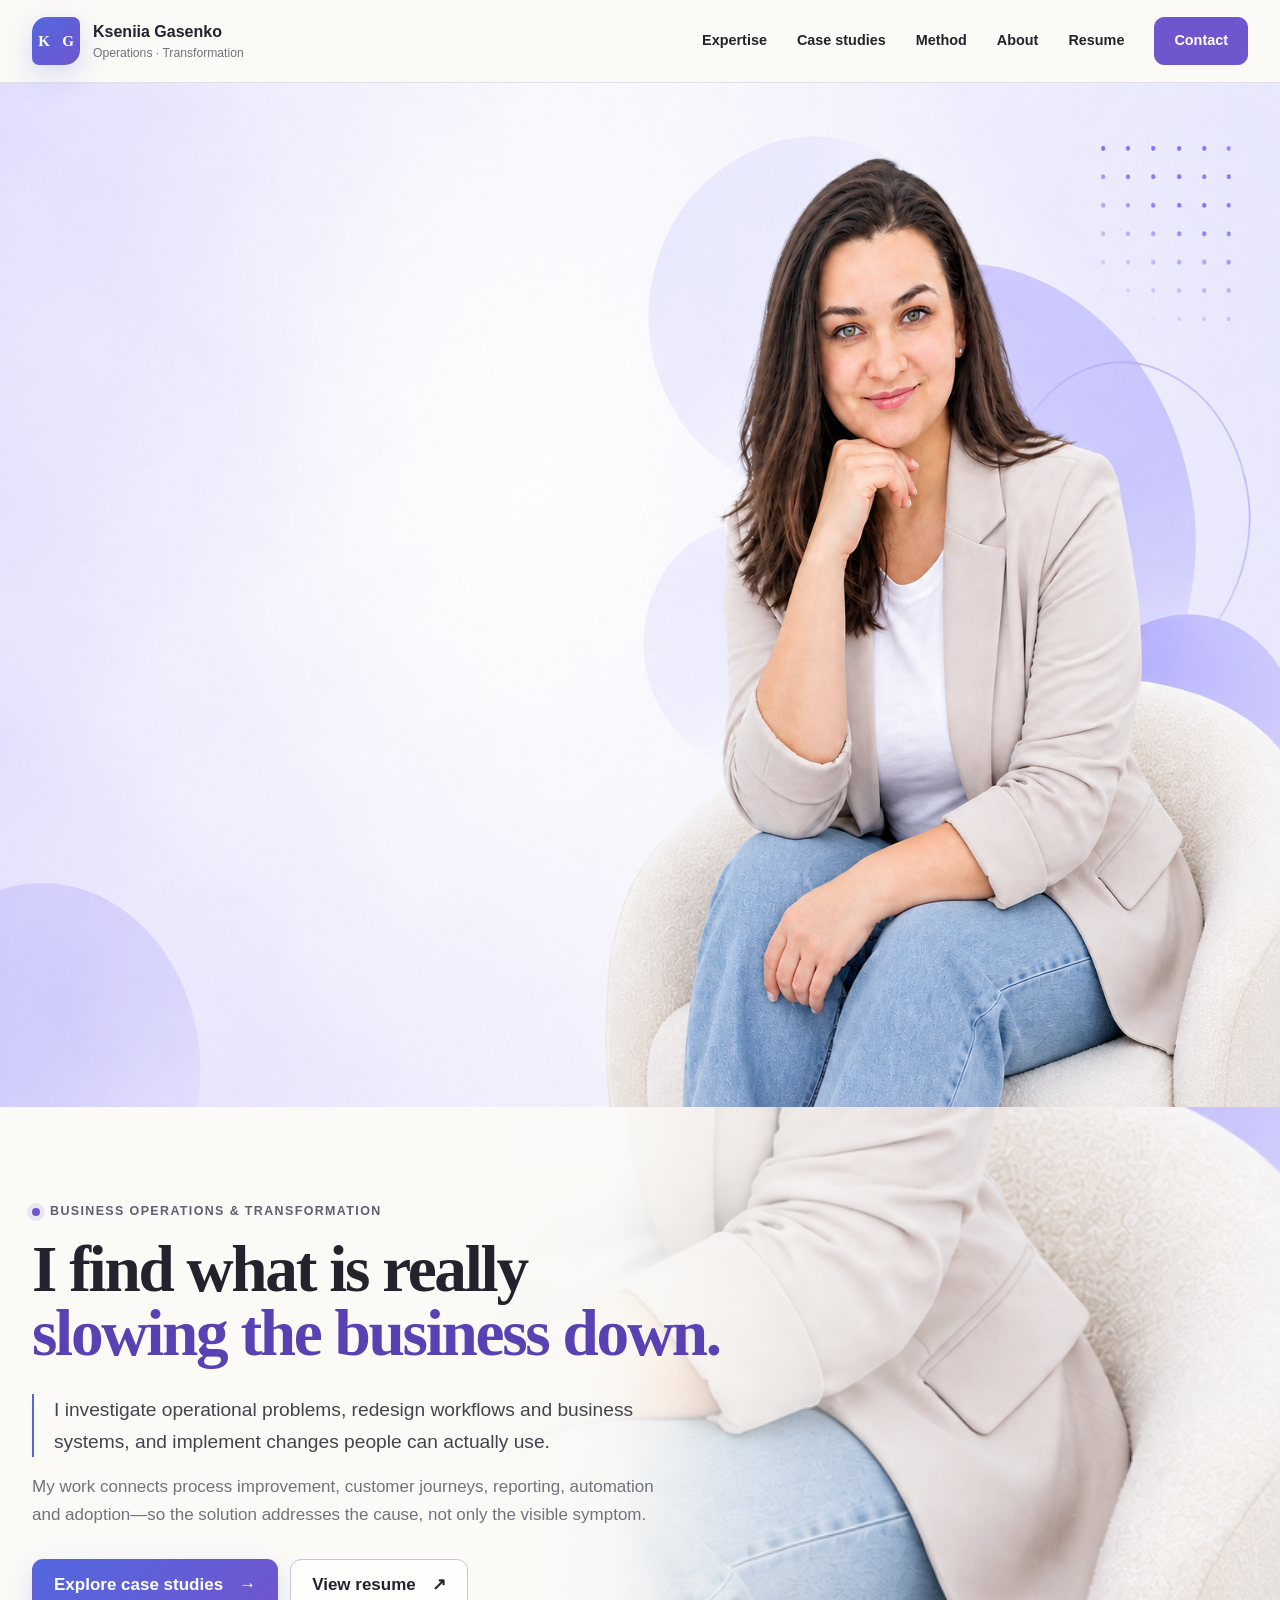
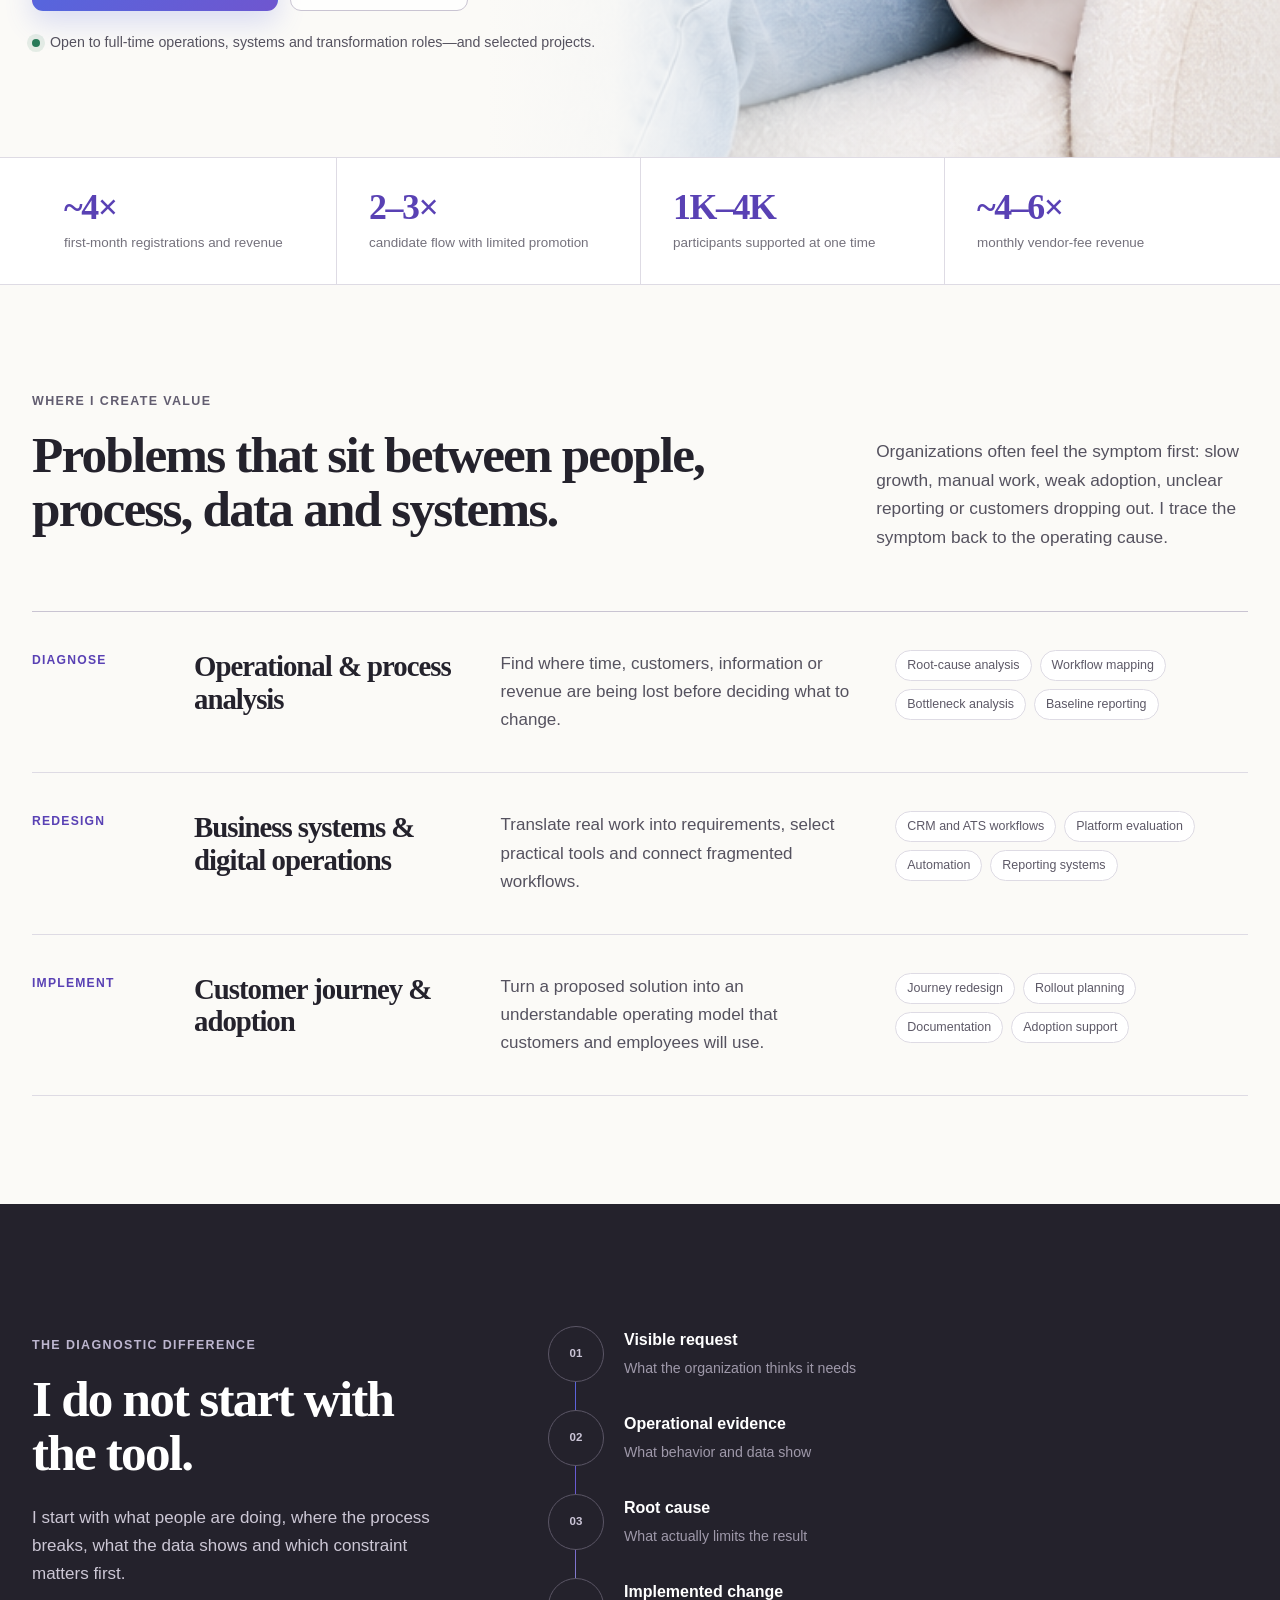
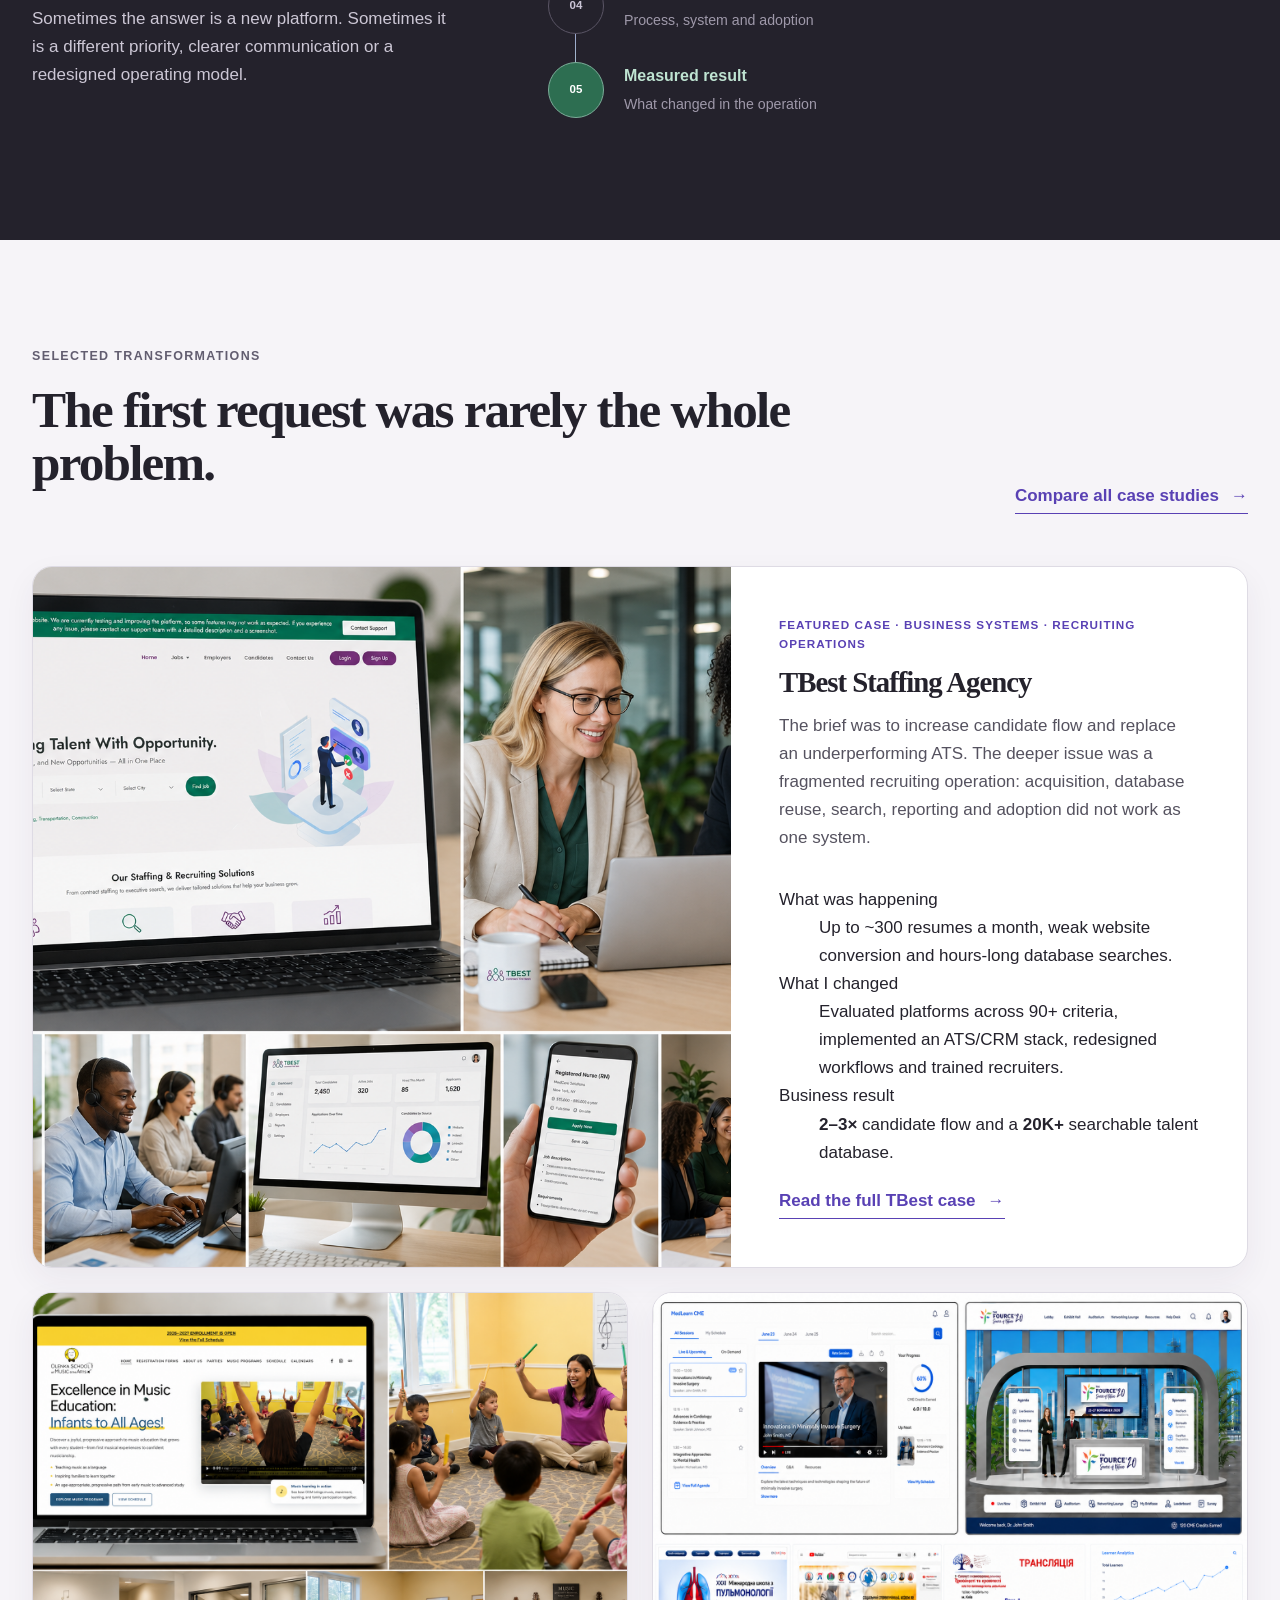
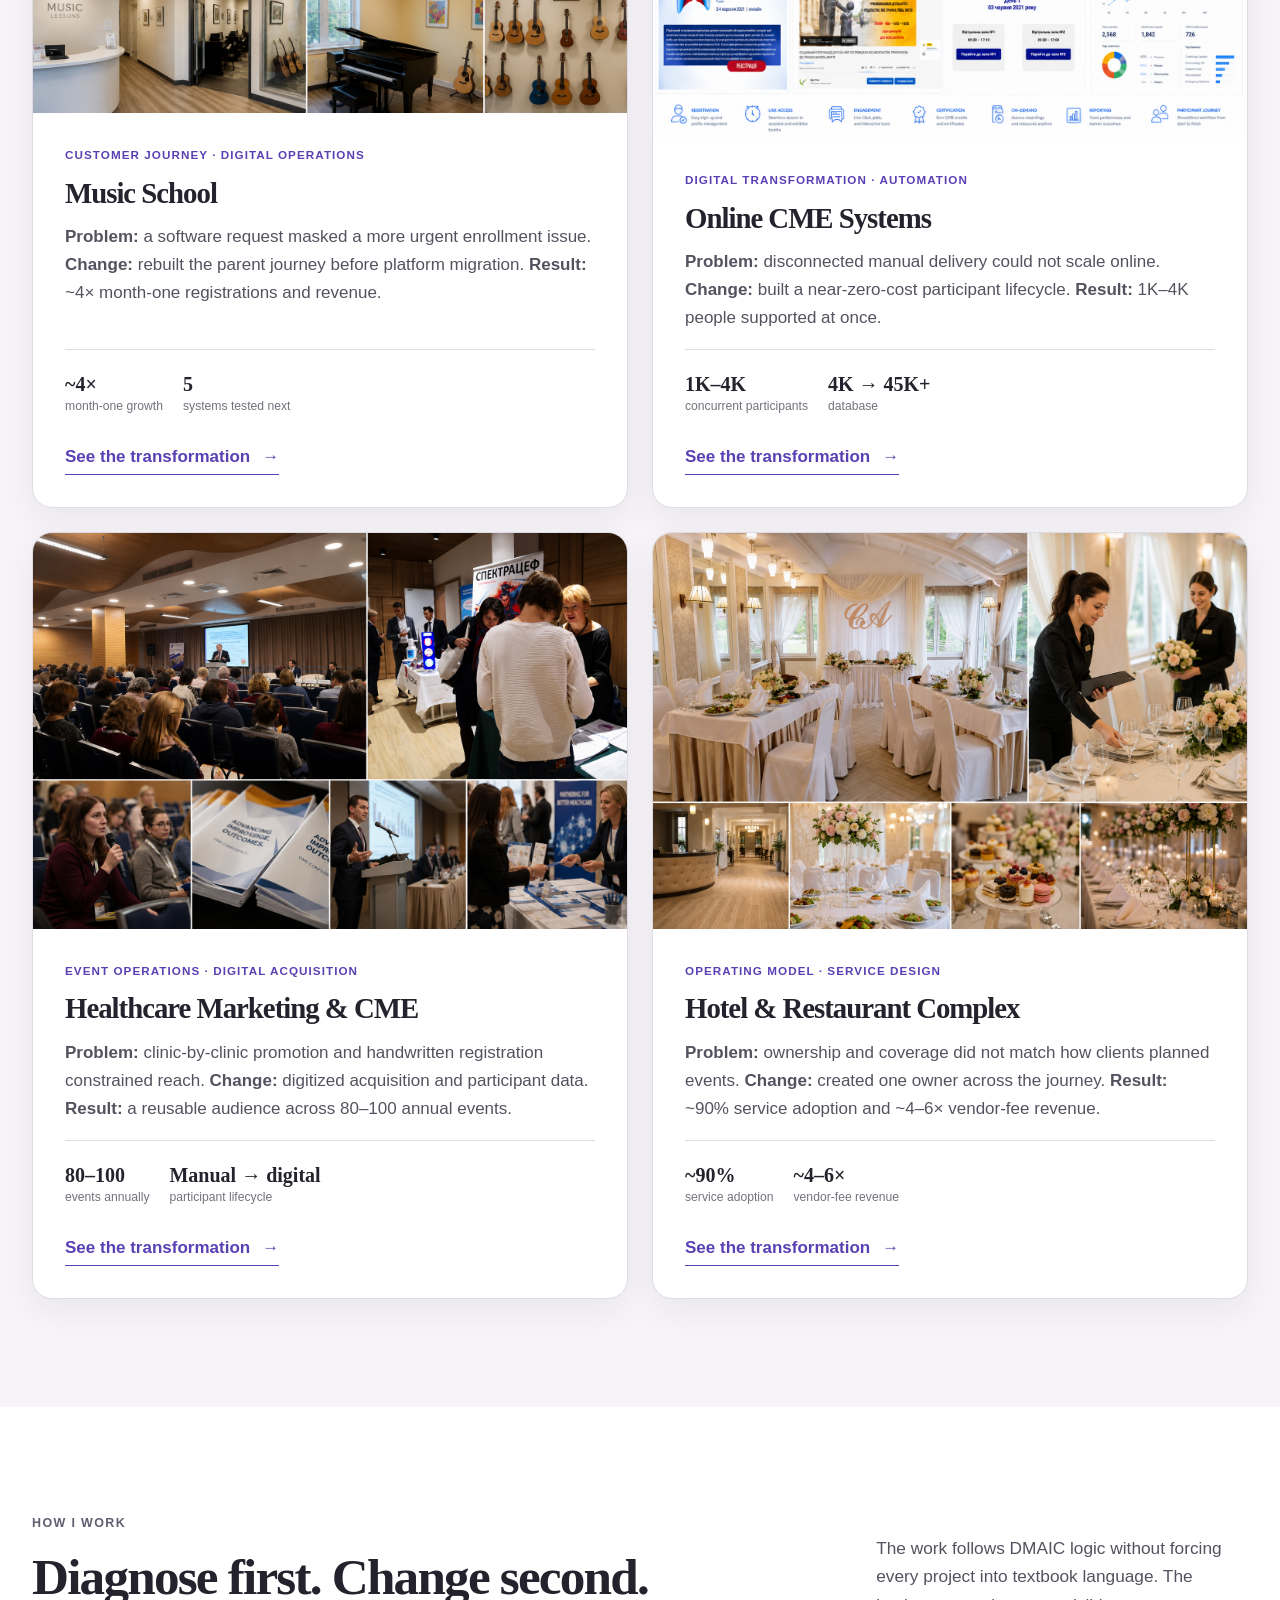
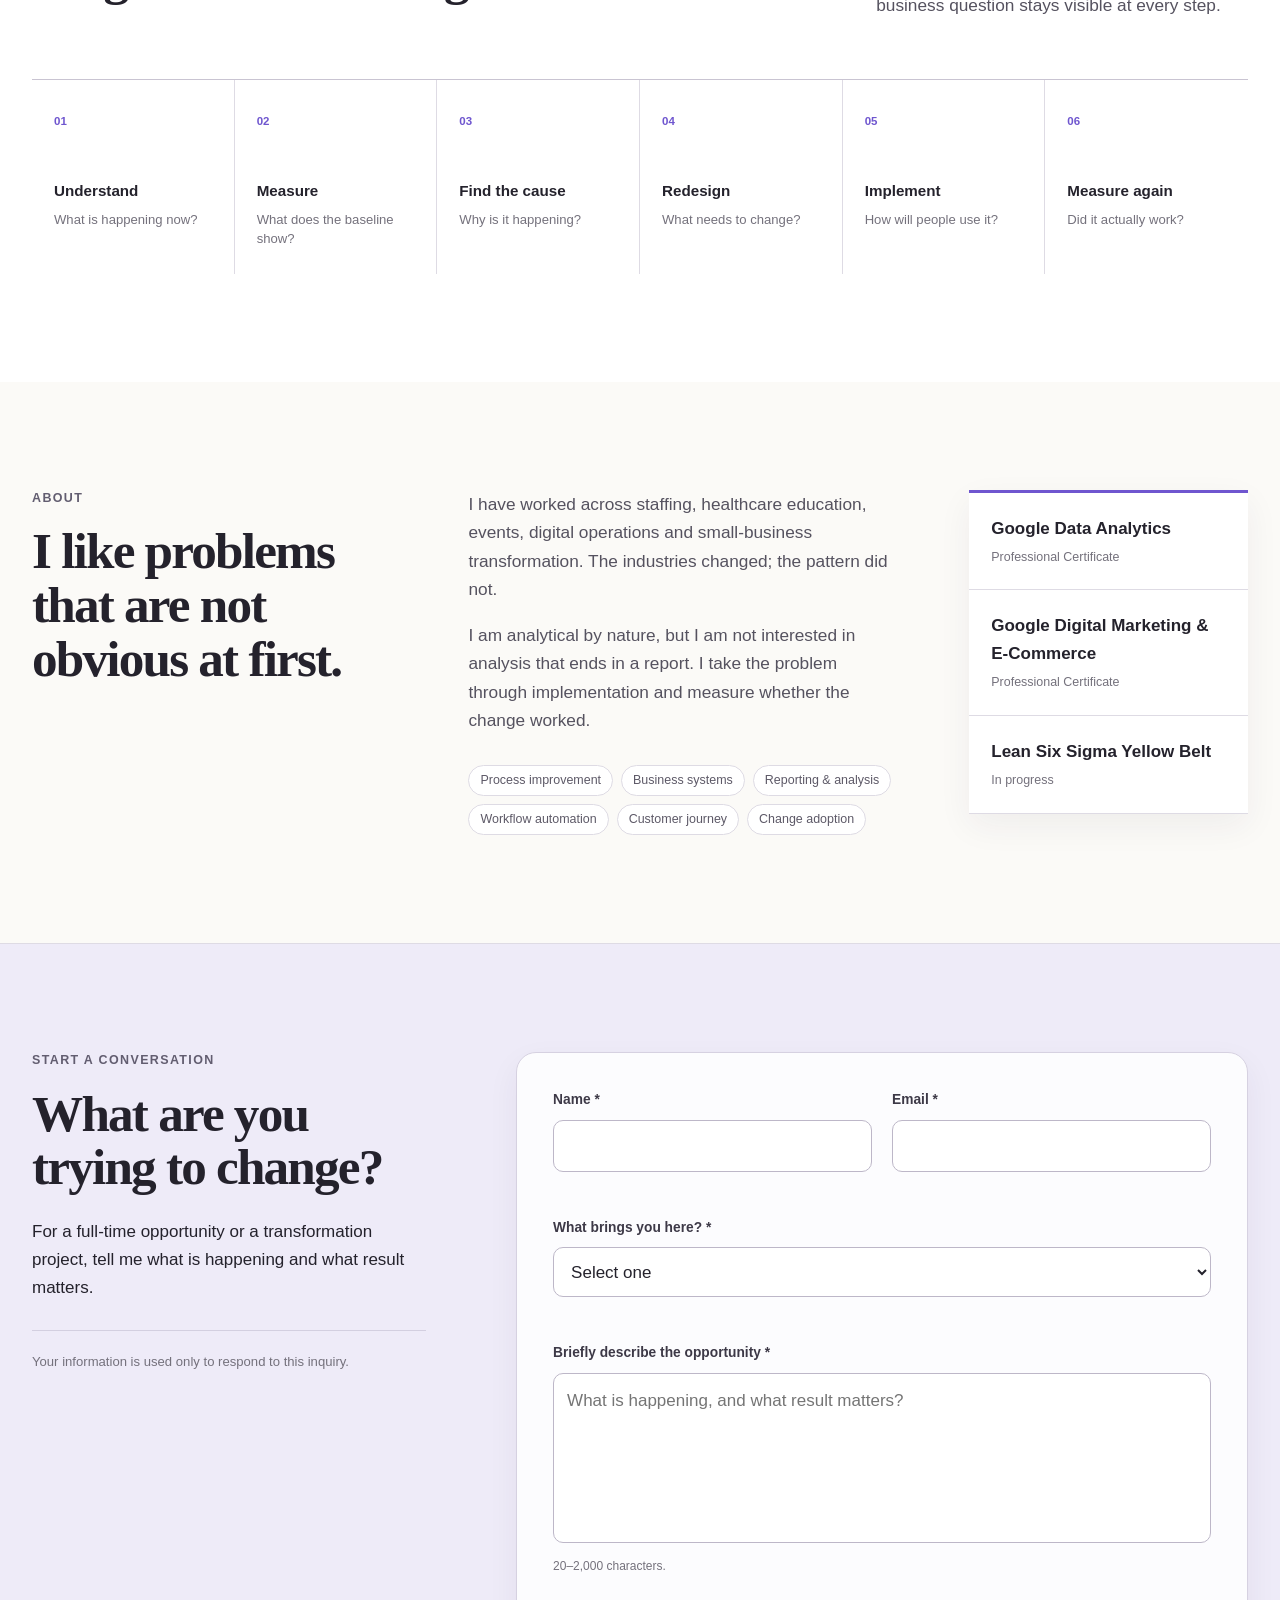
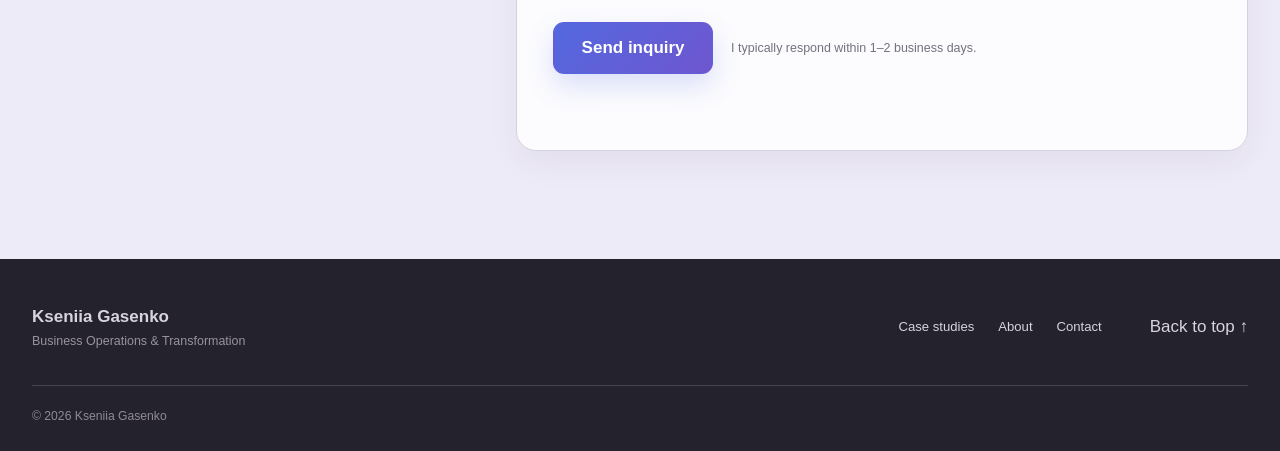
==== index.html @ 831df248 "Update index.html" ====
<!doctype html>
<html lang="en">
<head>
  <meta charset="utf-8">
  <meta name="viewport" content="width=device-width, initial-scale=1">
  <meta name="description" content="Kseniia Gasenko investigates operational problems, redesigns business systems and workflows, and implements measurable transformation across operations, customer journeys and digital delivery.">
  <meta name="theme-color" content="#fbfaf7">
  <meta property="og:title" content="Kseniia Gasenko | Business Operations & Transformation">
  <meta property="og:description" content="Operations, systems and customer-journey transformations built around the real problem—not the first requested tool.">
  <meta property="og:type" content="website">
  <meta property="og:image" content="assets/images/hero/kseniia-photo.png">
  <link rel="canonical" href="https://kgasenko-lab.github.io/kgasenko-portfolio/">
  <title>Kseniia Gasenko | Business Operations & Transformation</title>
  <link rel="stylesheet" href="css/style.css?v=20260823-2">
</head>
<body>
  <a class="skip-link" href="#main-content">Skip to main content</a>
  <header class="site-header" data-header>
    <div class="container nav-shell">
      <a class="brand" href="#top" aria-label="Kseniia Gasenko, home">
        <span class="brand-mark" aria-hidden="true"><span class="brand-k">K</span><span class="brand-g">G</span></span>
        <span class="brand-copy"><strong>Kseniia Gasenko</strong><small>Operations · Transformation</small></span>
      </a>
      <nav class="desktop-nav" aria-label="Primary navigation">
        <a href="#expertise">Expertise</a><a href="#case-studies">Case studies</a><a href="#method">Method</a><a href="#about">About</a>
        <a href="assets/documents/Kseniia_Gasenko_Change_Transformation_Resume.pdf" target="_blank" rel="noopener noreferrer">Resume <span class="sr-only">(opens PDF in a new tab)</span></a>
        <a class="nav-cta" href="#contact">Contact</a>
      </nav>
      <button class="menu-toggle" type="button" aria-expanded="false" aria-controls="mobile-menu" aria-label="Open navigation"><span></span><span></span><span></span></button>
    </div>
    <nav class="mobile-menu" id="mobile-menu" aria-label="Mobile navigation" hidden>
      <div class="container mobile-menu-inner"><a href="#expertise">Expertise</a><a href="#case-studies">Case studies</a><a href="#method">Method</a><a href="#about">About</a><a href="assets/documents/Kseniia_Gasenko_Change_Transformation_Resume.pdf" target="_blank" rel="noopener noreferrer">Resume <span class="sr-only">(opens PDF in a new tab)</span></a><a href="#contact">Contact</a></div>
    </nav>
  </header>

  <main id="main-content">
    <section class="hero" id="top">
      <div class="hero-portrait" aria-hidden="true"><img src="assets/images/hero/kseniia-photo.png" alt="" width="1536" height="1024" fetchpriority="high"></div>
      <div class="container hero-grid"><div class="hero-copy">
        <p class="eyebrow"><span aria-hidden="true"></span> Business operations & transformation</p>
        <h1>I find what is really <em>slowing the business down.</em></h1>
        <p class="hero-lead">I investigate operational problems, redesign workflows and business systems, and implement changes people can actually use.</p>
        <p class="hero-support">My work connects process improvement, customer journeys, reporting, automation and adoption—so the solution addresses the cause, not only the visible symptom.</p>
        <div class="hero-actions"><a class="button button-primary" href="#case-studies">Explore case studies <span aria-hidden="true">→</span></a><a class="button button-secondary" href="assets/documents/Kseniia_Gasenko_Change_Transformation_Resume.pdf" target="_blank" rel="noopener noreferrer">View resume <span aria-hidden="true">↗</span><span class="sr-only"> Opens PDF in a new tab</span></a></div>
        <p class="availability"><span aria-hidden="true"></span> Open to full-time operations, systems and transformation roles—and selected projects.</p>
      </div></div>
    </section>

    <section class="impact-band" aria-label="Selected business results"><div class="container impact-grid">
      <div><strong>~4×</strong><span>first-month registrations and revenue</span></div><div><strong>2–3×</strong><span>candidate flow with limited promotion</span></div><div><strong>1K–4K</strong><span>participants supported at one time</span></div><div><strong>~4–6×</strong><span>monthly vendor-fee revenue</span></div>
    </div></section>

    <section class="section expertise" id="expertise"><div class="container">
      <div class="section-heading split-heading"><div><p class="eyebrow">Where I create value</p><h2>Problems that sit between people, process, data and systems.</h2></div><p>Organizations often feel the symptom first: slow growth, manual work, weak adoption, unclear reporting or customers dropping out. I trace the symptom back to the operating cause.</p></div>
      <div class="capability-list">
        <article class="capability"><p class="capability-label">Diagnose</p><h3>Operational & process analysis</h3><p>Find where time, customers, information or revenue are being lost before deciding what to change.</p><ul><li>Root-cause analysis</li><li>Workflow mapping</li><li>Bottleneck analysis</li><li>Baseline reporting</li></ul></article>
        <article class="capability"><p class="capability-label">Redesign</p><h3>Business systems & digital operations</h3><p>Translate real work into requirements, select practical tools and connect fragmented workflows.</p><ul><li>CRM and ATS workflows</li><li>Platform evaluation</li><li>Automation</li><li>Reporting systems</li></ul></article>
        <article class="capability"><p class="capability-label">Implement</p><h3>Customer journey & adoption</h3><p>Turn a proposed solution into an understandable operating model that customers and employees will use.</p><ul><li>Journey redesign</li><li>Rollout planning</li><li>Documentation</li><li>Adoption support</li></ul></article>
      </div>
    </div></section>

    <section class="section diagnostic-section" aria-labelledby="diagnostic-title"><div class="container diagnostic-grid">
      <div class="diagnostic-copy"><p class="eyebrow">The diagnostic difference</p><h2 id="diagnostic-title">I do not start with the tool.</h2><p>I start with what people are doing, where the process breaks, what the data shows and which constraint matters first.</p><p>Sometimes the answer is a new platform. Sometimes it is a different priority, clearer communication or a redesigned operating model.</p></div>
      <ol class="diagnostic-path" aria-label="Transformation diagnostic sequence"><li><span>01</span><div><strong>Visible request</strong><small>What the organization thinks it needs</small></div></li><li><span>02</span><div><strong>Operational evidence</strong><small>What behavior and data show</small></div></li><li><span>03</span><div><strong>Root cause</strong><small>What actually limits the result</small></div></li><li><span>04</span><div><strong>Implemented change</strong><small>Process, system and adoption</small></div></li><li class="diagnostic-result"><span>05</span><div><strong>Measured result</strong><small>What changed in the operation</small></div></li></ol>
    </div></section>

    <section class="section cases-section" id="case-studies"><div class="container">
      <div class="section-heading case-heading"><div><p class="eyebrow">Selected transformations</p><h2>The first request was rarely the whole problem.</h2></div><a class="text-link" href="case-studies.html">Compare all case studies <span aria-hidden="true">→</span></a></div>
      <div class="case-grid">
        <article class="case-card case-card-featured"><a class="case-image" href="case-studies.html#staffing-agency"><img src="assets/images/projects/staffing-agency.png" alt="TBest staffing systems, recruiting workflow and reporting transformation" width="1536" height="1024"></a><div class="case-content"><p class="case-type">Featured case · Business systems · Recruiting operations</p><h3><a href="case-studies.html#staffing-agency">TBest Staffing Agency</a></h3><p class="case-intro">The brief was to increase candidate flow and replace an underperforming ATS. The deeper issue was a fragmented recruiting operation: acquisition, database reuse, search, reporting and adoption did not work as one system.</p><dl class="case-snapshot"><div><dt>What was happening</dt><dd>Up to ~300 resumes a month, weak website conversion and hours-long database searches.</dd></div><div><dt>What I changed</dt><dd>Evaluated platforms across 90+ criteria, implemented an ATS/CRM stack, redesigned workflows and trained recruiters.</dd></div><div><dt>Business result</dt><dd><strong>2–3×</strong> candidate flow and a <strong>20K+</strong> searchable talent database.</dd></div></dl><a class="text-link" href="case-studies.html#staffing-agency">Read the full TBest case <span aria-hidden="true">→</span></a></div></article>
        <article class="case-card"><a class="case-image" href="case-studies.html#music-school"><img src="assets/images/projects/music-school.png" alt="Music school website, scheduling and enrollment work" width="1536" height="1024" loading="lazy"></a><div class="case-content"><p class="case-type">Customer journey · Digital operations</p><h3><a href="case-studies.html#music-school">Music School</a></h3><p><strong>Problem:</strong> a software request masked a more urgent enrollment issue. <strong>Change:</strong> rebuilt the parent journey before platform migration. <strong>Result:</strong> ~4× month-one registrations and revenue.</p><div class="case-metrics"><span><strong>~4×</strong> month-one growth</span><span><strong>5</strong> systems tested next</span></div><a class="text-link" href="case-studies.html#music-school">See the transformation <span aria-hidden="true">→</span></a></div></article>
        <article class="case-card"><a class="case-image" href="case-studies.html#online-cme"><img src="assets/images/projects/online-cme.png" alt="Online healthcare education system" width="1536" height="1024" loading="lazy"></a><div class="case-content"><p class="case-type">Digital transformation · Automation</p><h3><a href="case-studies.html#online-cme">Online CME Systems</a></h3><p><strong>Problem:</strong> disconnected manual delivery could not scale online. <strong>Change:</strong> built a near-zero-cost participant lifecycle. <strong>Result:</strong> 1K–4K people supported at once.</p><div class="case-metrics"><span><strong>1K–4K</strong> concurrent participants</span><span><strong>4K → 45K+</strong> database</span></div><a class="text-link" href="case-studies.html#online-cme">See the transformation <span aria-hidden="true">→</span></a></div></article>
        <article class="case-card"><a class="case-image" href="case-studies.html#healthcare-cme"><img src="assets/images/projects/healthcare-cme.png" alt="Healthcare event registration and digital acquisition" width="1536" height="1024" loading="lazy"></a><div class="case-content"><p class="case-type">Event operations · Digital acquisition</p><h3><a href="case-studies.html#healthcare-cme">Healthcare Marketing & CME</a></h3><p><strong>Problem:</strong> clinic-by-clinic promotion and handwritten registration constrained reach. <strong>Change:</strong> digitized acquisition and participant data. <strong>Result:</strong> a reusable audience across 80–100 annual events.</p><div class="case-metrics"><span><strong>80–100</strong> events annually</span><span><strong>Manual → digital</strong> participant lifecycle</span></div><a class="text-link" href="case-studies.html#healthcare-cme">See the transformation <span aria-hidden="true">→</span></a></div></article>
        <article class="case-card"><a class="case-image" href="case-studies.html#hotel-complex"><img src="assets/images/projects/hotel-complex.png" alt="Hotel and restaurant event service operation" width="1536" height="1024" loading="lazy"></a><div class="case-content"><p class="case-type">Operating model · Service design</p><h3><a href="case-studies.html#hotel-complex">Hotel & Restaurant Complex</a></h3><p><strong>Problem:</strong> ownership and coverage did not match how clients planned events. <strong>Change:</strong> created one owner across the journey. <strong>Result:</strong> ~90% service adoption and ~4–6× vendor-fee revenue.</p><div class="case-metrics"><span><strong>~90%</strong> service adoption</span><span><strong>~4–6×</strong> vendor-fee revenue</span></div><a class="text-link" href="case-studies.html#hotel-complex">See the transformation <span aria-hidden="true">→</span></a></div></article>
      </div>
    </div></section>

    <section class="section method-section" id="method"><div class="container"><div class="section-heading split-heading"><div><p class="eyebrow">How I work</p><h2>Diagnose first. Change second.</h2></div><p>The work follows DMAIC logic without forcing every project into textbook language. The business question stays visible at every step.</p></div><ol class="method-list"><li><span>01</span><strong>Understand</strong><p>What is happening now?</p></li><li><span>02</span><strong>Measure</strong><p>What does the baseline show?</p></li><li><span>03</span><strong>Find the cause</strong><p>Why is it happening?</p></li><li><span>04</span><strong>Redesign</strong><p>What needs to change?</p></li><li><span>05</span><strong>Implement</strong><p>How will people use it?</p></li><li><span>06</span><strong>Measure again</strong><p>Did it actually work?</p></li></ol></div></section>

    <section class="section about-section" id="about"><div class="container about-grid"><div><p class="eyebrow">About</p><h2>I like problems that are not obvious at first.</h2></div><div class="about-copy"><p>I have worked across staffing, healthcare education, events, digital operations and small-business transformation. The industries changed; the pattern did not.</p><p>I am analytical by nature, but I am not interested in analysis that ends in a report. I take the problem through implementation and measure whether the change worked.</p><div class="skill-tags"><span>Process improvement</span><span>Business systems</span><span>Reporting & analysis</span><span>Workflow automation</span><span>Customer journey</span><span>Change adoption</span></div></div><aside class="credential-panel" aria-label="Credentials"><div><strong>Google Data Analytics</strong><span>Professional Certificate</span></div><div><strong>Google Digital Marketing & E-Commerce</strong><span>Professional Certificate</span></div><div><strong>Lean Six Sigma Yellow Belt</strong><span>In progress</span></div></aside></div></section>

    <section class="section contact-section" id="contact"><div class="container contact-grid">
      <div class="contact-copy"><p class="eyebrow">Start a conversation</p><h2>What are you trying to change?</h2><p>For a full-time opportunity or a transformation project, tell me what is happening and what result matters.</p><p class="privacy-note">Your information is used only to respond to this inquiry.</p></div>
      <form class="contact-form" id="contact-form" action="https://formsubmit.co/kgasenko@gmail.com" method="post" novalidate data-form-endpoint="https://formsubmit.co/ajax/kgasenko@gmail.com">
        <input type="hidden" name="_subject" value="New inquiry from the Kseniia Gasenko portfolio">
        <input type="hidden" name="_template" value="table">
        <input type="hidden" name="_captcha" value="true">
        <div class="form-summary" id="form-summary" role="alert" tabindex="-1" hidden></div>
        <div class="form-row"><div class="form-field"><label for="name">Name <span aria-hidden="true">*</span></label><input id="name" name="name" type="text" autocomplete="name" maxlength="80" required aria-describedby="name-error"><p class="field-error" id="name-error"></p></div><div class="form-field"><label for="email">Email <span aria-hidden="true">*</span></label><input id="email" name="email" type="email" autocomplete="email" inputmode="email" maxlength="120" required aria-describedby="email-error"><p class="field-error" id="email-error"></p></div></div>
        <div class="form-field"><label for="inquiry-type">What brings you here? <span aria-hidden="true">*</span></label><select id="inquiry-type" name="inquiry_type" required aria-describedby="inquiry-type-error"><option value="">Select one</option><option>Full-time opportunity</option><option>Business transformation project</option><option>Process or systems problem</option><option>Digital operations</option><option>Something else</option></select><p class="field-error" id="inquiry-type-error"></p></div>
        <div class="form-field"><label for="message">Briefly describe the opportunity <span aria-hidden="true">*</span></label><textarea class="resize-none" id="message" name="message" rows="4" minlength="20" maxlength="2000" required aria-describedby="message-hint message-error" placeholder="What is happening, and what result matters?"></textarea><p class="field-hint" id="message-hint">20–2,000 characters.</p><p class="field-error" id="message-error"></p></div>
        <input type="text" name="_honey" class="honeypot" tabindex="-1" autocomplete="off" aria-hidden="true">
        <div class="form-submit-row"><button class="button button-primary form-submit" type="submit"><span class="submit-label">Send inquiry</span><span class="submit-spinner" aria-hidden="true"></span></button><p>I typically respond within 1–2 business days.</p></div><p class="form-status" id="form-status" role="status" aria-live="polite"></p>
      </form>
    </div></section>
  </main>
  <footer class="site-footer"><div class="container footer-grid"><div><strong>Kseniia Gasenko</strong><span>Business Operations & Transformation</span></div><nav aria-label="Footer navigation"><a href="#case-studies">Case studies</a><a href="#about">About</a><a href="#contact">Contact</a></nav><a href="#top">Back to top ↑</a></div><div class="container footer-bottom">© <span id="year">2026</span> Kseniia Gasenko</div></footer>
  <script src="js/main.js"></script>
</body>
</html>
---- css/style.css ----
:root {
  --paper: #fbfaf7;
  --surface: #ffffff;
  --surface-soft: #f5f3f9;
  --surface-violet: #eeebf8;
  --ink: #24222c;
  --ink-soft: #55525f;
  --muted: #74717c;
  --line: #dedbe4;
  --line-strong: #c9c4d2;
  --violet: #6f56cf;
  --violet-dark: #5941b4;
  --blue: #5368df;
  --success: #287a58;
  --error: #a9363e;
  --shadow-sm: 0 12px 32px rgba(44, 38, 60, .06);
  --shadow-md: 0 24px 64px rgba(44, 38, 60, .1);
  --radius-sm: 12px;
  --radius-md: 20px;
  --radius-lg: 30px;
  --container: 1280px;
  --header-height: 82px;
  --focus: 0 0 0 4px rgba(83, 104, 223, .24);
}

* { box-sizing: border-box; }
html { scroll-behavior: smooth; scroll-padding-top: calc(var(--header-height) + 24px); scrollbar-color: #aaa2bd #f0eef4; scrollbar-width: thin; }
body { margin: 0; color: var(--ink); background: var(--paper); font: 17px/1.65 Inter, ui-sans-serif, -apple-system, BlinkMacSystemFont, "Segoe UI", sans-serif; text-rendering: optimizeLegibility; }
body.menu-open { overflow: hidden; }
::-webkit-scrollbar { width: 12px; height: 12px; }
::-webkit-scrollbar-track { background: #f0eef4; }
::-webkit-scrollbar-thumb { border: 3px solid #f0eef4; border-radius: 999px; background: #aaa2bd; }
::-webkit-scrollbar-thumb:hover { background: #817793; }
img { display: block; max-width: 100%; }
a { color: inherit; text-decoration: none; }
button, input, select, textarea { font: inherit; }
button, select { cursor: pointer; }
:focus-visible { outline: 2px solid var(--blue); outline-offset: 3px; box-shadow: var(--focus); }
::selection { color: var(--ink); background: #dcd6f5; }
.container { width: min(calc(100% - 64px), var(--container)); margin-inline: auto; }
.sr-only { position: absolute!important; width: 1px!important; height: 1px!important; padding: 0!important; margin: -1px!important; overflow: hidden!important; clip: rect(0,0,0,0)!important; white-space: nowrap!important; border: 0!important; }
.skip-link { position: fixed; z-index: 2000; top: 12px; left: 16px; padding: 10px 16px; transform: translateY(-160%); border-radius: 8px; color: #fff; background: var(--ink); }
.skip-link:focus { transform: none; }

h1, h2, h3, p { margin-top: 0; }
h1, h2, h3 { font-family: Georgia, "Times New Roman", serif; font-weight: 600; letter-spacing: -.035em; }
h1 { max-width: 760px; margin-bottom: 28px; font-size: clamp(3.4rem, 5.1vw, 5rem); line-height: .98; }
h1 em { display: block; color: var(--violet-dark); font-style: normal; }
h2 { max-width: 860px; margin-bottom: 24px; font-size: clamp(2.45rem, 4vw, 4rem); line-height: 1.05; }
h3 { margin-bottom: 14px; font-size: clamp(1.6rem, 2.25vw, 2.3rem); line-height: 1.12; }
.eyebrow { display: flex; align-items: center; gap: 10px; margin-bottom: 18px; color: #625d70; font-size: .78rem; font-weight: 800; letter-spacing: .11em; line-height: 1.35; text-transform: uppercase; }
.eyebrow > span { width: 8px; height: 8px; border-radius: 50%; background: var(--violet); box-shadow: 0 0 0 5px rgba(111, 86, 207, .12); }
.section { padding: 108px 0; }
.section-heading { margin-bottom: 52px; }
.split-heading { display: grid; grid-template-columns: minmax(0, 1.35fr) minmax(280px, .65fr); align-items: end; gap: 72px; }
.split-heading > p, .case-heading > p { margin-bottom: 8px; color: var(--ink-soft); font-size: 1.08rem; }

.site-header { position: sticky; z-index: 1000; top: 0; min-height: var(--header-height); border-bottom: 1px solid rgba(222, 219, 228, .9); background: rgba(251, 250, 247, .93); backdrop-filter: blur(18px); }
.nav-shell { min-height: var(--header-height); display: flex; align-items: center; justify-content: space-between; gap: 24px; }
.brand { display: inline-flex; align-items: center; gap: 13px; border-radius: 12px; }
.brand-mark { width: 48px; height: 48px; flex: 0 0 48px; display: grid; grid-template-columns: 1fr 1fr; place-items: center; position: relative; overflow: hidden; border-radius: 15px 7px; color: #fff; background: linear-gradient(135deg, var(--blue), var(--violet)); box-shadow: 0 10px 28px rgba(83, 104, 223, .22); font: 700 15px/1 Georgia, serif; }
.brand-mark i { position: absolute; top: 7px; right: 8px; width: 5px; height: 5px; border-radius: 50%; background: #f2d77a; }
.brand-copy { display: grid; line-height: 1.2; }
.brand-copy strong { font-size: 1rem; }
.brand-copy small { margin-top: 5px; color: var(--muted); font-size: .76rem; }
.desktop-nav { display: flex; align-items: center; gap: 30px; font-size: .9rem; font-weight: 650; }
.desktop-nav a:not(.nav-cta) { position: relative; padding: 12px 0; }
.desktop-nav a:not(.nav-cta)::after { content: ""; position: absolute; right: 0; bottom: 5px; left: 0; height: 2px; transform: scaleX(0); transform-origin: right; background: var(--violet); transition: transform .2s ease; }
.desktop-nav a:hover::after, .desktop-nav a[aria-current="page"]::after { transform: scaleX(1); transform-origin: left; }
.nav-cta { padding: 11px 19px; border: 1px solid var(--violet); border-radius: 10px; color: #fff; background: var(--violet); }
.nav-cta:hover { background: var(--violet-dark); }
.menu-toggle, .mobile-menu { display: none; }

.hero { min-height: 650px; display: grid; align-items: center; overflow: hidden; border-bottom: 1px solid var(--line); background-color: var(--paper); background-image: linear-gradient(90deg, var(--paper) 0%, var(--paper) 38%, rgba(251,250,247,.96) 48%, rgba(251,250,247,.42) 65%, rgba(251,250,247,0) 76%), url("../assets/images/hero/kseniia-photo.png"); background-repeat: no-repeat; background-position: center, right center; background-size: 100% 100%, auto 100%; }
.hero-grid { min-height: 650px; display: flex; align-items: center; }
.hero-copy { width: min(100%, 760px); padding: 64px 0 70px; }
.hero-lead { max-width: 650px; margin-bottom: 16px; padding-left: 20px; border-left: 2px solid var(--blue); color: #45424d; font-size: 1.2rem; line-height: 1.65; }
.hero-support { max-width: 650px; margin-bottom: 0; color: var(--muted); }
.hero-actions { display: flex; flex-wrap: wrap; gap: 12px; margin-top: 30px; }
.button { min-height: 52px; display: inline-flex; align-items: center; justify-content: center; gap: 16px; padding: 13px 21px; border: 1px solid transparent; border-radius: 11px; font-weight: 750; line-height: 1.2; transition: transform .18s ease, background .18s ease, border-color .18s ease, box-shadow .18s ease; }
.button:hover { transform: translateY(-2px); }
.button-primary { color: #fff; background: linear-gradient(135deg, var(--blue), var(--violet)); box-shadow: 0 12px 28px rgba(83, 104, 223, .2); }
.button-primary:hover { box-shadow: 0 16px 34px rgba(83, 104, 223, .3); }
.button-secondary { border-color: var(--line-strong); background: rgba(255,255,255,.8); }
.button-secondary:hover { border-color: var(--violet); }
.availability { display: flex; align-items: flex-start; gap: 10px; margin: 20px 0 0; color: var(--ink-soft); font-size: .89rem; }
.availability span { width: 8px; height: 8px; flex: 0 0 8px; margin-top: 8px; border-radius: 50%; background: var(--success); box-shadow: 0 0 0 5px rgba(40,122,88,.11); }

.impact-band { border-bottom: 1px solid var(--line); background: var(--surface); }
.impact-grid { display: grid; grid-template-columns: repeat(4, 1fr); }
.impact-grid div { min-height: 126px; display: flex; flex-direction: column; justify-content: center; padding: 24px 32px; border-left: 1px solid var(--line); }
.impact-grid div:first-child { border-left: 0; }
.impact-grid strong { color: var(--violet-dark); font: 600 clamp(1.8rem, 2.8vw, 2.8rem)/1 Georgia, serif; letter-spacing: -.04em; }
.impact-grid span { margin-top: 8px; color: var(--muted); font-size: .84rem; line-height: 1.4; }

.capability-list { border-top: 1px solid var(--line-strong); }
.capability { display: grid; grid-template-columns: 120px minmax(250px, .75fr) minmax(280px, 1fr) minmax(300px, 1fr); gap: 42px; align-items: start; padding: 38px 0; border-bottom: 1px solid var(--line); }
.capability-label { color: var(--violet-dark); font-size: .76rem; font-weight: 800; letter-spacing: .1em; text-transform: uppercase; }
.capability h3 { margin: 0; font-size: 1.8rem; }
.capability > p:not(.capability-label) { margin: 0; color: var(--ink-soft); }
.capability ul { display: flex; flex-wrap: wrap; gap: 8px; margin: 0; padding: 0; list-style: none; }
.capability li, .skill-tags span { padding: 7px 11px; border: 1px solid var(--line); border-radius: 999px; color: #5d5967; background: var(--surface); font-size: .78rem; line-height: 1.2; }

.diagnostic-section { color: #f9f8fc; background: var(--ink); }
.diagnostic-grid { display: grid; grid-template-columns: .75fr 1.25fr; gap: 96px; align-items: center; }
.diagnostic-copy .eyebrow { color: #bdb6cf; }
.diagnostic-copy h2 { color: #fff; }
.diagnostic-copy p:not(.eyebrow) { color: #ccc7d5; }
.diagnostic-path { position: relative; margin: 0; padding: 0; list-style: none; }
.diagnostic-path::before { content: ""; position: absolute; top: 28px; bottom: 28px; left: 27px; width: 1px; background: linear-gradient(var(--blue), var(--violet), #b4d7ca); }
.diagnostic-path li { position: relative; display: grid; grid-template-columns: 56px 1fr; gap: 20px; align-items: center; min-height: 84px; }
.diagnostic-path li > span { z-index: 1; width: 56px; height: 56px; display: grid; place-items: center; border: 1px solid #5b5666; border-radius: 50%; color: #cbc5d7; background: var(--ink); font-size: .72rem; font-weight: 800; }
.diagnostic-path strong, .diagnostic-path small { display: block; }
.diagnostic-path strong { color: #fff; font-size: 1rem; }
.diagnostic-path small { margin-top: 3px; color: #9f99aa; }
.diagnostic-path .diagnostic-result > span { border-color: #7cad99; color: #fff; background: #2d6e51; }
.diagnostic-result strong { color: #bfe4d2; }

.cases-section { background: #f6f4f8; }
.case-heading { display: flex; align-items: end; justify-content: space-between; gap: 32px; }
.text-link { display: inline-flex; align-items: center; gap: 12px; padding: 6px 0; border-bottom: 1px solid currentColor; color: var(--violet-dark); font-weight: 750; line-height: 1.3; }
.text-link:hover { color: var(--blue); }
.case-grid { display: grid; grid-template-columns: repeat(12, 1fr); gap: 24px; }
.case-card { grid-column: span 6; display: grid; overflow: hidden; border: 1px solid var(--line); border-radius: var(--radius-md); background: var(--surface); box-shadow: var(--shadow-sm); transition: transform .2s ease, box-shadow .2s ease; }
.case-card:hover { transform: translateY(-4px); box-shadow: var(--shadow-md); }
.case-card-featured { grid-column: span 12; grid-template-columns: 1.15fr .85fr; }
.case-card-wide { grid-column: span 6; }
.case-image { min-height: 280px; overflow: hidden; background: var(--surface-soft); }
.case-card-featured .case-image { min-height: 460px; }
.case-image img { width: 100%; height: 100%; object-fit: cover; transition: transform .4s ease; }
.case-card:hover .case-image img { transform: scale(1.025); }
.case-content { display: flex; flex-direction: column; padding: 32px; }
.case-card-featured .case-content { justify-content: center; padding: 48px; }
.case-type { margin-bottom: 12px; color: var(--violet-dark); font-size: .73rem; font-weight: 800; letter-spacing: .09em; text-transform: uppercase; }
.case-content > p:not(.case-type) { color: var(--ink-soft); }
.case-metrics { display: flex; flex-wrap: wrap; gap: 20px; margin: auto 0 24px; padding-top: 22px; border-top: 1px solid var(--line); }
.case-metrics span { display: grid; color: var(--muted); font-size: .76rem; }
.case-metrics strong { color: var(--ink); font: 600 1.25rem/1.2 Georgia, serif; }
.case-content .text-link { align-self: flex-start; }

.method-section { background: var(--surface); }
.method-list { display: grid; grid-template-columns: repeat(6, 1fr); margin: 0; padding: 0; border-top: 1px solid var(--line-strong); list-style: none; }
.method-list li { min-height: 190px; padding: 26px 22px; border-right: 1px solid var(--line); }
.method-list li:last-child { border-right: 0; }
.method-list span { color: var(--violet); font-size: .72rem; font-weight: 800; }
.method-list strong { display: block; margin-top: 44px; font-size: .95rem; }
.method-list p { margin: 6px 0 0; color: var(--muted); font-size: .82rem; line-height: 1.45; }

.about-section { background: var(--paper); }
.about-grid { display: grid; grid-template-columns: .85fr 1fr .65fr; gap: 72px; align-items: start; }
.about-copy { color: var(--ink-soft); font-size: 1.08rem; }
.skill-tags { display: flex; flex-wrap: wrap; gap: 8px; margin-top: 30px; }
.credential-panel { border-top: 3px solid var(--violet); background: var(--surface); box-shadow: var(--shadow-sm); }
.credential-panel div { display: grid; padding: 22px; border-bottom: 1px solid var(--line); }
.credential-panel span { margin-top: 4px; color: var(--muted); font-size: .78rem; }

.contact-section { border-top: 1px solid var(--line); background: var(--surface-violet); }
.contact-grid { display: grid; grid-template-columns: .7fr 1.3fr; gap: 90px; align-items: start; }
.contact-copy { position: sticky; top: calc(var(--header-height) + 30px); }
.privacy-note { margin-top: 28px; padding-top: 20px; border-top: 1px solid #d3cfe0; color: var(--muted); font-size: .82rem; }
.contact-form { padding: 36px; border: 1px solid #d6d1e1; border-radius: var(--radius-md); background: rgba(255,255,255,.86); box-shadow: var(--shadow-sm); }
.form-row { display: grid; grid-template-columns: 1fr 1fr; gap: 20px; }
.form-field { margin-bottom: 20px; }
.form-field label { display: block; margin-bottom: 8px; color: #3d3947; font-size: .86rem; font-weight: 750; }
.form-field label span:not([aria-hidden]) { color: var(--muted); font-size: .75rem; font-weight: 500; }
.form-field input, .form-field select, .form-field textarea { width: 100%; border: 1px solid #bdb7c8; border-radius: 10px; color: var(--ink); background: #fff; transition: border-color .15s ease, box-shadow .15s ease; }
.form-field input, .form-field select { min-height: 50px; padding: 11px 13px; }
.form-field textarea { min-height: 170px; padding: 13px; resize: none; }
.form-field input:hover, .form-field select:hover, .form-field textarea:hover { border-color: #91889f; }
.form-field input:focus, .form-field select:focus, .form-field textarea:focus { outline: 0; border-color: var(--blue); box-shadow: var(--focus); }
.form-field [aria-invalid="true"] { border-color: var(--error); }
.field-error { min-height: 20px; margin: 5px 0 0; color: var(--error); font-size: .78rem; line-height: 1.4; }
.field-hint { margin: 5px 0 0; color: var(--muted); font-size: .75rem; }
.form-summary { margin-bottom: 22px; padding: 14px 16px; border-left: 4px solid var(--error); border-radius: 7px; color: #6d252a; background: #fff0f1; font-size: .86rem; }
.form-submit-row { display: flex; align-items: center; gap: 18px; }
.form-submit-row p { margin: 0; color: var(--muted); font-size: .78rem; }
.form-submit { min-width: 160px; }
.form-submit[disabled] { cursor: wait; opacity: .78; transform: none; }
.submit-spinner { width: 16px; height: 16px; display: none; border: 2px solid rgba(255,255,255,.45); border-top-color: #fff; border-radius: 50%; animation: spin .7s linear infinite; }
.form-submit.is-busy .submit-spinner { display: block; }
.form-status { min-height: 24px; margin: 16px 0 0; color: var(--success); font-size: .84rem; }
.form-status.is-error { color: var(--error); }
.honeypot { position: absolute!important; left: -10000px!important; width: 1px!important; height: 1px!important; opacity: 0!important; }
@keyframes spin { to { transform: rotate(360deg); } }

.site-footer { padding: 44px 0 24px; color: #d8d3df; background: var(--ink); }
.footer-grid { display: grid; grid-template-columns: 1fr auto auto; gap: 48px; align-items: center; }
.footer-grid > div { display: grid; }
.footer-grid span { color: #9892a2; font-size: .78rem; }
.footer-grid nav { display: flex; gap: 24px; font-size: .82rem; }
.footer-grid a:hover { color: #fff; }
.footer-bottom { margin-top: 34px; padding-top: 20px; border-top: 1px solid #494550; color: #8f8999; font-size: .76rem; }

@media (max-width: 1100px) {
  :root { --header-height: 74px; }
  .container { width: min(calc(100% - 40px), var(--container)); }
  .desktop-nav { display: none; }
  .menu-toggle { width: 48px; height: 48px; display: grid; place-content: center; gap: 5px; border: 0; border-radius: 10px; background: transparent; }
  .menu-toggle span { width: 24px; height: 2px; display: block; background: var(--ink); transition: transform .2s ease, opacity .2s ease; }
  .menu-toggle[aria-expanded="true"] span:nth-child(1) { transform: translateY(7px) rotate(45deg); }
  .menu-toggle[aria-expanded="true"] span:nth-child(2) { opacity: 0; }
  .menu-toggle[aria-expanded="true"] span:nth-child(3) { transform: translateY(-7px) rotate(-45deg); }
  .mobile-menu { position: fixed; inset: var(--header-height) 0 0; display: block; overflow-y: auto; background: rgba(251,250,247,.98); }
  .mobile-menu[hidden] { display: none; }
  .mobile-menu-inner { display: grid; padding-top: 14px; }
  .mobile-menu a { min-height: 58px; display: flex; align-items: center; border-bottom: 1px solid var(--line); font: 600 1.3rem/1.2 Georgia, serif; }
  .hero { background-image: linear-gradient(180deg, var(--paper) 0%, var(--paper) 48%, rgba(251,250,247,.92) 58%, rgba(251,250,247,.18) 76%, rgba(251,250,247,0) 100%), url("../assets/images/hero/kseniia-photo.png"); background-position: center, center bottom; background-size: 100% 100%, auto 49%; }
  .hero-grid { min-height: 830px; align-items: flex-start; }
  .hero-copy { padding: 50px 0 410px; }
  .impact-grid { grid-template-columns: repeat(2, 1fr); }
  .impact-grid div:nth-child(3) { border-left: 0; border-top: 1px solid var(--line); }
  .impact-grid div:nth-child(4) { border-top: 1px solid var(--line); }
  .capability { grid-template-columns: 100px 1fr 1fr; gap: 28px; }
  .capability ul { grid-column: 2 / -1; }
  .diagnostic-grid { gap: 54px; }
  .case-card-featured { grid-template-columns: 1fr; }
  .case-card-featured .case-image { min-height: 340px; }
  .method-list { grid-template-columns: repeat(3, 1fr); }
  .method-list li { border-bottom: 1px solid var(--line); }
  .about-grid { grid-template-columns: 1fr 1fr; }
  .credential-panel { grid-column: 2; }
  .contact-grid { gap: 50px; }
}

@media (max-width: 720px) {
  .container { width: calc(100% - 30px); }
  body { font-size: 16px; }
  .brand-copy small { display: none; }
  .section { padding: 74px 0; }
  .split-heading, .diagnostic-grid, .contact-grid, .about-grid { grid-template-columns: 1fr; gap: 34px; }
  h1 { font-size: clamp(2.75rem, 12vw, 3.7rem); }
  h2 { font-size: clamp(2.2rem, 9.5vw, 3rem); }
  .hero { min-height: 780px; background-size: 100% 100%, auto 42%; background-position: center, 57% bottom; }
  .hero-grid { min-height: 780px; }
  .hero-copy { padding: 38px 0 330px; }
  .hero-lead { padding-left: 15px; font-size: 1.05rem; }
  .hero-actions { display: grid; }
  .button { width: 100%; }
  .impact-grid { grid-template-columns: 1fr 1fr; }
  .impact-grid div { min-height: 112px; padding: 20px 16px; }
  .capability { grid-template-columns: 1fr; gap: 10px; padding: 30px 0; }
  .capability ul { grid-column: auto; margin-top: 8px; }
  .diagnostic-section { padding-bottom: 62px; }
  .case-heading { display: block; }
  .case-heading .text-link { margin-top: 10px; }
  .case-card, .case-card-featured, .case-card-wide { grid-column: 1 / -1; }
  .case-card-featured .case-content { padding: 30px 24px; }
  .case-image, .case-card-featured .case-image { min-height: 230px; }
  .case-content { padding: 28px 22px; }
  .method-list { grid-template-columns: 1fr; }
  .method-list li { min-height: 0; display: grid; grid-template-columns: 44px 1fr; padding: 18px 0; border-right: 0; }
  .method-list span { grid-row: 1 / 3; }
  .method-list strong { margin: 0; }
  .method-list p { margin-top: 3px; }
  .credential-panel { grid-column: auto; }
  .contact-copy { position: static; }
  .contact-form { padding: 24px 18px; }
  .form-row { grid-template-columns: 1fr; gap: 0; }
  .form-submit-row { align-items: flex-start; flex-direction: column; }
  .footer-grid { grid-template-columns: 1fr; gap: 22px; }
  .footer-grid nav { flex-wrap: wrap; }
}

@media (prefers-reduced-motion: reduce) {
  html { scroll-behavior: auto; }
  *, *::before, *::after { scroll-behavior: auto!important; animation-duration: .01ms!important; animation-iteration-count: 1!important; transition-duration: .01ms!important; }
}

@media (forced-colors: active) {
  * { scrollbar-color: auto; }
  .brand-mark, .button-primary, .nav-cta { border: 1px solid ButtonText; }
}
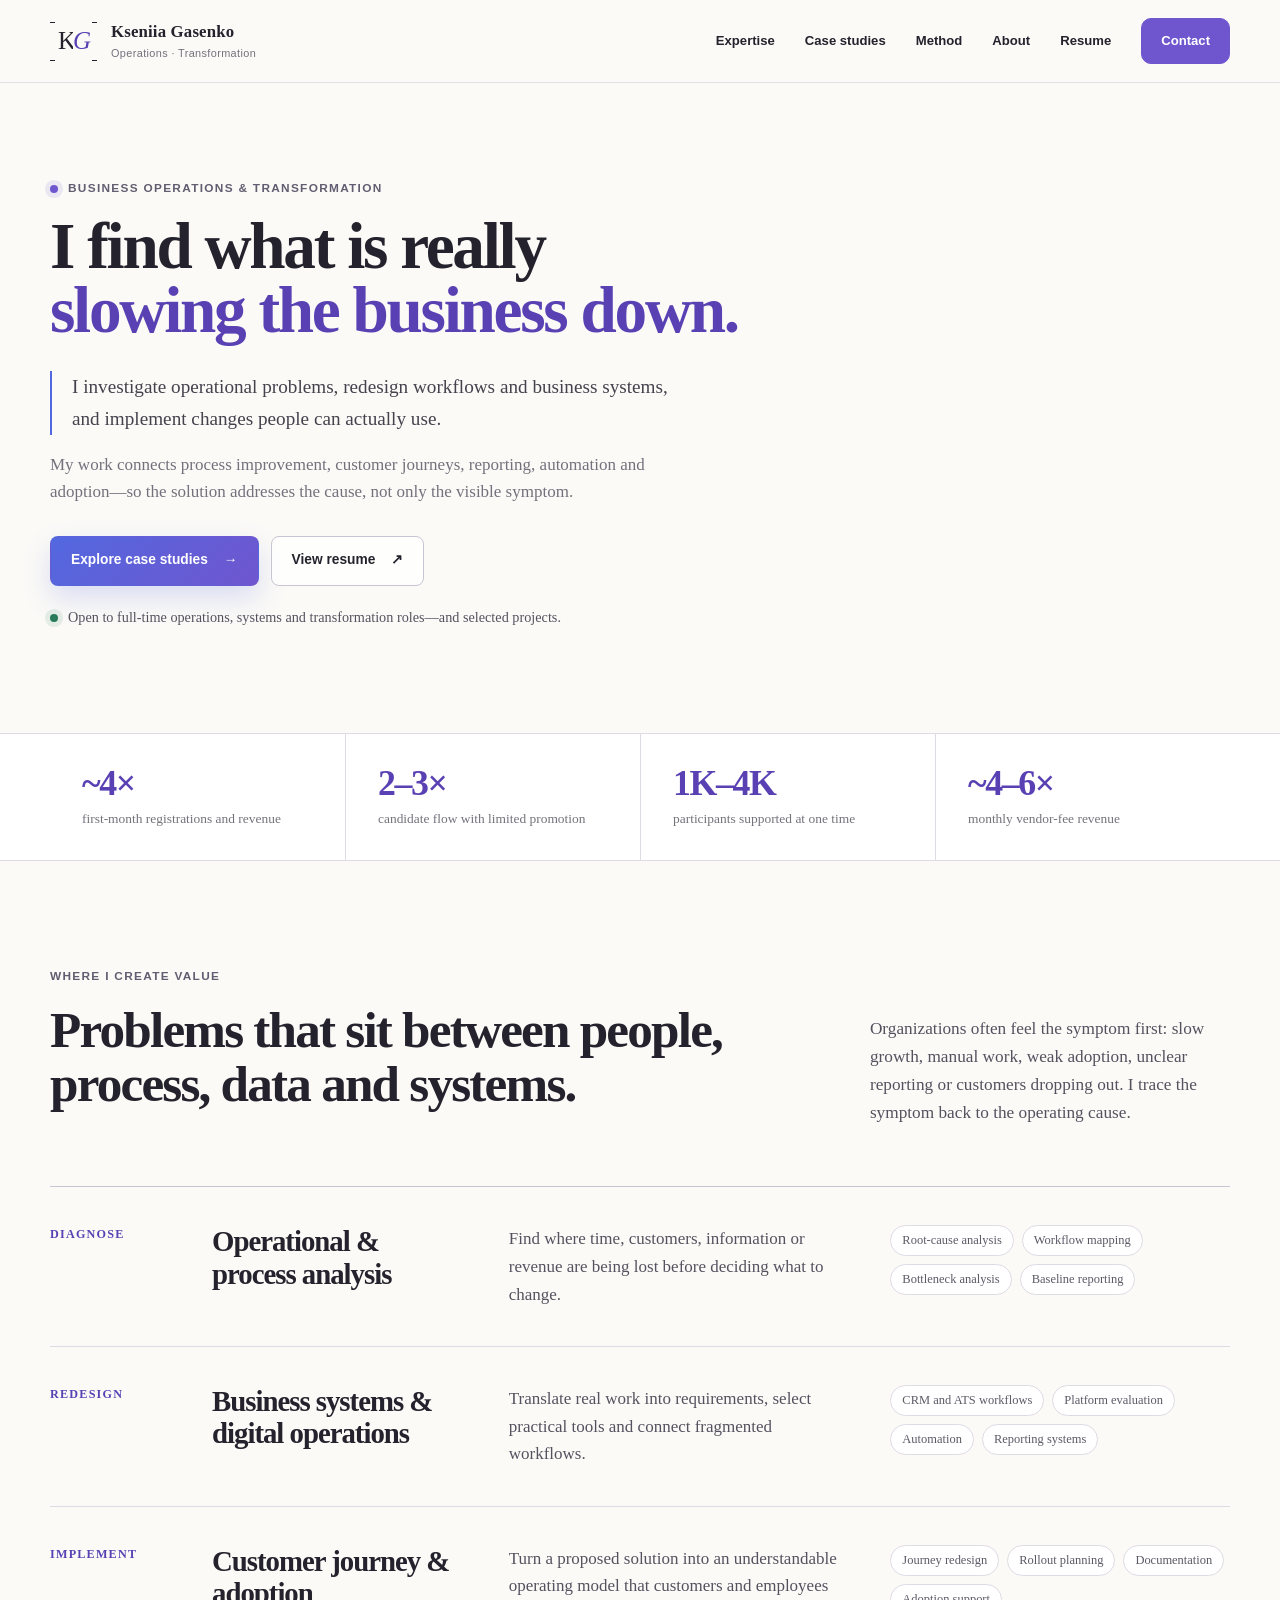
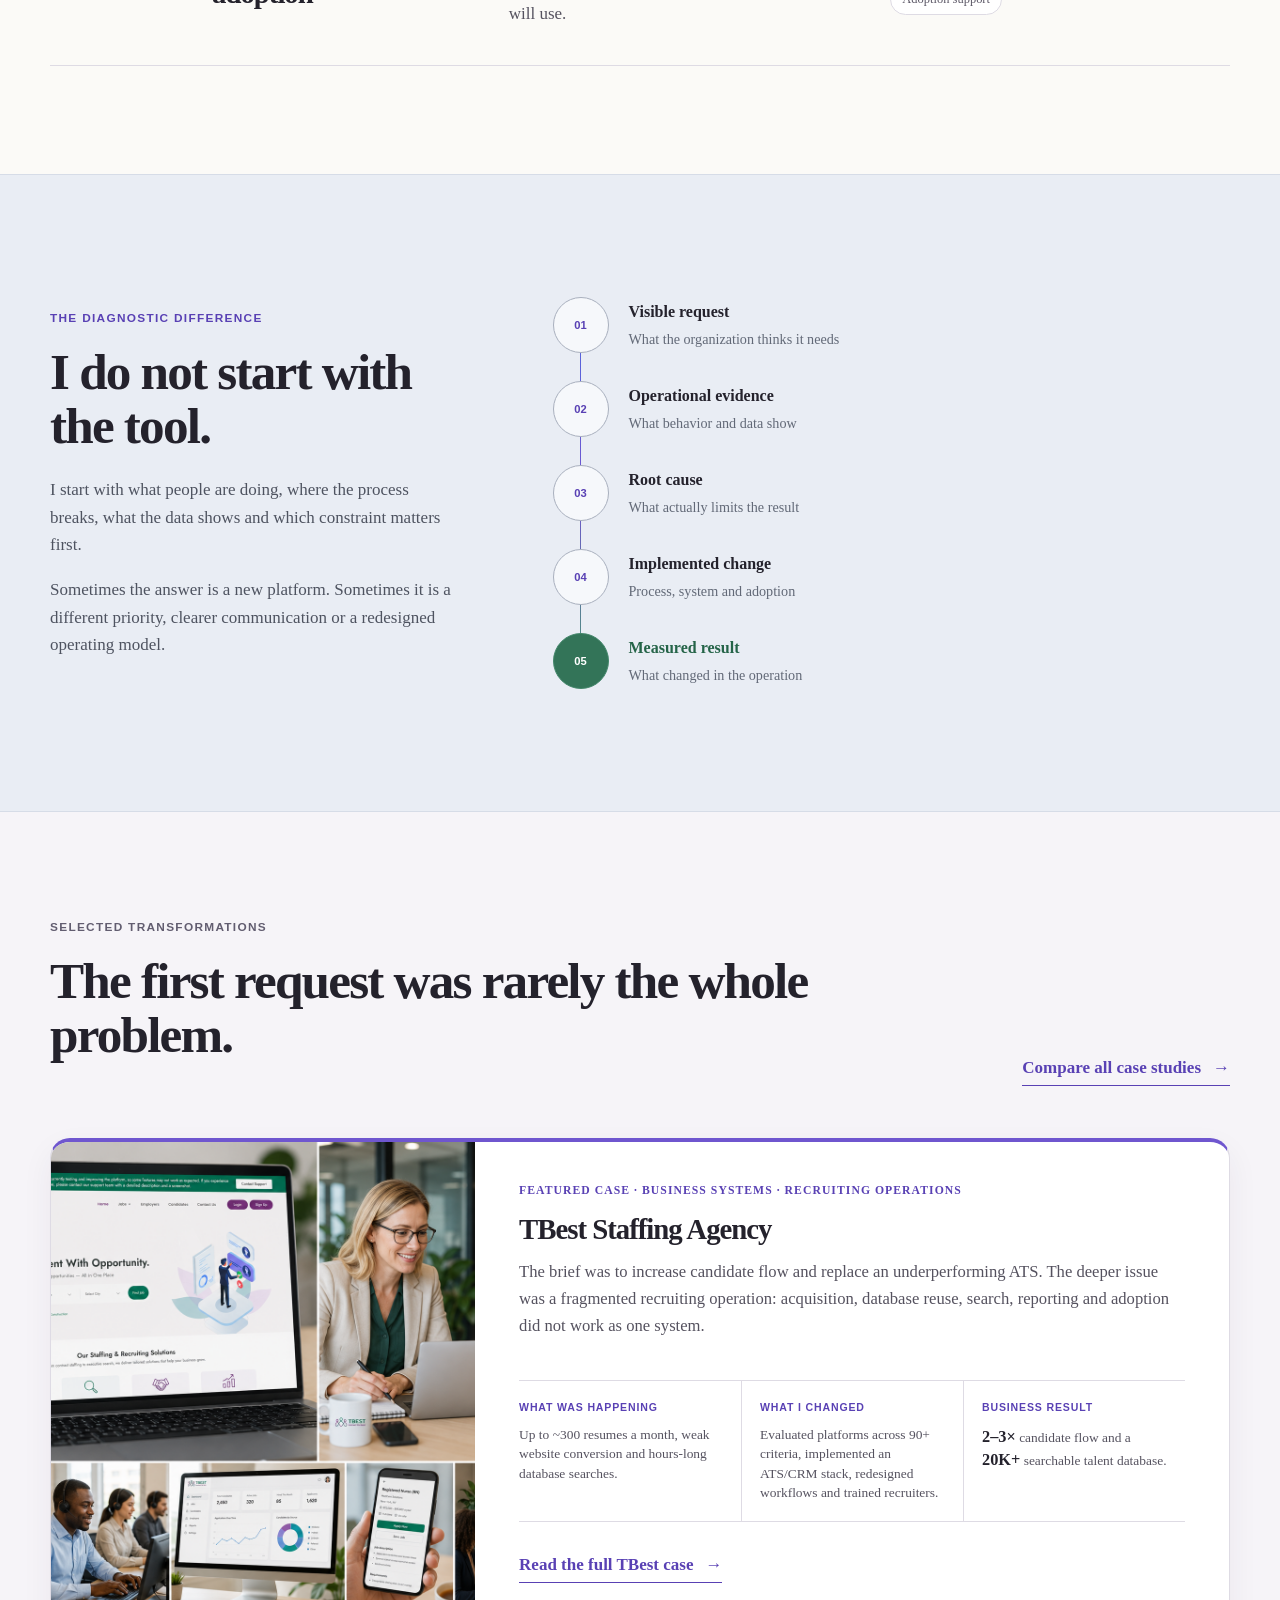
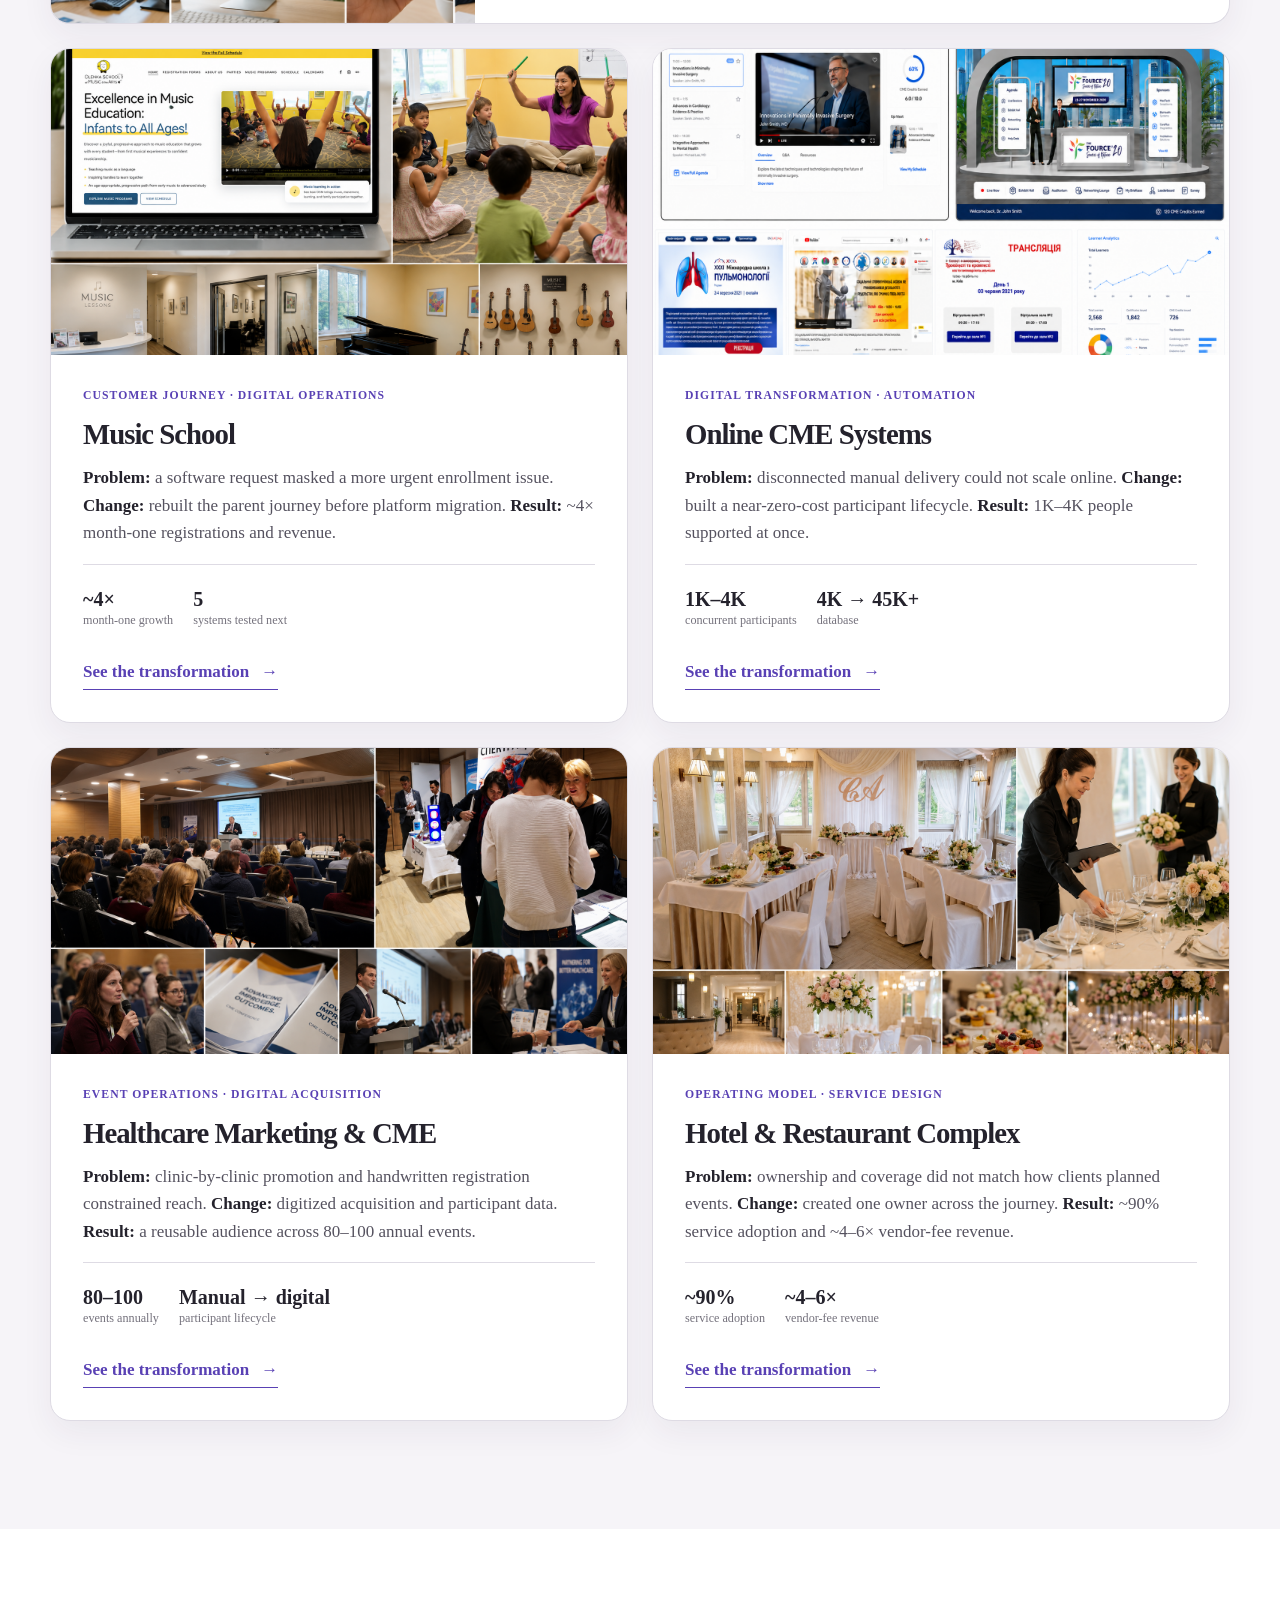
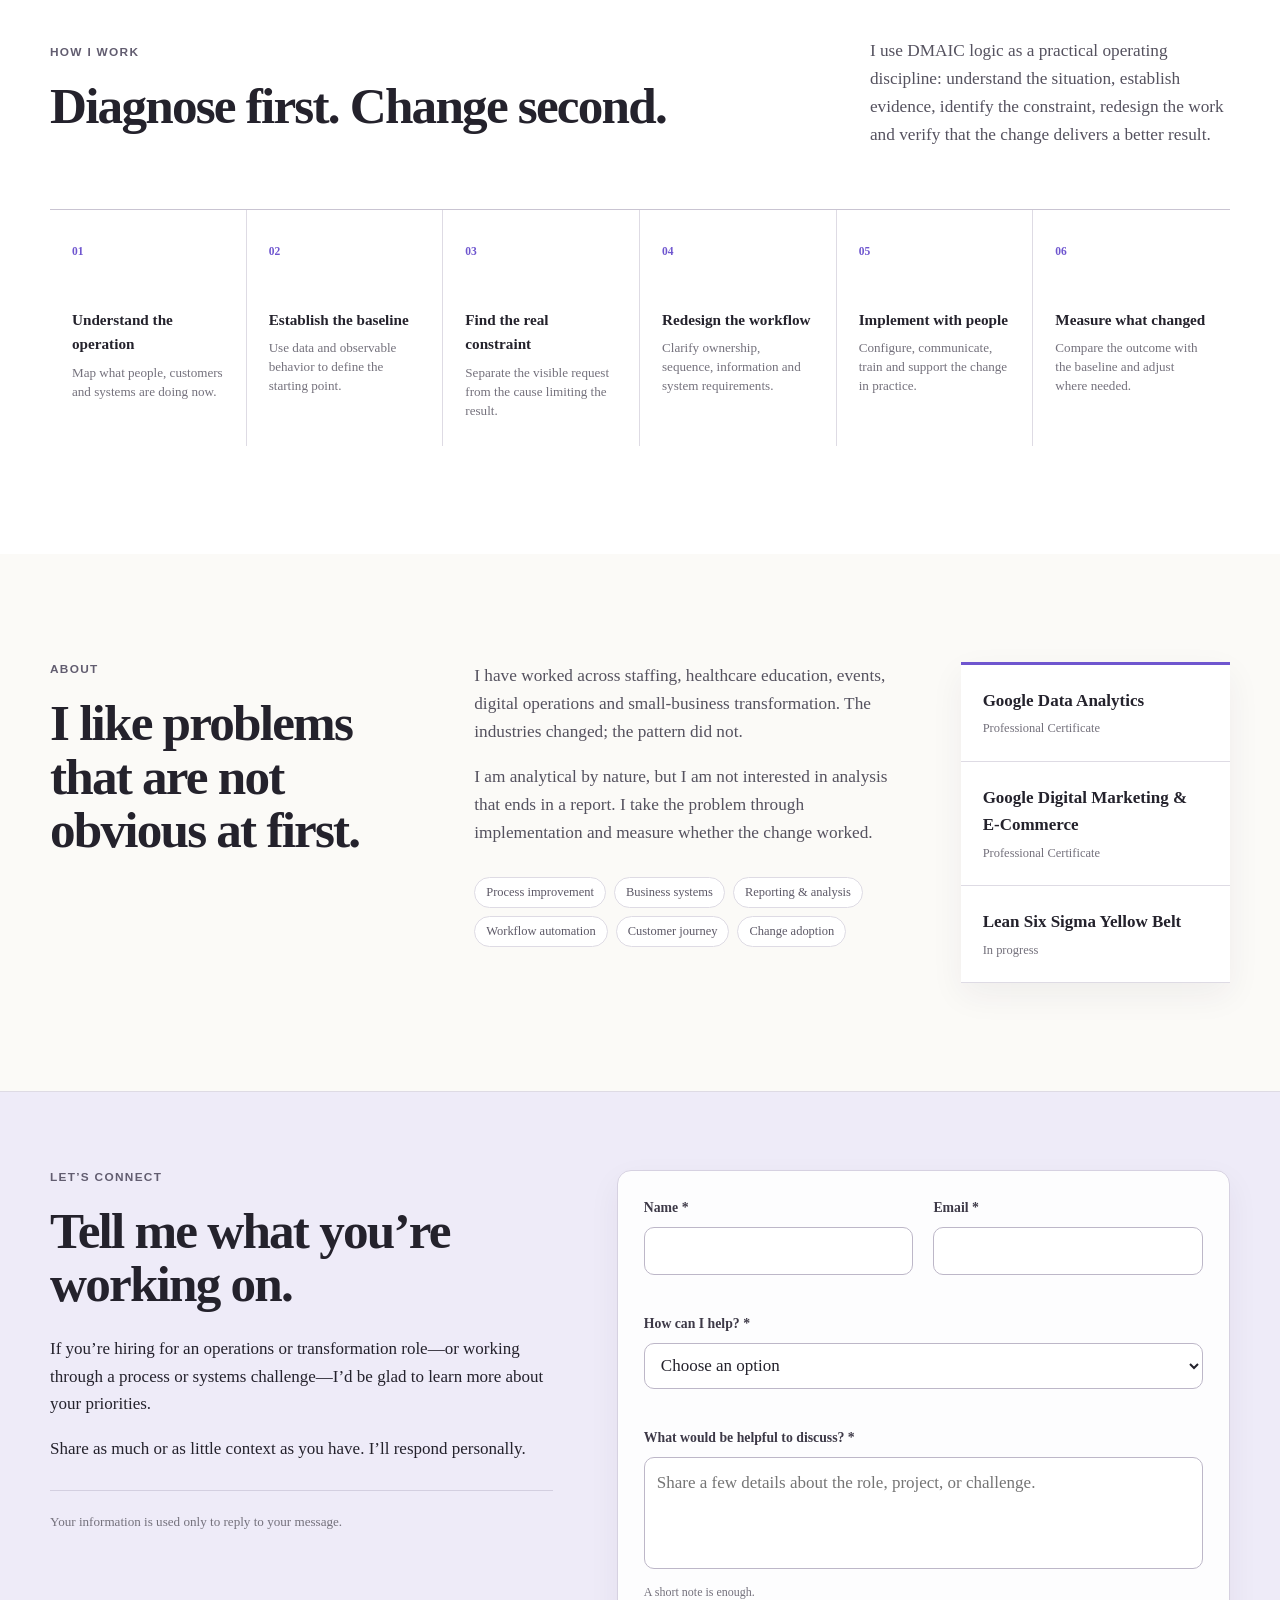
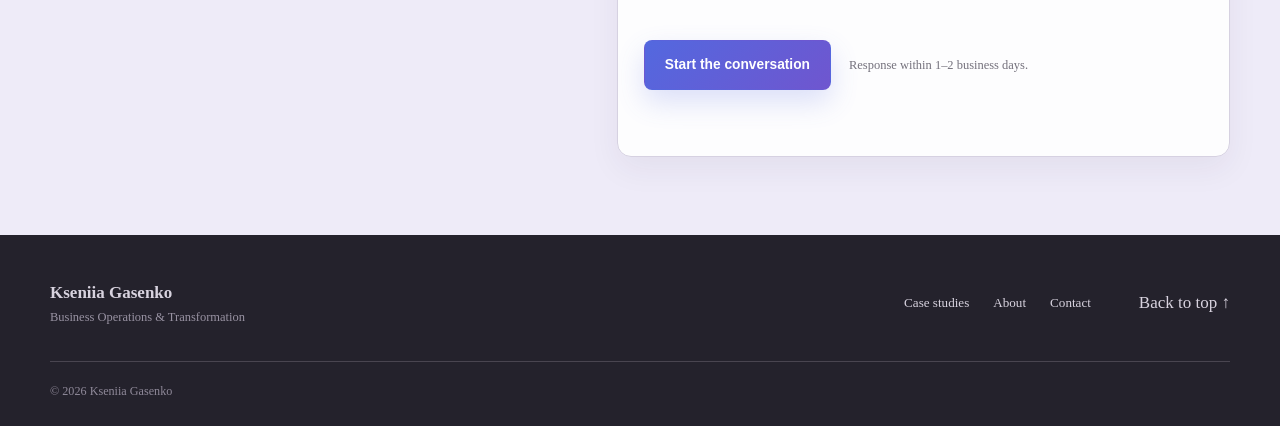
==== commit a028081f: "Update index.html" ====
--- a/index.html
+++ b/index.html
@@ -11,7 +11,7 @@
   <meta property="og:image" content="assets/images/hero/kseniia-photo.png">
   <link rel="canonical" href="https://kgasenko-lab.github.io/kgasenko-portfolio/">
   <title>Kseniia Gasenko | Business Operations & Transformation</title>
-  <link rel="stylesheet" href="css/style.css?v=20260823-2">
+  <link rel="stylesheet" href="css/style.css?v=20260823-5">
 </head>
 <body>
   <a class="skip-link" href="#main-content">Skip to main content</a>
@@ -35,7 +35,6 @@
 
   <main id="main-content">
     <section class="hero" id="top">
-      <div class="hero-portrait" aria-hidden="true"><img src="assets/images/hero/kseniia-photo.png" alt="" width="1536" height="1024" fetchpriority="high"></div>
       <div class="container hero-grid"><div class="hero-copy">
         <p class="eyebrow"><span aria-hidden="true"></span> Business operations & transformation</p>
         <h1>I find what is really <em>slowing the business down.</em></h1>
@@ -75,26 +74,26 @@
       </div>
     </div></section>
 
-    <section class="section method-section" id="method"><div class="container"><div class="section-heading split-heading"><div><p class="eyebrow">How I work</p><h2>Diagnose first. Change second.</h2></div><p>The work follows DMAIC logic without forcing every project into textbook language. The business question stays visible at every step.</p></div><ol class="method-list"><li><span>01</span><strong>Understand</strong><p>What is happening now?</p></li><li><span>02</span><strong>Measure</strong><p>What does the baseline show?</p></li><li><span>03</span><strong>Find the cause</strong><p>Why is it happening?</p></li><li><span>04</span><strong>Redesign</strong><p>What needs to change?</p></li><li><span>05</span><strong>Implement</strong><p>How will people use it?</p></li><li><span>06</span><strong>Measure again</strong><p>Did it actually work?</p></li></ol></div></section>
+    <section class="section method-section" id="method"><div class="container"><div class="section-heading split-heading"><div><p class="eyebrow">How I work</p><h2>Diagnose first. Change second.</h2></div><p>I use DMAIC logic as a practical operating discipline: understand the situation, establish evidence, identify the constraint, redesign the work and verify that the change delivers a better result.</p></div><ol class="method-list"><li><span>01</span><div><strong>Understand the operation</strong><p>Map what people, customers and systems are doing now.</p></div></li><li><span>02</span><div><strong>Establish the baseline</strong><p>Use data and observable behavior to define the starting point.</p></div></li><li><span>03</span><div><strong>Find the real constraint</strong><p>Separate the visible request from the cause limiting the result.</p></div></li><li><span>04</span><div><strong>Redesign the workflow</strong><p>Clarify ownership, sequence, information and system requirements.</p></div></li><li><span>05</span><div><strong>Implement with people</strong><p>Configure, communicate, train and support the change in practice.</p></div></li><li><span>06</span><div><strong>Measure what changed</strong><p>Compare the outcome with the baseline and adjust where needed.</p></div></li></ol></div></section>
 
     <section class="section about-section" id="about"><div class="container about-grid"><div><p class="eyebrow">About</p><h2>I like problems that are not obvious at first.</h2></div><div class="about-copy"><p>I have worked across staffing, healthcare education, events, digital operations and small-business transformation. The industries changed; the pattern did not.</p><p>I am analytical by nature, but I am not interested in analysis that ends in a report. I take the problem through implementation and measure whether the change worked.</p><div class="skill-tags"><span>Process improvement</span><span>Business systems</span><span>Reporting & analysis</span><span>Workflow automation</span><span>Customer journey</span><span>Change adoption</span></div></div><aside class="credential-panel" aria-label="Credentials"><div><strong>Google Data Analytics</strong><span>Professional Certificate</span></div><div><strong>Google Digital Marketing & E-Commerce</strong><span>Professional Certificate</span></div><div><strong>Lean Six Sigma Yellow Belt</strong><span>In progress</span></div></aside></div></section>
 
     <section class="section contact-section" id="contact"><div class="container contact-grid">
-      <div class="contact-copy"><p class="eyebrow">Start a conversation</p><h2>What are you trying to change?</h2><p>For a full-time opportunity or a transformation project, tell me what is happening and what result matters.</p><p class="privacy-note">Your information is used only to respond to this inquiry.</p></div>
+      <div class="contact-copy"><p class="eyebrow">Let’s connect</p><h2>Tell me what you’re working on.</h2><p>If you’re hiring for an operations or transformation role—or working through a process or systems challenge—I’d be glad to learn more about your priorities.</p><p class="contact-invitation">Share as much or as little context as you have. I’ll respond personally.</p><p class="privacy-note">Your information is used only to reply to your message.</p></div>
       <form class="contact-form" id="contact-form" action="https://formsubmit.co/kgasenko@gmail.com" method="post" novalidate data-form-endpoint="https://formsubmit.co/ajax/kgasenko@gmail.com">
         <input type="hidden" name="_subject" value="New inquiry from the Kseniia Gasenko portfolio">
         <input type="hidden" name="_template" value="table">
         <input type="hidden" name="_captcha" value="true">
         <div class="form-summary" id="form-summary" role="alert" tabindex="-1" hidden></div>
         <div class="form-row"><div class="form-field"><label for="name">Name <span aria-hidden="true">*</span></label><input id="name" name="name" type="text" autocomplete="name" maxlength="80" required aria-describedby="name-error"><p class="field-error" id="name-error"></p></div><div class="form-field"><label for="email">Email <span aria-hidden="true">*</span></label><input id="email" name="email" type="email" autocomplete="email" inputmode="email" maxlength="120" required aria-describedby="email-error"><p class="field-error" id="email-error"></p></div></div>
-        <div class="form-field"><label for="inquiry-type">What brings you here? <span aria-hidden="true">*</span></label><select id="inquiry-type" name="inquiry_type" required aria-describedby="inquiry-type-error"><option value="">Select one</option><option>Full-time opportunity</option><option>Business transformation project</option><option>Process or systems problem</option><option>Digital operations</option><option>Something else</option></select><p class="field-error" id="inquiry-type-error"></p></div>
-        <div class="form-field"><label for="message">Briefly describe the opportunity <span aria-hidden="true">*</span></label><textarea class="resize-none" id="message" name="message" rows="4" minlength="20" maxlength="2000" required aria-describedby="message-hint message-error" placeholder="What is happening, and what result matters?"></textarea><p class="field-hint" id="message-hint">20–2,000 characters.</p><p class="field-error" id="message-error"></p></div>
+        <div class="form-field"><label for="inquiry-type">How can I help? <span aria-hidden="true">*</span></label><select id="inquiry-type" name="inquiry_type" required aria-describedby="inquiry-type-error"><option value="">Choose an option</option><option>Discuss a full-time role</option><option>Discuss a transformation project</option><option>Improve a process or system</option><option>Strengthen digital operations</option><option>Start with a general conversation</option></select><p class="field-error" id="inquiry-type-error"></p></div>
+        <div class="form-field"><label for="message">What would be helpful to discuss? <span aria-hidden="true">*</span></label><textarea class="resize-none" id="message" name="message" rows="3" minlength="12" maxlength="1200" required aria-describedby="message-hint message-error" placeholder="Share a few details about the role, project, or challenge."></textarea><p class="field-hint" id="message-hint">A short note is enough.</p><p class="field-error" id="message-error"></p></div>
         <input type="text" name="_honey" class="honeypot" tabindex="-1" autocomplete="off" aria-hidden="true">
-        <div class="form-submit-row"><button class="button button-primary form-submit" type="submit"><span class="submit-label">Send inquiry</span><span class="submit-spinner" aria-hidden="true"></span></button><p>I typically respond within 1–2 business days.</p></div><p class="form-status" id="form-status" role="status" aria-live="polite"></p>
+        <div class="form-submit-row"><button class="button button-primary form-submit" type="submit"><span class="submit-label">Start the conversation</span><span class="submit-spinner" aria-hidden="true"></span></button><p>Response within 1–2 business days.</p></div><p class="form-status" id="form-status" role="status" aria-live="polite"></p>
       </form>
     </div></section>
   </main>
   <footer class="site-footer"><div class="container footer-grid"><div><strong>Kseniia Gasenko</strong><span>Business Operations & Transformation</span></div><nav aria-label="Footer navigation"><a href="#case-studies">Case studies</a><a href="#about">About</a><a href="#contact">Contact</a></nav><a href="#top">Back to top ↑</a></div><div class="container footer-bottom">© <span id="year">2026</span> Kseniia Gasenko</div></footer>
-  <script src="js/main.js"></script>
+  <script src="js/main.js?v=20260823-3"></script>
 </body>
 </html>
--- a/css/style.css
+++ b/css/style.css
@@ -3,6 +3,7 @@
   --surface: #ffffff;
   --surface-soft: #f5f3f9;
   --surface-violet: #eeebf8;
+  --surface-diagnostic: #e9edf4;
   --ink: #24222c;
   --ink-soft: #55525f;
   --muted: #74717c;
@@ -18,14 +19,14 @@
   --radius-sm: 12px;
   --radius-md: 20px;
   --radius-lg: 30px;
-  --container: 1280px;
+  --container: 1180px;
   --header-height: 82px;
   --focus: 0 0 0 4px rgba(83, 104, 223, .24);
 }
 
 * { box-sizing: border-box; }
 html { scroll-behavior: smooth; scroll-padding-top: calc(var(--header-height) + 24px); scrollbar-color: #aaa2bd #f0eef4; scrollbar-width: thin; }
-body { margin: 0; color: var(--ink); background: var(--paper); font: 17px/1.65 Inter, ui-sans-serif, -apple-system, BlinkMacSystemFont, "Segoe UI", sans-serif; text-rendering: optimizeLegibility; }
+body { margin: 0; color: var(--ink); background: var(--paper); font: 17px/1.62 Charter, "Bitstream Charter", "Sitka Text", Georgia, serif; text-rendering: optimizeLegibility; }
 body.menu-open { overflow: hidden; }
 ::-webkit-scrollbar { width: 12px; height: 12px; }
 ::-webkit-scrollbar-track { background: #f0eef4; }
@@ -43,12 +44,12 @@
 .skip-link:focus { transform: none; }
 
 h1, h2, h3, p { margin-top: 0; }
-h1, h2, h3 { font-family: Georgia, "Times New Roman", serif; font-weight: 600; letter-spacing: -.035em; }
+h1, h2, h3 { font-family: "Iowan Old Style", "Palatino Linotype", "Book Antiqua", Palatino, Georgia, serif; font-weight: 600; letter-spacing: -.035em; }
 h1 { max-width: 760px; margin-bottom: 28px; font-size: clamp(3.4rem, 5.1vw, 5rem); line-height: .98; }
 h1 em { display: block; color: var(--violet-dark); font-style: normal; }
 h2 { max-width: 860px; margin-bottom: 24px; font-size: clamp(2.45rem, 4vw, 4rem); line-height: 1.05; }
 h3 { margin-bottom: 14px; font-size: clamp(1.6rem, 2.25vw, 2.3rem); line-height: 1.12; }
-.eyebrow { display: flex; align-items: center; gap: 10px; margin-bottom: 18px; color: #625d70; font-size: .78rem; font-weight: 800; letter-spacing: .11em; line-height: 1.35; text-transform: uppercase; }
+.eyebrow { display: flex; align-items: center; gap: 10px; margin-bottom: 18px; color: #625d70; font-family: "Avenir Next", Avenir, "Trebuchet MS", sans-serif; font-size: .74rem; font-weight: 700; letter-spacing: .11em; line-height: 1.35; text-transform: uppercase; }
 .eyebrow > span { width: 8px; height: 8px; border-radius: 50%; background: var(--violet); box-shadow: 0 0 0 5px rgba(111, 86, 207, .12); }
 .section { padding: 108px 0; }
 .section-heading { margin-bottom: 52px; }
@@ -57,13 +58,16 @@
 
 .site-header { position: sticky; z-index: 1000; top: 0; min-height: var(--header-height); border-bottom: 1px solid rgba(222, 219, 228, .9); background: rgba(251, 250, 247, .93); backdrop-filter: blur(18px); }
 .nav-shell { min-height: var(--header-height); display: flex; align-items: center; justify-content: space-between; gap: 24px; }
-.brand { display: inline-flex; align-items: center; gap: 13px; border-radius: 12px; }
-.brand-mark { width: 48px; height: 48px; flex: 0 0 48px; display: grid; grid-template-columns: 1fr 1fr; place-items: center; position: relative; overflow: hidden; border-radius: 15px 7px; color: #fff; background: linear-gradient(135deg, var(--blue), var(--violet)); box-shadow: 0 10px 28px rgba(83, 104, 223, .22); font: 700 15px/1 Georgia, serif; }
-.brand-mark i { position: absolute; top: 7px; right: 8px; width: 5px; height: 5px; border-radius: 50%; background: #f2d77a; }
+.brand { display: inline-flex; align-items: center; gap: 14px; border-radius: 8px; }
+.brand-mark { width: 47px; height: 42px; flex: 0 0 47px; display: flex; align-items: baseline; justify-content: center; position: relative; color: var(--ink); font-family: "Iowan Old Style", "Palatino Linotype", Palatino, Georgia, serif; }
+.brand-mark::before { content: ""; position: absolute; inset: 2px 0 1px; border-block: 1px solid var(--ink); }
+.brand-k, .brand-g { position: relative; z-index: 1; display: block; background: var(--paper); font-size: 25px; font-weight: 500; line-height: 41px; letter-spacing: -.08em; }
+.brand-k { padding-left: 3px; }
+.brand-g { margin-left: -1px; padding-right: 3px; color: var(--violet-dark); font-style: italic; }
 .brand-copy { display: grid; line-height: 1.2; }
-.brand-copy strong { font-size: 1rem; }
-.brand-copy small { margin-top: 5px; color: var(--muted); font-size: .76rem; }
-.desktop-nav { display: flex; align-items: center; gap: 30px; font-size: .9rem; font-weight: 650; }
+.brand-copy strong { font-family: "Iowan Old Style", Palatino, Georgia, serif; font-size: 1.05rem; font-weight: 600; letter-spacing: .01em; }
+.brand-copy small { margin-top: 4px; color: var(--muted); font-family: "Avenir Next", Avenir, "Trebuchet MS", sans-serif; font-size: .68rem; letter-spacing: .035em; }
+.desktop-nav { display: flex; align-items: center; gap: 30px; font-family: "Avenir Next", Avenir, "Trebuchet MS", sans-serif; font-size: .82rem; font-weight: 650; }
 .desktop-nav a:not(.nav-cta) { position: relative; padding: 12px 0; }
 .desktop-nav a:not(.nav-cta)::after { content: ""; position: absolute; right: 0; bottom: 5px; left: 0; height: 2px; transform: scaleX(0); transform-origin: right; background: var(--violet); transition: transform .2s ease; }
 .desktop-nav a:hover::after, .desktop-nav a[aria-current="page"]::after { transform: scaleX(1); transform-origin: left; }
@@ -71,13 +75,16 @@
 .nav-cta:hover { background: var(--violet-dark); }
 .menu-toggle, .mobile-menu { display: none; }
 
-.hero { min-height: 650px; display: grid; align-items: center; overflow: hidden; border-bottom: 1px solid var(--line); background-color: var(--paper); background-image: linear-gradient(90deg, var(--paper) 0%, var(--paper) 38%, rgba(251,250,247,.96) 48%, rgba(251,250,247,.42) 65%, rgba(251,250,247,0) 76%), url("../assets/images/hero/kseniia-photo.png"); background-repeat: no-repeat; background-position: center, right center; background-size: 100% 100%, auto 100%; }
-.hero-grid { min-height: 650px; display: flex; align-items: center; }
-.hero-copy { width: min(100%, 760px); padding: 64px 0 70px; }
+.hero { min-height: 650px; display: grid; align-items: center; position: relative; isolation: isolate; overflow: hidden; border-bottom: 1px solid var(--line); background: var(--paper); }
+.hero::after { content: ""; position: absolute; z-index: -1; inset: 0; background: linear-gradient(90deg, var(--paper) 0%, var(--paper) 41%, rgba(251,250,247,.97) 50%, rgba(251,250,247,.72) 60%, rgba(251,250,247,.1) 78%); pointer-events: none; }
+.hero-portrait { position: absolute; z-index: -2; inset: 0 0 0 auto; width: min(72vw, 1100px); overflow: hidden; }
+.hero-portrait img { width: 100%; height: 100%; object-fit: cover; object-position: 58% center; }
+.hero-grid { min-height: 650px; display: flex; align-items: center; position: relative; }
+.hero-copy { width: min(100%, 690px); padding: 64px 0 70px; }
 .hero-lead { max-width: 650px; margin-bottom: 16px; padding-left: 20px; border-left: 2px solid var(--blue); color: #45424d; font-size: 1.2rem; line-height: 1.65; }
 .hero-support { max-width: 650px; margin-bottom: 0; color: var(--muted); }
 .hero-actions { display: flex; flex-wrap: wrap; gap: 12px; margin-top: 30px; }
-.button { min-height: 52px; display: inline-flex; align-items: center; justify-content: center; gap: 16px; padding: 13px 21px; border: 1px solid transparent; border-radius: 11px; font-weight: 750; line-height: 1.2; transition: transform .18s ease, background .18s ease, border-color .18s ease, box-shadow .18s ease; }
+.button { min-height: 50px; display: inline-flex; align-items: center; justify-content: center; gap: 16px; padding: 12px 20px; border: 1px solid transparent; border-radius: 8px; font-family: "Avenir Next", Avenir, "Trebuchet MS", sans-serif; font-size: .86rem; font-weight: 700; line-height: 1.2; transition: transform .18s ease, background .18s ease, border-color .18s ease, box-shadow .18s ease; }
 .button:hover { transform: translateY(-2px); }
 .button-primary { color: #fff; background: linear-gradient(135deg, var(--blue), var(--violet)); box-shadow: 0 12px 28px rgba(83, 104, 223, .2); }
 .button-primary:hover { box-shadow: 0 16px 34px rgba(83, 104, 223, .3); }
@@ -101,20 +108,20 @@
 .capability ul { display: flex; flex-wrap: wrap; gap: 8px; margin: 0; padding: 0; list-style: none; }
 .capability li, .skill-tags span { padding: 7px 11px; border: 1px solid var(--line); border-radius: 999px; color: #5d5967; background: var(--surface); font-size: .78rem; line-height: 1.2; }
 
-.diagnostic-section { color: #f9f8fc; background: var(--ink); }
+.diagnostic-section { color: var(--ink); border-block: 1px solid #d6dce7; background: var(--surface-diagnostic); }
 .diagnostic-grid { display: grid; grid-template-columns: .75fr 1.25fr; gap: 96px; align-items: center; }
-.diagnostic-copy .eyebrow { color: #bdb6cf; }
-.diagnostic-copy h2 { color: #fff; }
-.diagnostic-copy p:not(.eyebrow) { color: #ccc7d5; }
+.diagnostic-copy .eyebrow { color: var(--violet-dark); }
+.diagnostic-copy h2 { color: var(--ink); }
+.diagnostic-copy p:not(.eyebrow) { color: #4e5360; }
 .diagnostic-path { position: relative; margin: 0; padding: 0; list-style: none; }
-.diagnostic-path::before { content: ""; position: absolute; top: 28px; bottom: 28px; left: 27px; width: 1px; background: linear-gradient(var(--blue), var(--violet), #b4d7ca); }
+.diagnostic-path::before { content: ""; position: absolute; top: 28px; bottom: 28px; left: 27px; width: 1px; background: linear-gradient(var(--blue), var(--violet), #4c9776); }
 .diagnostic-path li { position: relative; display: grid; grid-template-columns: 56px 1fr; gap: 20px; align-items: center; min-height: 84px; }
-.diagnostic-path li > span { z-index: 1; width: 56px; height: 56px; display: grid; place-items: center; border: 1px solid #5b5666; border-radius: 50%; color: #cbc5d7; background: var(--ink); font-size: .72rem; font-weight: 800; }
+.diagnostic-path li > span { z-index: 1; width: 56px; height: 56px; display: grid; place-items: center; border: 1px solid #a8afbd; border-radius: 50%; color: var(--violet-dark); background: #f6f8fb; font-family: "Avenir Next", Avenir, "Trebuchet MS", sans-serif; font-size: .7rem; font-weight: 800; }
 .diagnostic-path strong, .diagnostic-path small { display: block; }
-.diagnostic-path strong { color: #fff; font-size: 1rem; }
-.diagnostic-path small { margin-top: 3px; color: #9f99aa; }
-.diagnostic-path .diagnostic-result > span { border-color: #7cad99; color: #fff; background: #2d6e51; }
-.diagnostic-result strong { color: #bfe4d2; }
+.diagnostic-path strong { color: var(--ink); font-size: 1rem; }
+.diagnostic-path small { margin-top: 3px; color: #626977; }
+.diagnostic-path .diagnostic-result > span { border-color: #43866a; color: #fff; background: #337458; }
+.diagnostic-result strong { color: #256448; }
 
 .cases-section { background: #f6f4f8; }
 .case-heading { display: flex; align-items: end; justify-content: space-between; gap: 32px; }
@@ -123,16 +130,24 @@
 .case-grid { display: grid; grid-template-columns: repeat(12, 1fr); gap: 24px; }
 .case-card { grid-column: span 6; display: grid; overflow: hidden; border: 1px solid var(--line); border-radius: var(--radius-md); background: var(--surface); box-shadow: var(--shadow-sm); transition: transform .2s ease, box-shadow .2s ease; }
 .case-card:hover { transform: translateY(-4px); box-shadow: var(--shadow-md); }
-.case-card-featured { grid-column: span 12; grid-template-columns: 1.15fr .85fr; }
+.case-card-featured { grid-column: span 12; grid-template-columns: .72fr 1.28fr; border-top: 4px solid var(--violet); }
 .case-card-wide { grid-column: span 6; }
-.case-image { min-height: 280px; overflow: hidden; background: var(--surface-soft); }
-.case-card-featured .case-image { min-height: 460px; }
+.case-image { min-height: 0; aspect-ratio: 16 / 8.5; overflow: hidden; background: var(--surface-soft); }
+.case-card-featured .case-image { min-height: 0; aspect-ratio: auto; }
 .case-image img { width: 100%; height: 100%; object-fit: cover; transition: transform .4s ease; }
 .case-card:hover .case-image img { transform: scale(1.025); }
 .case-content { display: flex; flex-direction: column; padding: 32px; }
-.case-card-featured .case-content { justify-content: center; padding: 48px; }
+.case-card-featured .case-content { justify-content: center; padding: 40px 44px; }
 .case-type { margin-bottom: 12px; color: var(--violet-dark); font-size: .73rem; font-weight: 800; letter-spacing: .09em; text-transform: uppercase; }
 .case-content > p:not(.case-type) { color: var(--ink-soft); }
+.case-content > p strong { color: var(--ink); font-weight: 700; }
+.case-intro { max-width: 760px; font-size: 1.04rem; }
+.case-snapshot { display: grid; grid-template-columns: repeat(3, 1fr); gap: 0; margin: 24px 0 26px; border-block: 1px solid var(--line); }
+.case-snapshot div { padding: 18px 18px 18px 0; }
+.case-snapshot div + div { padding-left: 18px; border-left: 1px solid var(--line); }
+.case-snapshot dt { margin-bottom: 8px; color: var(--violet-dark); font-family: "Avenir Next", Avenir, "Trebuchet MS", sans-serif; font-size: .66rem; font-weight: 800; letter-spacing: .08em; text-transform: uppercase; }
+.case-snapshot dd { margin: 0; color: var(--ink-soft); font-size: .84rem; line-height: 1.46; }
+.case-snapshot strong { color: var(--ink); font-size: 1.02rem; }
 .case-metrics { display: flex; flex-wrap: wrap; gap: 20px; margin: auto 0 24px; padding-top: 22px; border-top: 1px solid var(--line); }
 .case-metrics span { display: grid; color: var(--muted); font-size: .76rem; }
 .case-metrics strong { color: var(--ink); font: 600 1.25rem/1.2 Georgia, serif; }
@@ -155,17 +170,18 @@
 .credential-panel span { margin-top: 4px; color: var(--muted); font-size: .78rem; }
 
 .contact-section { border-top: 1px solid var(--line); background: var(--surface-violet); }
-.contact-grid { display: grid; grid-template-columns: .7fr 1.3fr; gap: 90px; align-items: start; }
+.contact-section { padding-block: 78px; }
+.contact-grid { display: grid; grid-template-columns: .82fr 1fr; gap: 64px; align-items: start; }
 .contact-copy { position: sticky; top: calc(var(--header-height) + 30px); }
 .privacy-note { margin-top: 28px; padding-top: 20px; border-top: 1px solid #d3cfe0; color: var(--muted); font-size: .82rem; }
-.contact-form { padding: 36px; border: 1px solid #d6d1e1; border-radius: var(--radius-md); background: rgba(255,255,255,.86); box-shadow: var(--shadow-sm); }
+.contact-form { max-width: 660px; padding: 26px; border: 1px solid #d6d1e1; border-radius: 14px; background: rgba(255,255,255,.9); box-shadow: var(--shadow-sm); }
 .form-row { display: grid; grid-template-columns: 1fr 1fr; gap: 20px; }
-.form-field { margin-bottom: 20px; }
+.form-field { margin-bottom: 13px; }
 .form-field label { display: block; margin-bottom: 8px; color: #3d3947; font-size: .86rem; font-weight: 750; }
 .form-field label span:not([aria-hidden]) { color: var(--muted); font-size: .75rem; font-weight: 500; }
 .form-field input, .form-field select, .form-field textarea { width: 100%; border: 1px solid #bdb7c8; border-radius: 10px; color: var(--ink); background: #fff; transition: border-color .15s ease, box-shadow .15s ease; }
-.form-field input, .form-field select { min-height: 50px; padding: 11px 13px; }
-.form-field textarea { min-height: 170px; padding: 13px; resize: none; }
+.form-field input, .form-field select { min-height: 46px; padding: 9px 12px; }
+.form-field textarea { min-height: 112px; padding: 11px 12px; resize: none; }
 .form-field input:hover, .form-field select:hover, .form-field textarea:hover { border-color: #91889f; }
 .form-field input:focus, .form-field select:focus, .form-field textarea:focus { outline: 0; border-color: var(--blue); box-shadow: var(--focus); }
 .form-field [aria-invalid="true"] { border-color: var(--error); }
@@ -204,7 +220,9 @@
   .mobile-menu[hidden] { display: none; }
   .mobile-menu-inner { display: grid; padding-top: 14px; }
   .mobile-menu a { min-height: 58px; display: flex; align-items: center; border-bottom: 1px solid var(--line); font: 600 1.3rem/1.2 Georgia, serif; }
-  .hero { background-image: linear-gradient(180deg, var(--paper) 0%, var(--paper) 48%, rgba(251,250,247,.92) 58%, rgba(251,250,247,.18) 76%, rgba(251,250,247,0) 100%), url("../assets/images/hero/kseniia-photo.png"); background-position: center, center bottom; background-size: 100% 100%, auto 49%; }
+  .hero::after { background: linear-gradient(180deg, var(--paper) 0%, var(--paper) 47%, rgba(251,250,247,.96) 56%, rgba(251,250,247,.26) 76%, rgba(251,250,247,0) 100%); }
+  .hero-portrait { inset: auto 0 0; width: 100%; height: 52%; }
+  .hero-portrait img { object-position: 55% 38%; }
   .hero-grid { min-height: 830px; align-items: flex-start; }
   .hero-copy { padding: 50px 0 410px; }
   .impact-grid { grid-template-columns: repeat(2, 1fr); }
@@ -214,7 +232,9 @@
   .capability ul { grid-column: 2 / -1; }
   .diagnostic-grid { gap: 54px; }
   .case-card-featured { grid-template-columns: 1fr; }
-  .case-card-featured .case-image { min-height: 340px; }
+  .case-card-featured .case-image { aspect-ratio: 16 / 7; }
+  .case-snapshot { grid-template-columns: 1fr; }
+  .case-snapshot div + div { padding-left: 0; border-top: 1px solid var(--line); border-left: 0; }
   .method-list { grid-template-columns: repeat(3, 1fr); }
   .method-list li { border-bottom: 1px solid var(--line); }
   .about-grid { grid-template-columns: 1fr 1fr; }
@@ -230,7 +250,9 @@
   .split-heading, .diagnostic-grid, .contact-grid, .about-grid { grid-template-columns: 1fr; gap: 34px; }
   h1 { font-size: clamp(2.75rem, 12vw, 3.7rem); }
   h2 { font-size: clamp(2.2rem, 9.5vw, 3rem); }
-  .hero { min-height: 780px; background-size: 100% 100%, auto 42%; background-position: center, 57% bottom; }
+  .hero { min-height: 780px; }
+  .hero-portrait { height: 44%; }
+  .hero-portrait img { object-position: 58% 42%; }
   .hero-grid { min-height: 780px; }
   .hero-copy { padding: 38px 0 330px; }
   .hero-lead { padding-left: 15px; font-size: 1.05rem; }
@@ -245,7 +267,7 @@
   .case-heading .text-link { margin-top: 10px; }
   .case-card, .case-card-featured, .case-card-wide { grid-column: 1 / -1; }
   .case-card-featured .case-content { padding: 30px 24px; }
-  .case-image, .case-card-featured .case-image { min-height: 230px; }
+  .case-image, .case-card-featured .case-image { min-height: 0; aspect-ratio: 16 / 9; }
   .case-content { padding: 28px 22px; }
   .method-list { grid-template-columns: 1fr; }
   .method-list li { min-height: 0; display: grid; grid-template-columns: 44px 1fr; padding: 18px 0; border-right: 0; }
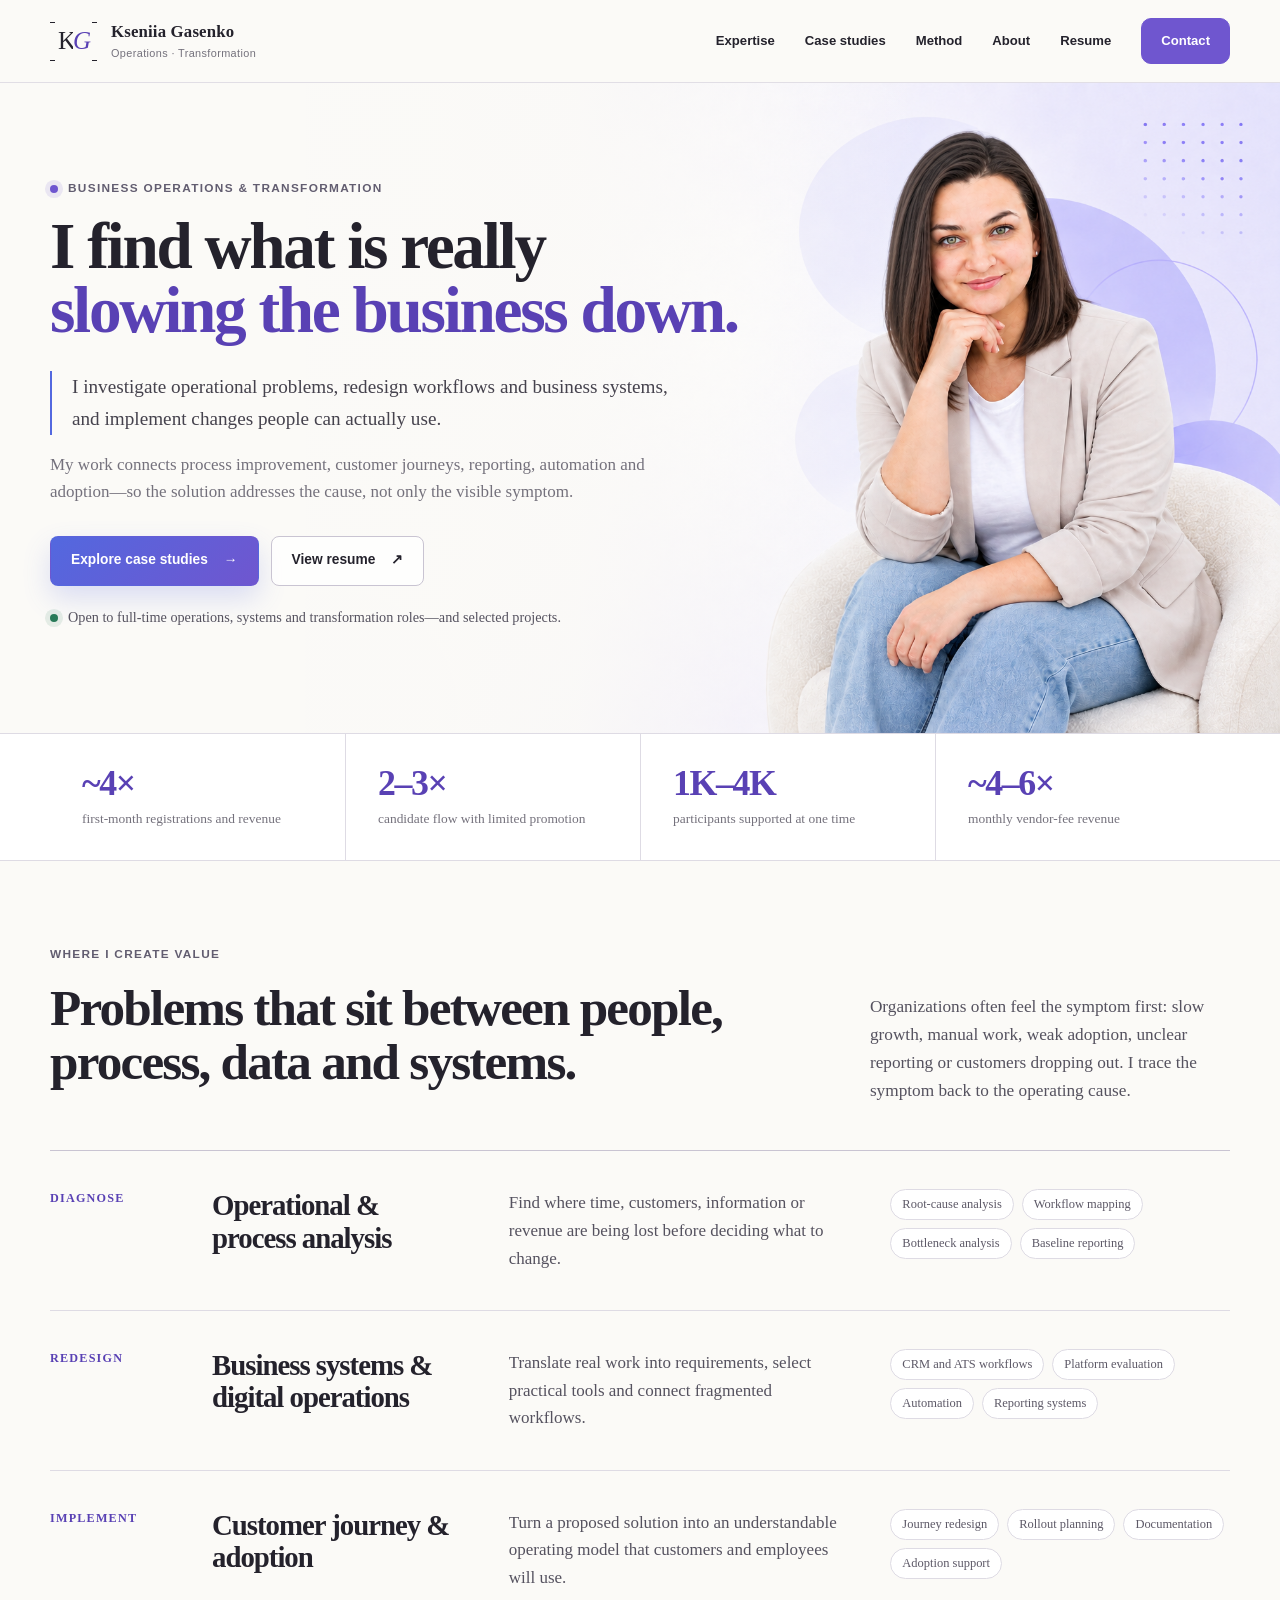
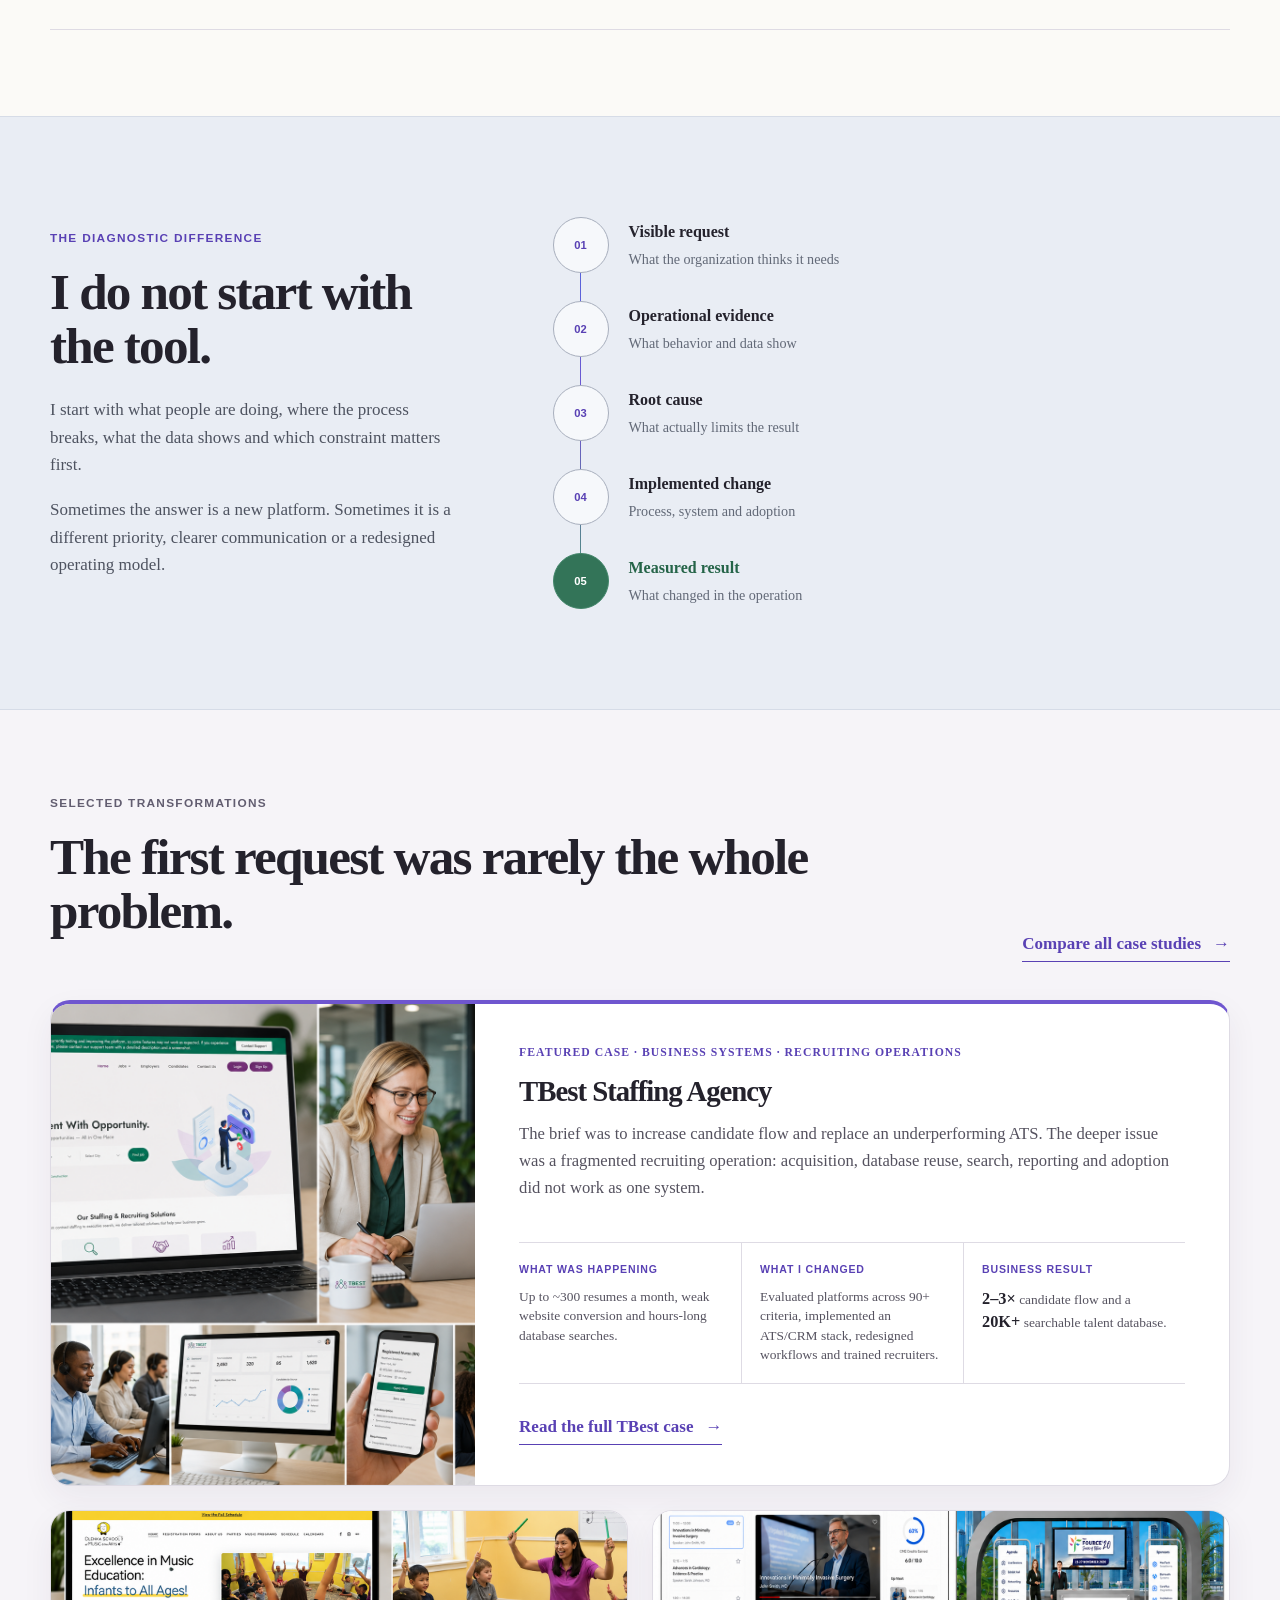
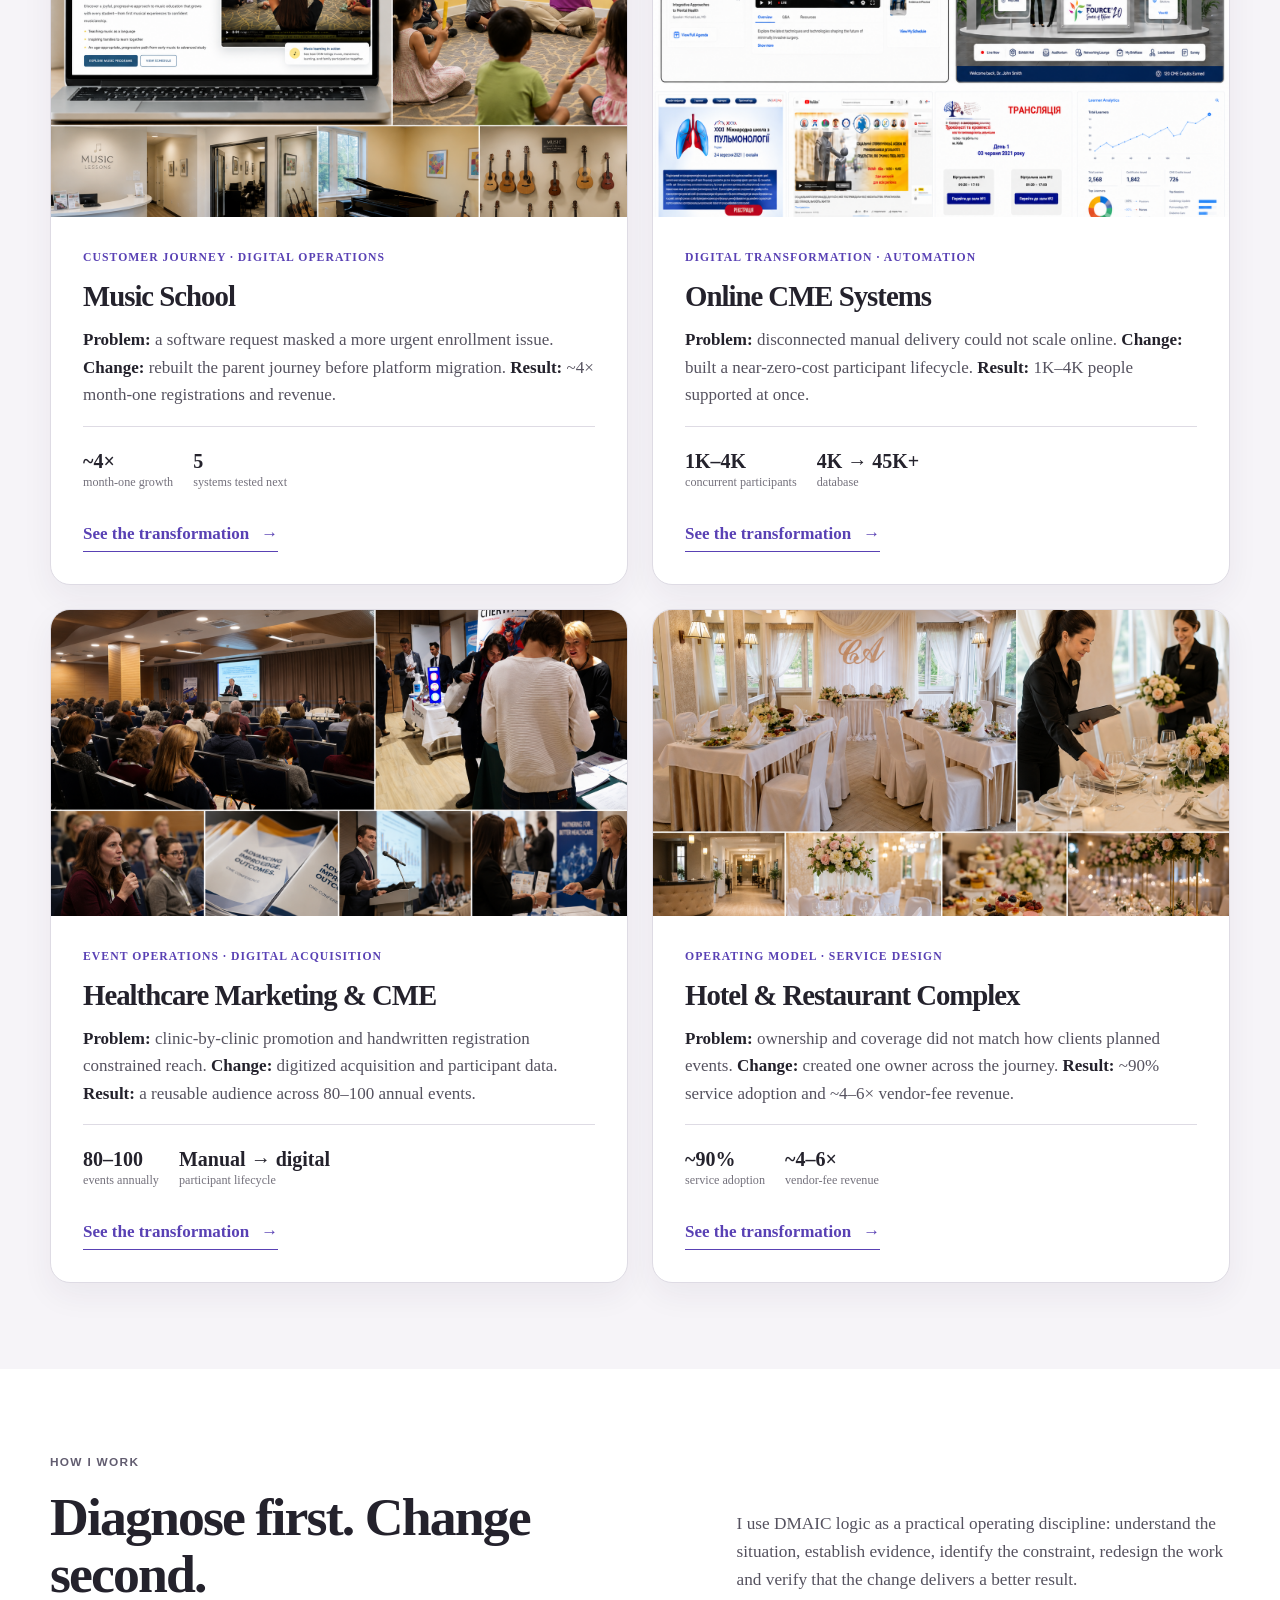
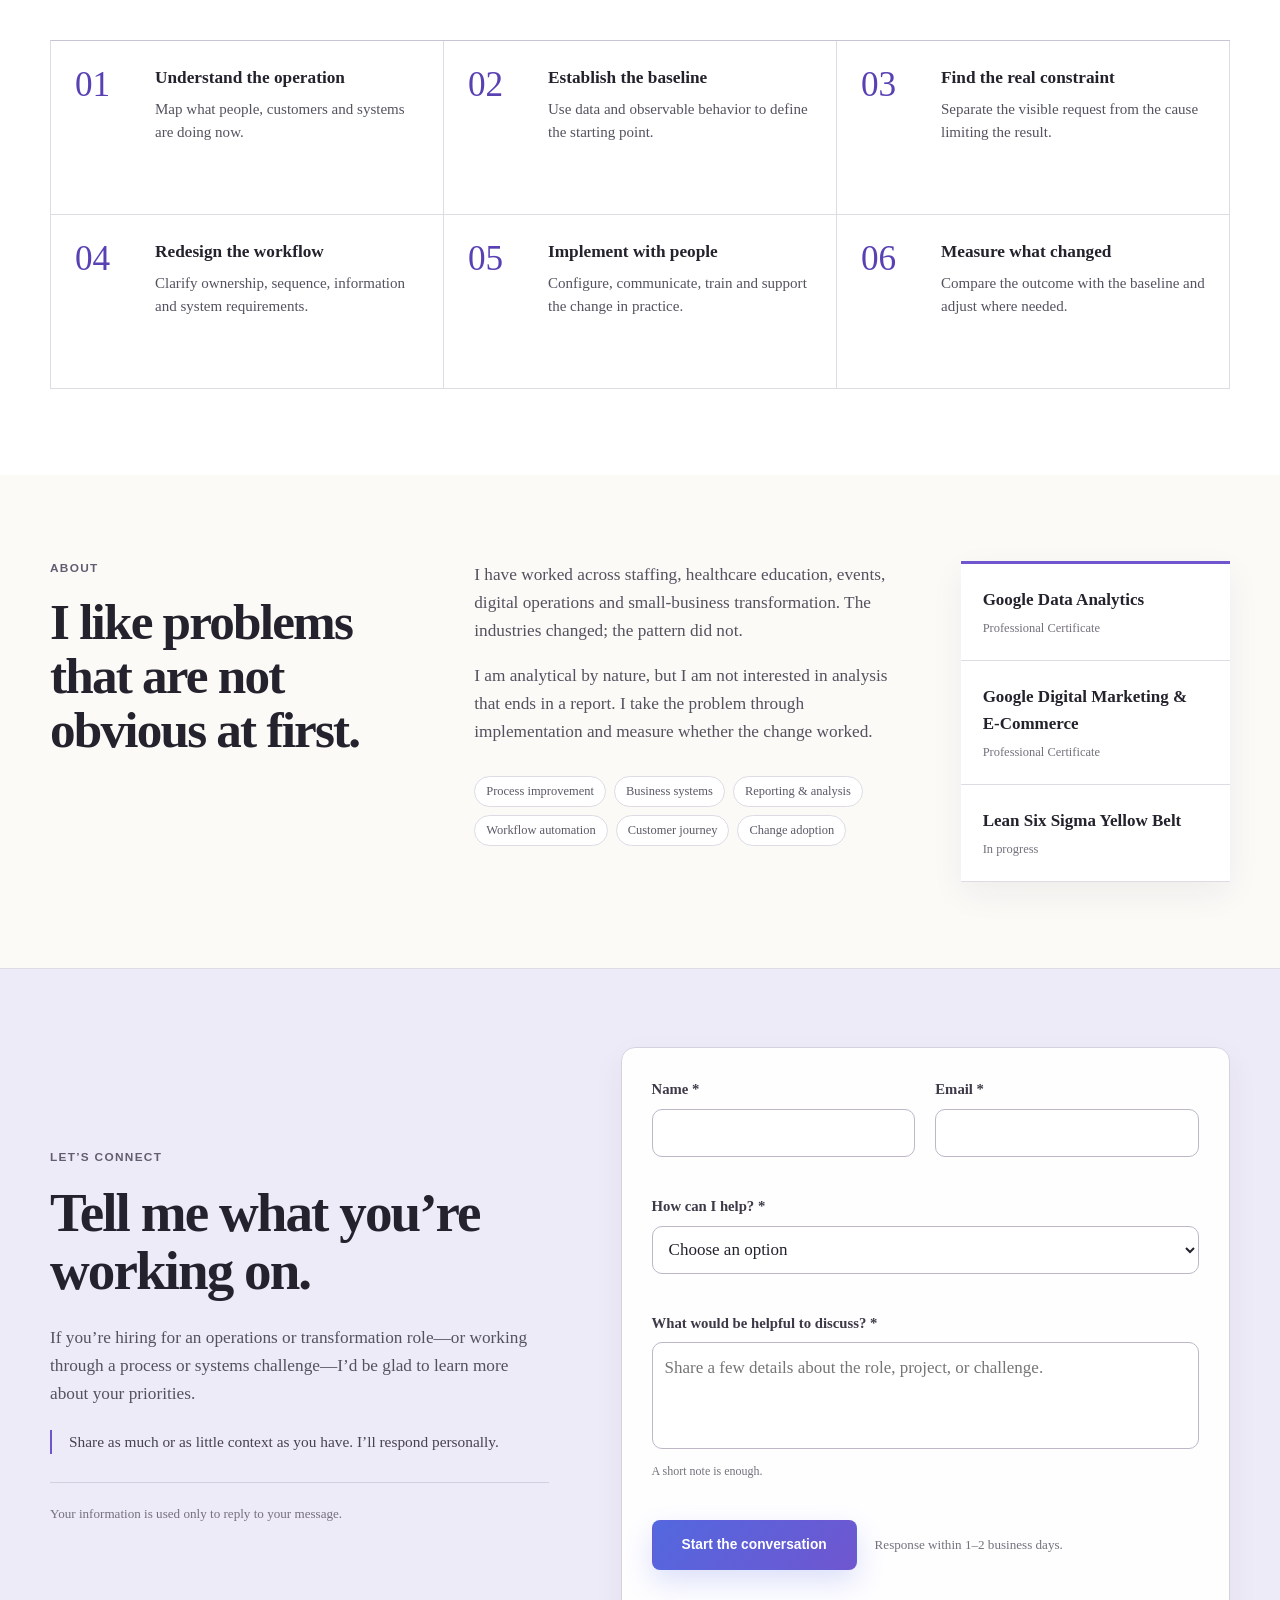
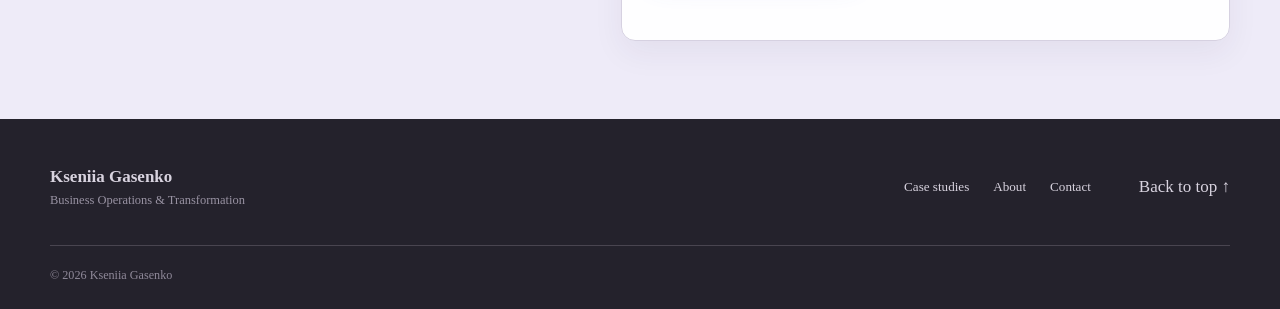
==== commit b70df719: "Update index.html" ====
--- a/index.html
+++ b/index.html
@@ -11,7 +11,7 @@
   <meta property="og:image" content="assets/images/hero/kseniia-photo.png">
   <link rel="canonical" href="https://kgasenko-lab.github.io/kgasenko-portfolio/">
   <title>Kseniia Gasenko | Business Operations & Transformation</title>
-  <link rel="stylesheet" href="css/style.css?v=20260823-5">
+  <link rel="stylesheet" href="css/style.css?v=20260823-8">
 </head>
 <body>
   <a class="skip-link" href="#main-content">Skip to main content</a>
@@ -94,6 +94,6 @@
     </div></section>
   </main>
   <footer class="site-footer"><div class="container footer-grid"><div><strong>Kseniia Gasenko</strong><span>Business Operations & Transformation</span></div><nav aria-label="Footer navigation"><a href="#case-studies">Case studies</a><a href="#about">About</a><a href="#contact">Contact</a></nav><a href="#top">Back to top ↑</a></div><div class="container footer-bottom">© <span id="year">2026</span> Kseniia Gasenko</div></footer>
-  <script src="js/main.js?v=20260823-3"></script>
+  <script src="js/main.js?v=20260823-6"></script>
 </body>
 </html>
--- a/css/style.css
+++ b/css/style.css
@@ -51,8 +51,8 @@
 h3 { margin-bottom: 14px; font-size: clamp(1.6rem, 2.25vw, 2.3rem); line-height: 1.12; }
 .eyebrow { display: flex; align-items: center; gap: 10px; margin-bottom: 18px; color: #625d70; font-family: "Avenir Next", Avenir, "Trebuchet MS", sans-serif; font-size: .74rem; font-weight: 700; letter-spacing: .11em; line-height: 1.35; text-transform: uppercase; }
 .eyebrow > span { width: 8px; height: 8px; border-radius: 50%; background: var(--violet); box-shadow: 0 0 0 5px rgba(111, 86, 207, .12); }
-.section { padding: 108px 0; }
-.section-heading { margin-bottom: 52px; }
+.section { padding: 86px 0; }
+.section-heading { margin-bottom: 38px; }
 .split-heading { display: grid; grid-template-columns: minmax(0, 1.35fr) minmax(280px, .65fr); align-items: end; gap: 72px; }
 .split-heading > p, .case-heading > p { margin-bottom: 8px; color: var(--ink-soft); font-size: 1.08rem; }
 
@@ -75,10 +75,7 @@
 .nav-cta:hover { background: var(--violet-dark); }
 .menu-toggle, .mobile-menu { display: none; }
 
-.hero { min-height: 650px; display: grid; align-items: center; position: relative; isolation: isolate; overflow: hidden; border-bottom: 1px solid var(--line); background: var(--paper); }
-.hero::after { content: ""; position: absolute; z-index: -1; inset: 0; background: linear-gradient(90deg, var(--paper) 0%, var(--paper) 41%, rgba(251,250,247,.97) 50%, rgba(251,250,247,.72) 60%, rgba(251,250,247,.1) 78%); pointer-events: none; }
-.hero-portrait { position: absolute; z-index: -2; inset: 0 0 0 auto; width: min(72vw, 1100px); overflow: hidden; }
-.hero-portrait img { width: 100%; height: 100%; object-fit: cover; object-position: 58% center; }
+.hero { min-height: 650px; display: grid; align-items: center; position: relative; overflow: hidden; border-bottom: 1px solid var(--line); background-color: var(--paper); background-image: linear-gradient(90deg, rgba(251,250,247,1) 0%, rgba(251,250,247,.99) 34%, rgba(251,250,247,.93) 45%, rgba(251,250,247,.5) 58%, rgba(251,250,247,0) 72%), url("../assets/images/hero/kseniia-photo.png"); background-repeat: no-repeat; background-position: center, right top; background-size: 100% 100%, auto 100%; }
 .hero-grid { min-height: 650px; display: flex; align-items: center; position: relative; }
 .hero-copy { width: min(100%, 690px); padding: 64px 0 70px; }
 .hero-lead { max-width: 650px; margin-bottom: 16px; padding-left: 20px; border-left: 2px solid var(--blue); color: #45424d; font-size: 1.2rem; line-height: 1.65; }
@@ -154,12 +151,13 @@
 .case-content .text-link { align-self: flex-start; }
 
 .method-section { background: var(--surface); }
-.method-list { display: grid; grid-template-columns: repeat(6, 1fr); margin: 0; padding: 0; border-top: 1px solid var(--line-strong); list-style: none; }
-.method-list li { min-height: 190px; padding: 26px 22px; border-right: 1px solid var(--line); }
-.method-list li:last-child { border-right: 0; }
-.method-list span { color: var(--violet); font-size: .72rem; font-weight: 800; }
-.method-list strong { display: block; margin-top: 44px; font-size: .95rem; }
-.method-list p { margin: 6px 0 0; color: var(--muted); font-size: .82rem; line-height: 1.45; }
+.method-section .split-heading { grid-template-columns: 1fr .78fr; gap: 54px; }
+.method-section .split-heading h2 { margin-bottom: 0; font-size: clamp(2.6rem, 4.2vw, 4.3rem); }
+.method-list { display: grid; grid-template-columns: repeat(3, 1fr); margin: 0; padding: 0; border-top: 1px solid var(--line-strong); border-left: 1px solid var(--line); list-style: none; }
+.method-list li { min-height: 174px; display: grid; grid-template-columns: 62px 1fr; gap: 18px; padding: 26px 24px; border-right: 1px solid var(--line); border-bottom: 1px solid var(--line); }
+.method-list span { color: var(--violet-dark); font-family: "Iowan Old Style", Palatino, Georgia, serif; font-size: 2.2rem; font-weight: 500; line-height: 1; }
+.method-list strong { display: block; font-size: 1.08rem; line-height: 1.3; }
+.method-list p { margin: 9px 0 0; color: var(--ink-soft); font-size: .94rem; line-height: 1.5; }
 
 .about-section { background: var(--paper); }
 .about-grid { display: grid; grid-template-columns: .85fr 1fr .65fr; gap: 72px; align-items: start; }
@@ -171,17 +169,20 @@
 
 .contact-section { border-top: 1px solid var(--line); background: var(--surface-violet); }
 .contact-section { padding-block: 78px; }
-.contact-grid { display: grid; grid-template-columns: .82fr 1fr; gap: 64px; align-items: start; }
-.contact-copy { position: sticky; top: calc(var(--header-height) + 30px); }
+.contact-grid { display: grid; grid-template-columns: minmax(320px, .9fr) minmax(480px, 1.1fr); gap: 72px; align-items: center; }
+.contact-copy { max-width: 520px; }
+.contact-copy h2 { font-size: clamp(2.7rem, 4.3vw, 4.4rem); }
+.contact-copy > p:not(.eyebrow):not(.privacy-note):not(.contact-invitation) { color: var(--ink-soft); font-size: 1.08rem; }
+.contact-invitation { margin: 22px 0 0; padding-left: 17px; border-left: 2px solid var(--violet); color: #46424f; font-size: .96rem; }
 .privacy-note { margin-top: 28px; padding-top: 20px; border-top: 1px solid #d3cfe0; color: var(--muted); font-size: .82rem; }
-.contact-form { max-width: 660px; padding: 26px; border: 1px solid #d6d1e1; border-radius: 14px; background: rgba(255,255,255,.9); box-shadow: var(--shadow-sm); }
+.contact-form { width: 100%; max-width: 620px; padding: 30px; border: 1px solid #d6d1e1; border-radius: 14px; background: rgba(255,255,255,.94); box-shadow: var(--shadow-sm); }
 .form-row { display: grid; grid-template-columns: 1fr 1fr; gap: 20px; }
 .form-field { margin-bottom: 13px; }
-.form-field label { display: block; margin-bottom: 8px; color: #3d3947; font-size: .86rem; font-weight: 750; }
+.form-field label { display: block; margin-bottom: 7px; color: #3d3947; font-size: .92rem; font-weight: 700; }
 .form-field label span:not([aria-hidden]) { color: var(--muted); font-size: .75rem; font-weight: 500; }
 .form-field input, .form-field select, .form-field textarea { width: 100%; border: 1px solid #bdb7c8; border-radius: 10px; color: var(--ink); background: #fff; transition: border-color .15s ease, box-shadow .15s ease; }
-.form-field input, .form-field select { min-height: 46px; padding: 9px 12px; }
-.form-field textarea { min-height: 112px; padding: 11px 12px; resize: none; }
+.form-field input, .form-field select { min-height: 48px; padding: 9px 12px; }
+.form-field textarea { min-height: 92px; padding: 11px 12px; resize: none; }
 .form-field input:hover, .form-field select:hover, .form-field textarea:hover { border-color: #91889f; }
 .form-field input:focus, .form-field select:focus, .form-field textarea:focus { outline: 0; border-color: var(--blue); box-shadow: var(--focus); }
 .form-field [aria-invalid="true"] { border-color: var(--error); }
@@ -189,8 +190,8 @@
 .field-hint { margin: 5px 0 0; color: var(--muted); font-size: .75rem; }
 .form-summary { margin-bottom: 22px; padding: 14px 16px; border-left: 4px solid var(--error); border-radius: 7px; color: #6d252a; background: #fff0f1; font-size: .86rem; }
 .form-submit-row { display: flex; align-items: center; gap: 18px; }
-.form-submit-row p { margin: 0; color: var(--muted); font-size: .78rem; }
-.form-submit { min-width: 160px; }
+.form-submit-row p { margin: 0; color: var(--muted); font-size: .82rem; }
+.form-submit { min-width: 205px; }
 .form-submit[disabled] { cursor: wait; opacity: .78; transform: none; }
 .submit-spinner { width: 16px; height: 16px; display: none; border: 2px solid rgba(255,255,255,.45); border-top-color: #fff; border-radius: 50%; animation: spin .7s linear infinite; }
 .form-submit.is-busy .submit-spinner { display: block; }
@@ -220,9 +221,7 @@
   .mobile-menu[hidden] { display: none; }
   .mobile-menu-inner { display: grid; padding-top: 14px; }
   .mobile-menu a { min-height: 58px; display: flex; align-items: center; border-bottom: 1px solid var(--line); font: 600 1.3rem/1.2 Georgia, serif; }
-  .hero::after { background: linear-gradient(180deg, var(--paper) 0%, var(--paper) 47%, rgba(251,250,247,.96) 56%, rgba(251,250,247,.26) 76%, rgba(251,250,247,0) 100%); }
-  .hero-portrait { inset: auto 0 0; width: 100%; height: 52%; }
-  .hero-portrait img { object-position: 55% 38%; }
+  .hero { background-image: linear-gradient(180deg, var(--paper) 0%, var(--paper) 46%, rgba(251,250,247,.96) 56%, rgba(251,250,247,.38) 75%, rgba(251,250,247,0) 100%), url("../assets/images/hero/kseniia-photo.png"); background-position: center, 62% bottom; background-size: 100% 100%, auto 56%; }
   .hero-grid { min-height: 830px; align-items: flex-start; }
   .hero-copy { padding: 50px 0 410px; }
   .impact-grid { grid-template-columns: repeat(2, 1fr); }
@@ -235,8 +234,7 @@
   .case-card-featured .case-image { aspect-ratio: 16 / 7; }
   .case-snapshot { grid-template-columns: 1fr; }
   .case-snapshot div + div { padding-left: 0; border-top: 1px solid var(--line); border-left: 0; }
-  .method-list { grid-template-columns: repeat(3, 1fr); }
-  .method-list li { border-bottom: 1px solid var(--line); }
+  .method-list { grid-template-columns: repeat(2, 1fr); }
   .about-grid { grid-template-columns: 1fr 1fr; }
   .credential-panel { grid-column: 2; }
   .contact-grid { gap: 50px; }
@@ -251,8 +249,7 @@
   h1 { font-size: clamp(2.75rem, 12vw, 3.7rem); }
   h2 { font-size: clamp(2.2rem, 9.5vw, 3rem); }
   .hero { min-height: 780px; }
-  .hero-portrait { height: 44%; }
-  .hero-portrait img { object-position: 58% 42%; }
+  .hero { background-position: center, 65% bottom; background-size: 100% 100%, auto 45%; }
   .hero-grid { min-height: 780px; }
   .hero-copy { padding: 38px 0 330px; }
   .hero-lead { padding-left: 15px; font-size: 1.05rem; }
@@ -270,10 +267,8 @@
   .case-image, .case-card-featured .case-image { min-height: 0; aspect-ratio: 16 / 9; }
   .case-content { padding: 28px 22px; }
   .method-list { grid-template-columns: 1fr; }
-  .method-list li { min-height: 0; display: grid; grid-template-columns: 44px 1fr; padding: 18px 0; border-right: 0; }
-  .method-list span { grid-row: 1 / 3; }
-  .method-list strong { margin: 0; }
-  .method-list p { margin-top: 3px; }
+  .method-list li { min-height: 0; grid-template-columns: 52px 1fr; padding: 22px 18px; }
+  .method-list span { font-size: 1.8rem; }
   .credential-panel { grid-column: auto; }
   .contact-copy { position: static; }
   .contact-form { padding: 24px 18px; }
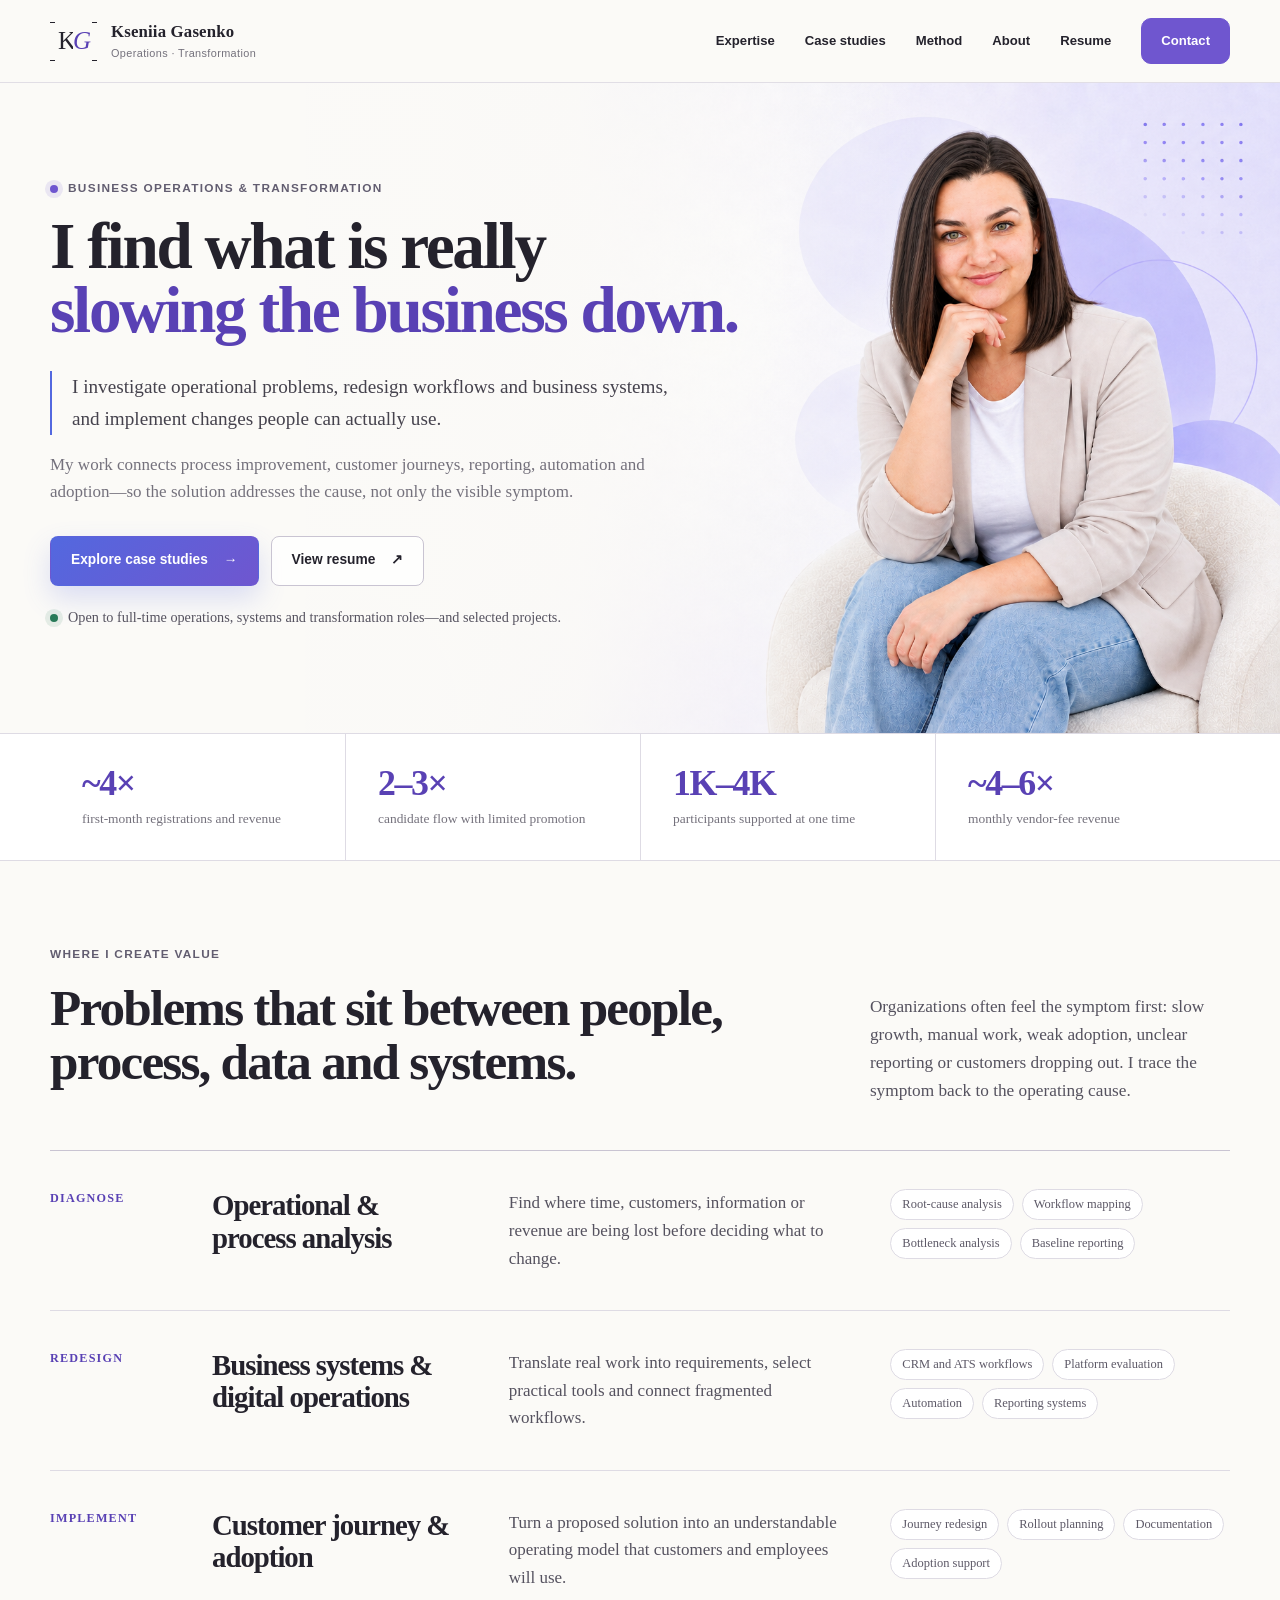
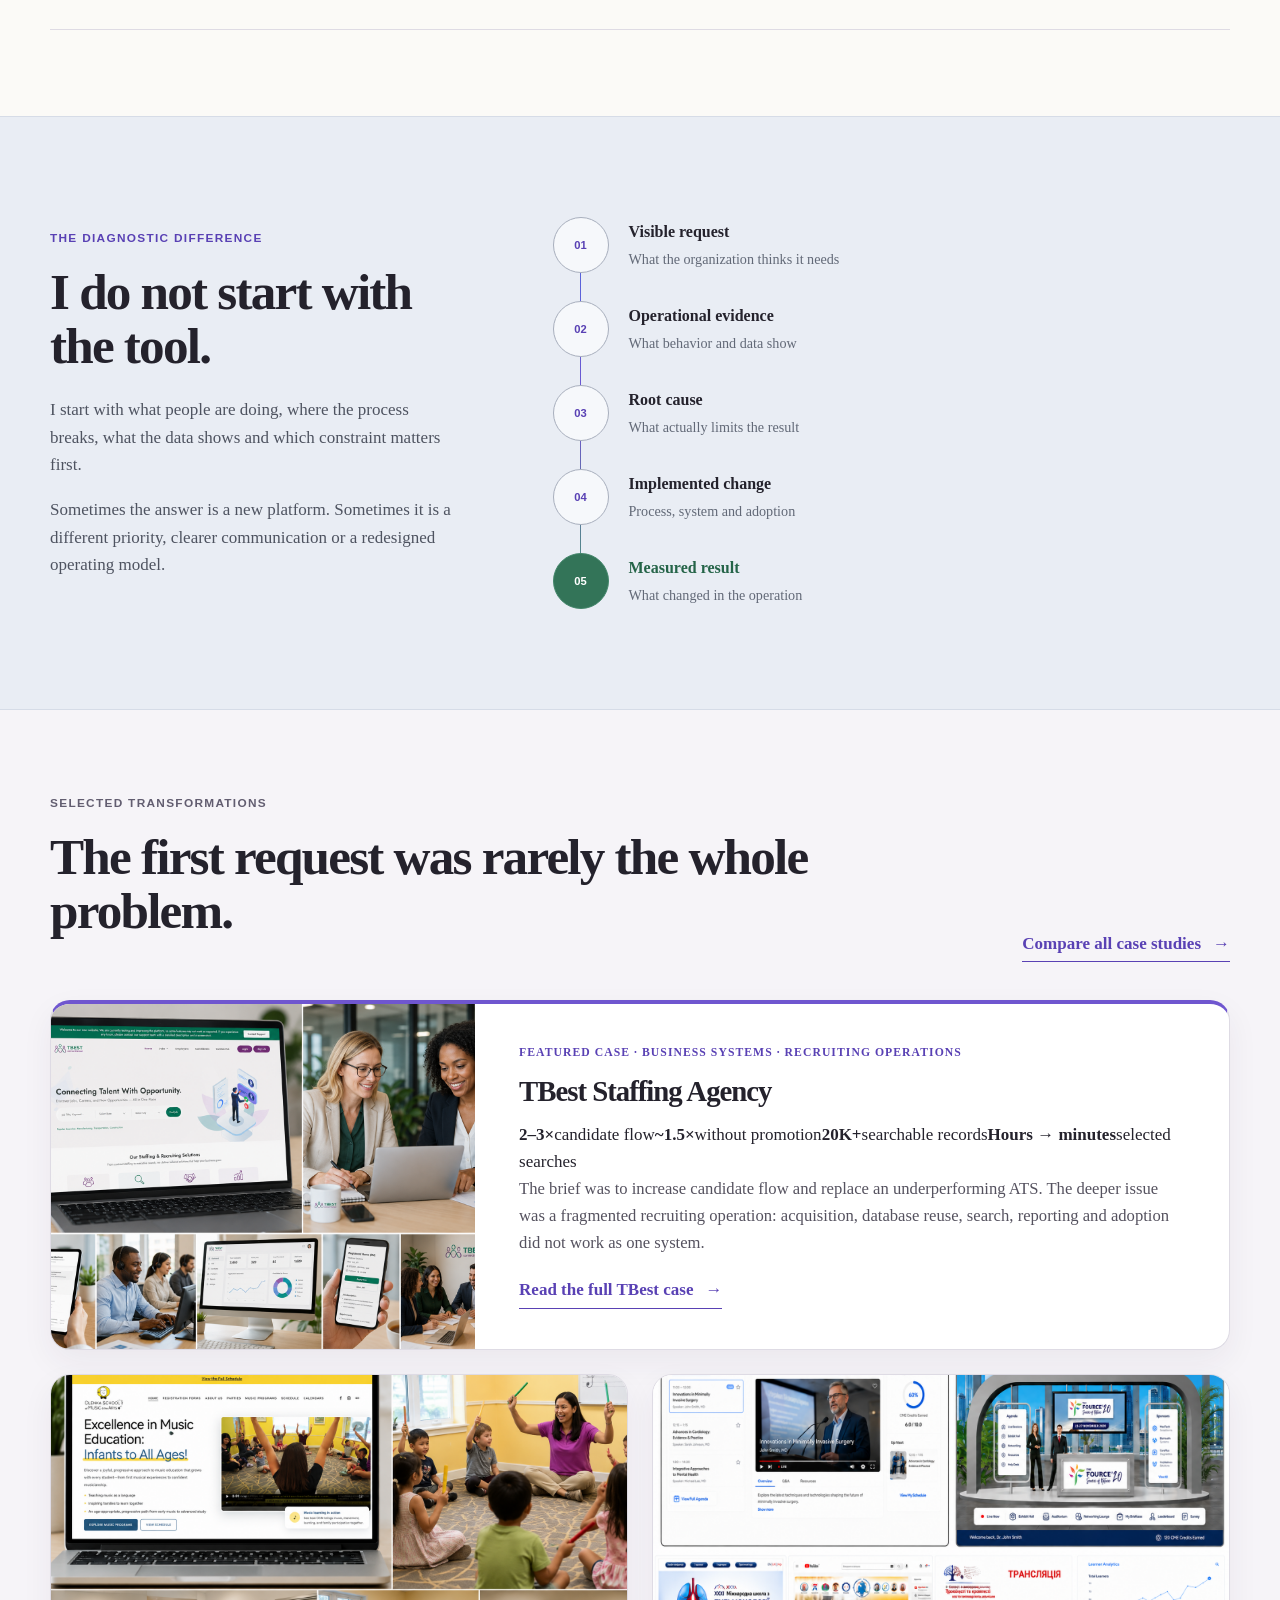
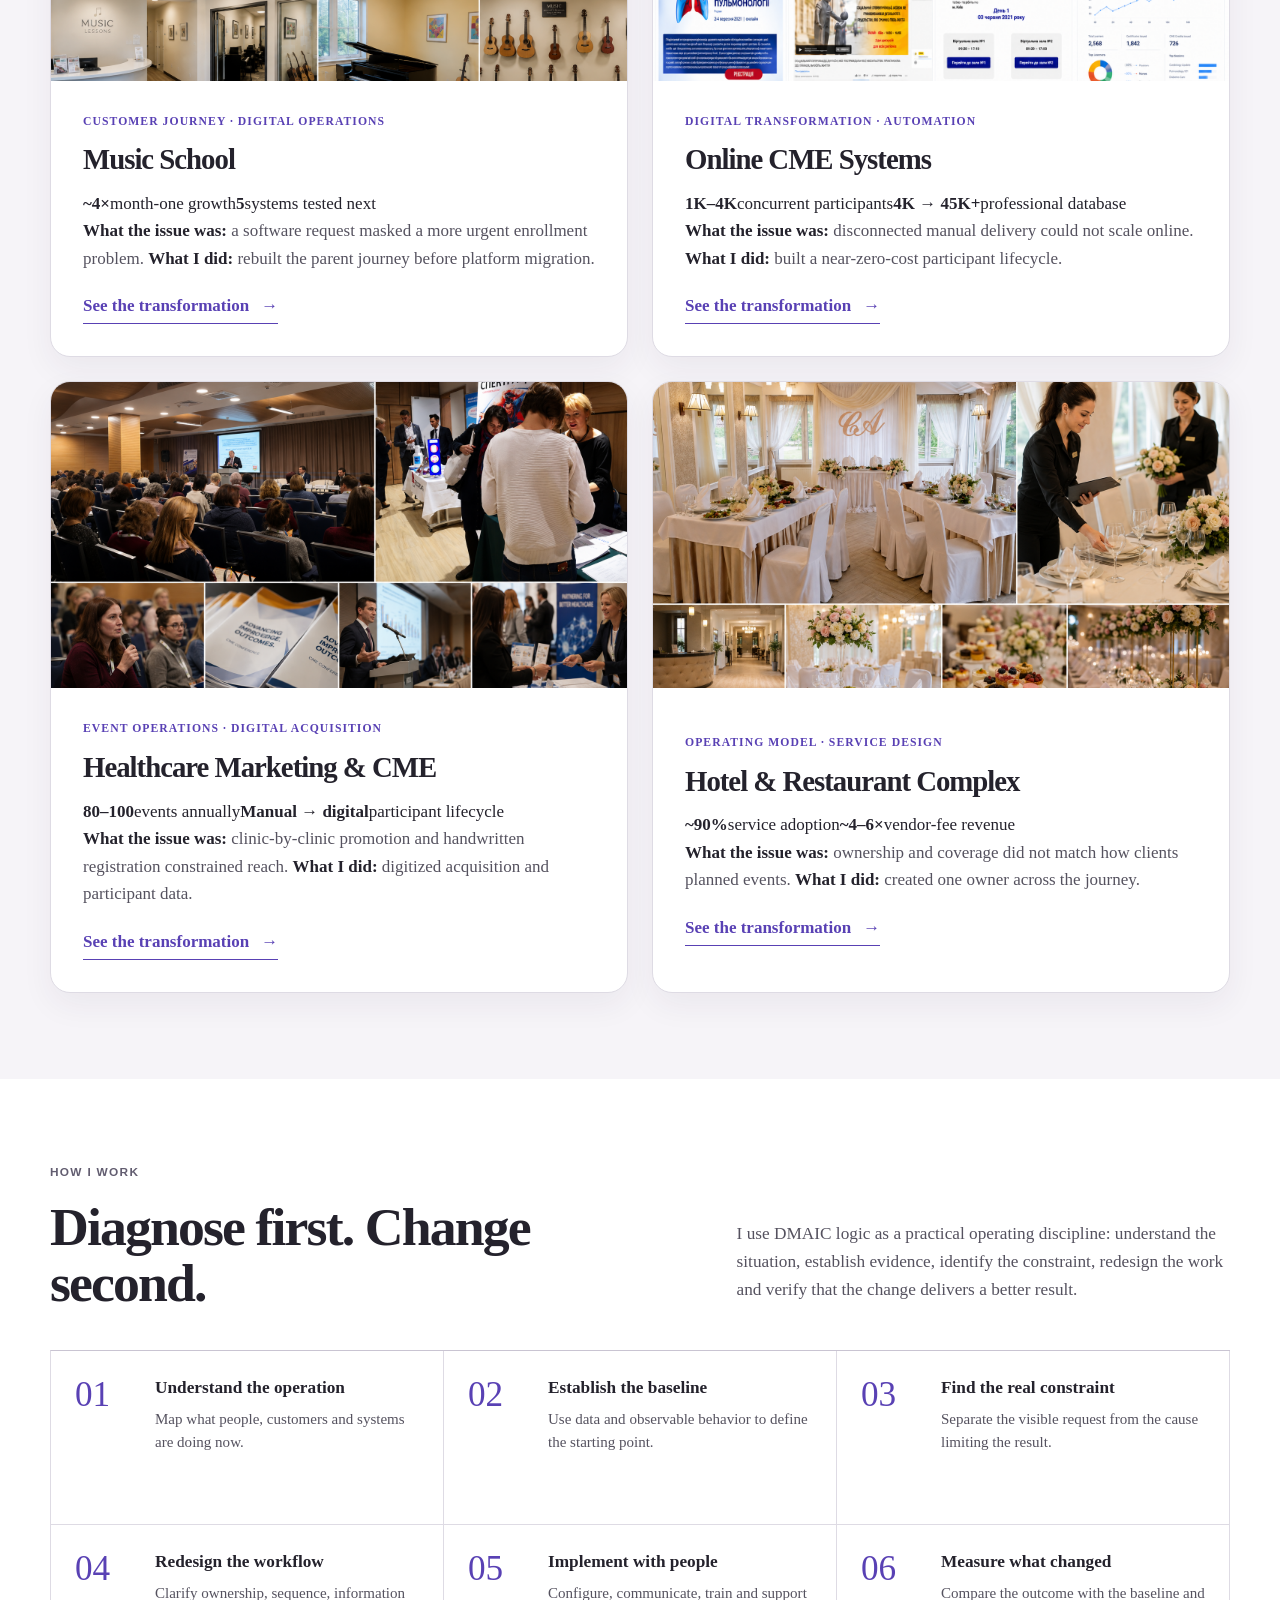
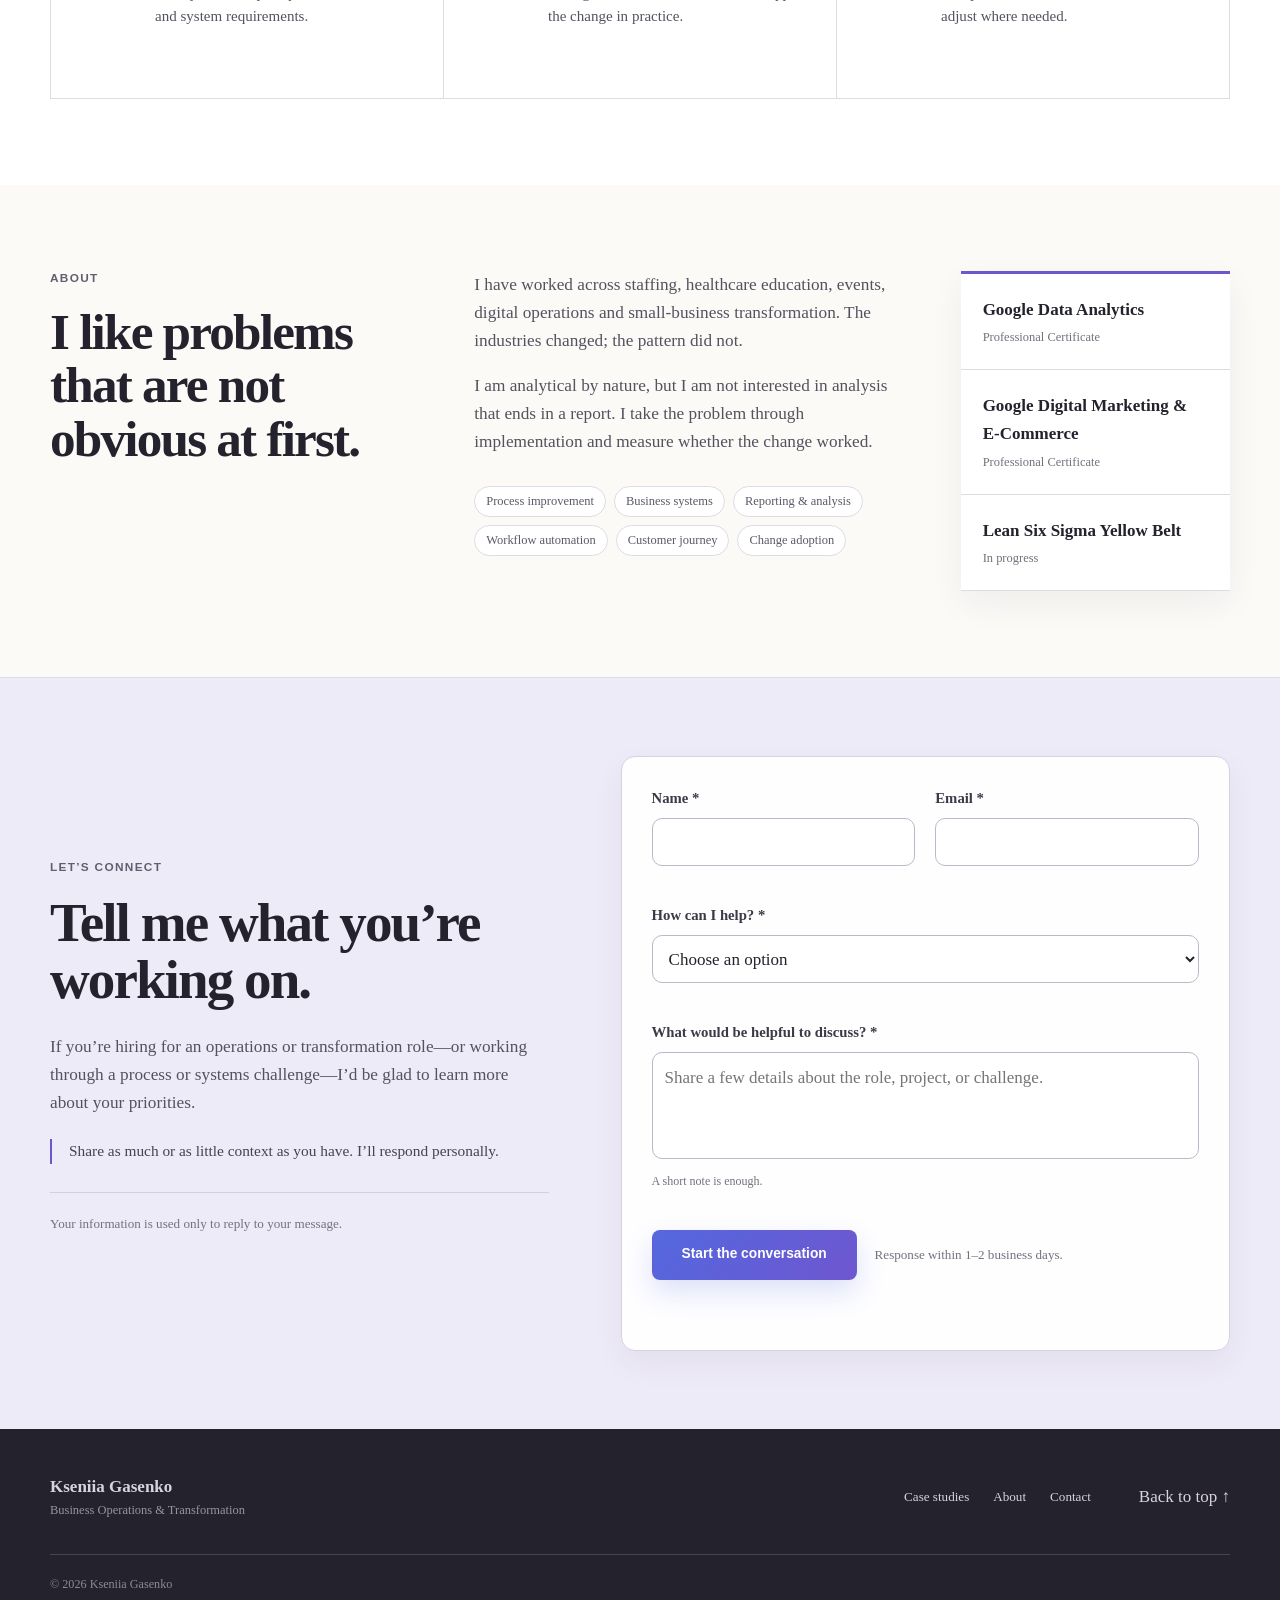
==== commit bfa9981e: "Update index.html" ====
--- a/index.html
+++ b/index.html
@@ -11,7 +11,7 @@
   <meta property="og:image" content="assets/images/hero/kseniia-photo.png">
   <link rel="canonical" href="https://kgasenko-lab.github.io/kgasenko-portfolio/">
   <title>Kseniia Gasenko | Business Operations & Transformation</title>
-  <link rel="stylesheet" href="css/style.css?v=20260823-8">
+  <link rel="stylesheet" href="css/style.css?v=20260823-12">
 </head>
 <body>
   <a class="skip-link" href="#main-content">Skip to main content</a>
@@ -66,11 +66,11 @@
     <section class="section cases-section" id="case-studies"><div class="container">
       <div class="section-heading case-heading"><div><p class="eyebrow">Selected transformations</p><h2>The first request was rarely the whole problem.</h2></div><a class="text-link" href="case-studies.html">Compare all case studies <span aria-hidden="true">→</span></a></div>
       <div class="case-grid">
-        <article class="case-card case-card-featured"><a class="case-image" href="case-studies.html#staffing-agency"><img src="assets/images/projects/staffing-agency.png" alt="TBest staffing systems, recruiting workflow and reporting transformation" width="1536" height="1024"></a><div class="case-content"><p class="case-type">Featured case · Business systems · Recruiting operations</p><h3><a href="case-studies.html#staffing-agency">TBest Staffing Agency</a></h3><p class="case-intro">The brief was to increase candidate flow and replace an underperforming ATS. The deeper issue was a fragmented recruiting operation: acquisition, database reuse, search, reporting and adoption did not work as one system.</p><dl class="case-snapshot"><div><dt>What was happening</dt><dd>Up to ~300 resumes a month, weak website conversion and hours-long database searches.</dd></div><div><dt>What I changed</dt><dd>Evaluated platforms across 90+ criteria, implemented an ATS/CRM stack, redesigned workflows and trained recruiters.</dd></div><div><dt>Business result</dt><dd><strong>2–3×</strong> candidate flow and a <strong>20K+</strong> searchable talent database.</dd></div></dl><a class="text-link" href="case-studies.html#staffing-agency">Read the full TBest case <span aria-hidden="true">→</span></a></div></article>
-        <article class="case-card"><a class="case-image" href="case-studies.html#music-school"><img src="assets/images/projects/music-school.png" alt="Music school website, scheduling and enrollment work" width="1536" height="1024" loading="lazy"></a><div class="case-content"><p class="case-type">Customer journey · Digital operations</p><h3><a href="case-studies.html#music-school">Music School</a></h3><p><strong>Problem:</strong> a software request masked a more urgent enrollment issue. <strong>Change:</strong> rebuilt the parent journey before platform migration. <strong>Result:</strong> ~4× month-one registrations and revenue.</p><div class="case-metrics"><span><strong>~4×</strong> month-one growth</span><span><strong>5</strong> systems tested next</span></div><a class="text-link" href="case-studies.html#music-school">See the transformation <span aria-hidden="true">→</span></a></div></article>
-        <article class="case-card"><a class="case-image" href="case-studies.html#online-cme"><img src="assets/images/projects/online-cme.png" alt="Online healthcare education system" width="1536" height="1024" loading="lazy"></a><div class="case-content"><p class="case-type">Digital transformation · Automation</p><h3><a href="case-studies.html#online-cme">Online CME Systems</a></h3><p><strong>Problem:</strong> disconnected manual delivery could not scale online. <strong>Change:</strong> built a near-zero-cost participant lifecycle. <strong>Result:</strong> 1K–4K people supported at once.</p><div class="case-metrics"><span><strong>1K–4K</strong> concurrent participants</span><span><strong>4K → 45K+</strong> database</span></div><a class="text-link" href="case-studies.html#online-cme">See the transformation <span aria-hidden="true">→</span></a></div></article>
-        <article class="case-card"><a class="case-image" href="case-studies.html#healthcare-cme"><img src="assets/images/projects/healthcare-cme.png" alt="Healthcare event registration and digital acquisition" width="1536" height="1024" loading="lazy"></a><div class="case-content"><p class="case-type">Event operations · Digital acquisition</p><h3><a href="case-studies.html#healthcare-cme">Healthcare Marketing & CME</a></h3><p><strong>Problem:</strong> clinic-by-clinic promotion and handwritten registration constrained reach. <strong>Change:</strong> digitized acquisition and participant data. <strong>Result:</strong> a reusable audience across 80–100 annual events.</p><div class="case-metrics"><span><strong>80–100</strong> events annually</span><span><strong>Manual → digital</strong> participant lifecycle</span></div><a class="text-link" href="case-studies.html#healthcare-cme">See the transformation <span aria-hidden="true">→</span></a></div></article>
-        <article class="case-card"><a class="case-image" href="case-studies.html#hotel-complex"><img src="assets/images/projects/hotel-complex.png" alt="Hotel and restaurant event service operation" width="1536" height="1024" loading="lazy"></a><div class="case-content"><p class="case-type">Operating model · Service design</p><h3><a href="case-studies.html#hotel-complex">Hotel & Restaurant Complex</a></h3><p><strong>Problem:</strong> ownership and coverage did not match how clients planned events. <strong>Change:</strong> created one owner across the journey. <strong>Result:</strong> ~90% service adoption and ~4–6× vendor-fee revenue.</p><div class="case-metrics"><span><strong>~90%</strong> service adoption</span><span><strong>~4–6×</strong> vendor-fee revenue</span></div><a class="text-link" href="case-studies.html#hotel-complex">See the transformation <span aria-hidden="true">→</span></a></div></article>
+        <article class="case-card case-card-featured"><a class="case-image" href="case-studies.html#staffing-agency"><img src="assets/images/projects/staffing-agency.png" alt="TBest staffing systems, recruiting workflow and reporting transformation" width="1536" height="1024"></a><div class="case-content"><p class="case-type">Featured case · Business systems · Recruiting operations</p><h3><a href="case-studies.html#staffing-agency">TBest Staffing Agency</a></h3><div class="case-results-line" aria-label="TBest results"><span><strong>2–3×</strong>candidate flow</span><span><strong>~1.5×</strong>without promotion</span><span><strong>20K+</strong>searchable records</span><span><strong>Hours → minutes</strong>selected searches</span></div><p class="case-intro">The brief was to increase candidate flow and replace an underperforming ATS. The deeper issue was a fragmented recruiting operation: acquisition, database reuse, search, reporting and adoption did not work as one system.</p><a class="text-link" href="case-studies.html#staffing-agency">Read the full TBest case <span aria-hidden="true">→</span></a></div></article>
+        <article class="case-card"><a class="case-image" href="case-studies.html#music-school"><img src="assets/images/projects/music-school.png" alt="Music school website, scheduling and enrollment work" width="1536" height="1024" loading="lazy"></a><div class="case-content"><p class="case-type">Customer journey · Digital operations</p><h3><a href="case-studies.html#music-school">Music School</a></h3><div class="case-results-line"><span><strong>~4×</strong>month-one growth</span><span><strong>5</strong>systems tested next</span></div><p><strong>What the issue was:</strong> a software request masked a more urgent enrollment problem. <strong>What I did:</strong> rebuilt the parent journey before platform migration.</p><a class="text-link" href="case-studies.html#music-school">See the transformation <span aria-hidden="true">→</span></a></div></article>
+        <article class="case-card"><a class="case-image" href="case-studies.html#online-cme"><img src="assets/images/projects/online-cme.png" alt="Online healthcare education system" width="1536" height="1024" loading="lazy"></a><div class="case-content"><p class="case-type">Digital transformation · Automation</p><h3><a href="case-studies.html#online-cme">Online CME Systems</a></h3><div class="case-results-line"><span><strong>1K–4K</strong>concurrent participants</span><span><strong>4K → 45K+</strong>professional database</span></div><p><strong>What the issue was:</strong> disconnected manual delivery could not scale online. <strong>What I did:</strong> built a near-zero-cost participant lifecycle.</p><a class="text-link" href="case-studies.html#online-cme">See the transformation <span aria-hidden="true">→</span></a></div></article>
+        <article class="case-card"><a class="case-image" href="case-studies.html#healthcare-cme"><img src="assets/images/projects/healthcare-cme.png" alt="Healthcare event registration and digital acquisition" width="1536" height="1024" loading="lazy"></a><div class="case-content"><p class="case-type">Event operations · Digital acquisition</p><h3><a href="case-studies.html#healthcare-cme">Healthcare Marketing & CME</a></h3><div class="case-results-line"><span><strong>80–100</strong>events annually</span><span><strong>Manual → digital</strong>participant lifecycle</span></div><p><strong>What the issue was:</strong> clinic-by-clinic promotion and handwritten registration constrained reach. <strong>What I did:</strong> digitized acquisition and participant data.</p><a class="text-link" href="case-studies.html#healthcare-cme">See the transformation <span aria-hidden="true">→</span></a></div></article>
+        <article class="case-card"><a class="case-image" href="case-studies.html#hotel-complex"><img src="assets/images/projects/hotel-complex.png" alt="Hotel and restaurant event service operation" width="1536" height="1024" loading="lazy"></a><div class="case-content"><p class="case-type">Operating model · Service design</p><h3><a href="case-studies.html#hotel-complex">Hotel & Restaurant Complex</a></h3><div class="case-results-line"><span><strong>~90%</strong>service adoption</span><span><strong>~4–6×</strong>vendor-fee revenue</span></div><p><strong>What the issue was:</strong> ownership and coverage did not match how clients planned events. <strong>What I did:</strong> created one owner across the journey.</p><a class="text-link" href="case-studies.html#hotel-complex">See the transformation <span aria-hidden="true">→</span></a></div></article>
       </div>
     </div></section>
 
@@ -94,6 +94,6 @@
     </div></section>
   </main>
   <footer class="site-footer"><div class="container footer-grid"><div><strong>Kseniia Gasenko</strong><span>Business Operations & Transformation</span></div><nav aria-label="Footer navigation"><a href="#case-studies">Case studies</a><a href="#about">About</a><a href="#contact">Contact</a></nav><a href="#top">Back to top ↑</a></div><div class="container footer-bottom">© <span id="year">2026</span> Kseniia Gasenko</div></footer>
-  <script src="js/main.js?v=20260823-6"></script>
+  <script src="js/main.js?v=20260823-8"></script>
 </body>
 </html>
--- a/css/style.css
+++ b/css/style.css
@@ -75,7 +75,7 @@
 .nav-cta:hover { background: var(--violet-dark); }
 .menu-toggle, .mobile-menu { display: none; }
 
-.hero { min-height: 650px; display: grid; align-items: center; position: relative; overflow: hidden; border-bottom: 1px solid var(--line); background-color: var(--paper); background-image: linear-gradient(90deg, rgba(251,250,247,1) 0%, rgba(251,250,247,.99) 34%, rgba(251,250,247,.93) 45%, rgba(251,250,247,.5) 58%, rgba(251,250,247,0) 72%), url("../assets/images/hero/kseniia-photo.png"); background-repeat: no-repeat; background-position: center, right top; background-size: 100% 100%, auto 100%; }
+.hero { min-height: 650px; display: grid; align-items: center; position: relative; overflow: hidden; border-bottom: 1px solid var(--line); background-color: var(--paper); background-image: linear-gradient(90deg, rgba(251,250,247,1) 0%, rgba(251,250,247,.99) 34%, rgba(251,250,247,.93) 45%, rgba(251,250,247,.5) 58%, rgba(251,250,247,0) 72%), url("../assets/images/hero/kseniia-photo.png?v=20260823-8"); background-repeat: no-repeat; background-position: center, right top; background-size: 100% 100%, auto 100%; }
 .hero-grid { min-height: 650px; display: flex; align-items: center; position: relative; }
 .hero-copy { width: min(100%, 690px); padding: 64px 0 70px; }
 .hero-lead { max-width: 650px; margin-bottom: 16px; padding-left: 20px; border-left: 2px solid var(--blue); color: #45424d; font-size: 1.2rem; line-height: 1.65; }
@@ -221,7 +221,7 @@
   .mobile-menu[hidden] { display: none; }
   .mobile-menu-inner { display: grid; padding-top: 14px; }
   .mobile-menu a { min-height: 58px; display: flex; align-items: center; border-bottom: 1px solid var(--line); font: 600 1.3rem/1.2 Georgia, serif; }
-  .hero { background-image: linear-gradient(180deg, var(--paper) 0%, var(--paper) 46%, rgba(251,250,247,.96) 56%, rgba(251,250,247,.38) 75%, rgba(251,250,247,0) 100%), url("../assets/images/hero/kseniia-photo.png"); background-position: center, 62% bottom; background-size: 100% 100%, auto 56%; }
+  .hero { background-image: linear-gradient(180deg, var(--paper) 0%, var(--paper) 46%, rgba(251,250,247,.96) 56%, rgba(251,250,247,.38) 75%, rgba(251,250,247,0) 100%), url("../assets/images/hero/kseniia-photo.png?v=20260823-8"); background-position: center, 62% bottom; background-size: 100% 100%, auto 56%; }
   .hero-grid { min-height: 830px; align-items: flex-start; }
   .hero-copy { padding: 50px 0 410px; }
   .impact-grid { grid-template-columns: repeat(2, 1fr); }
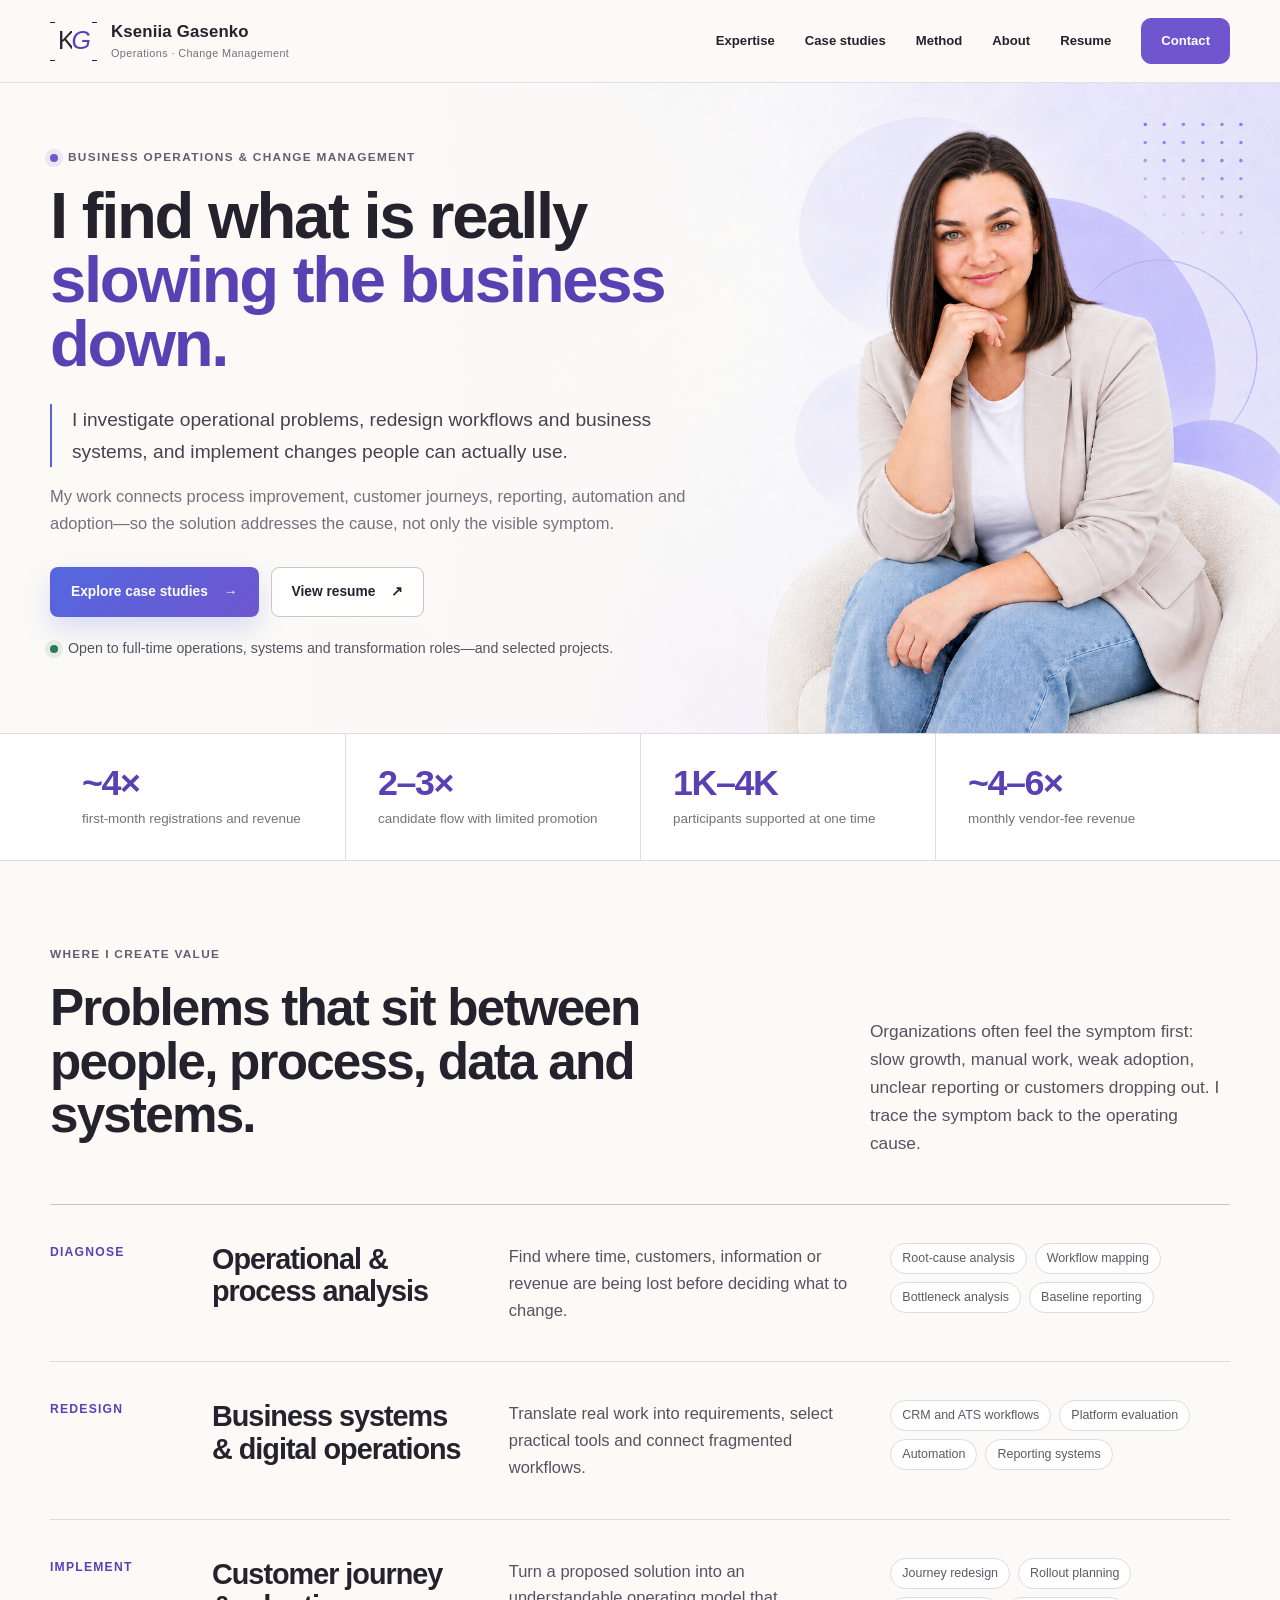
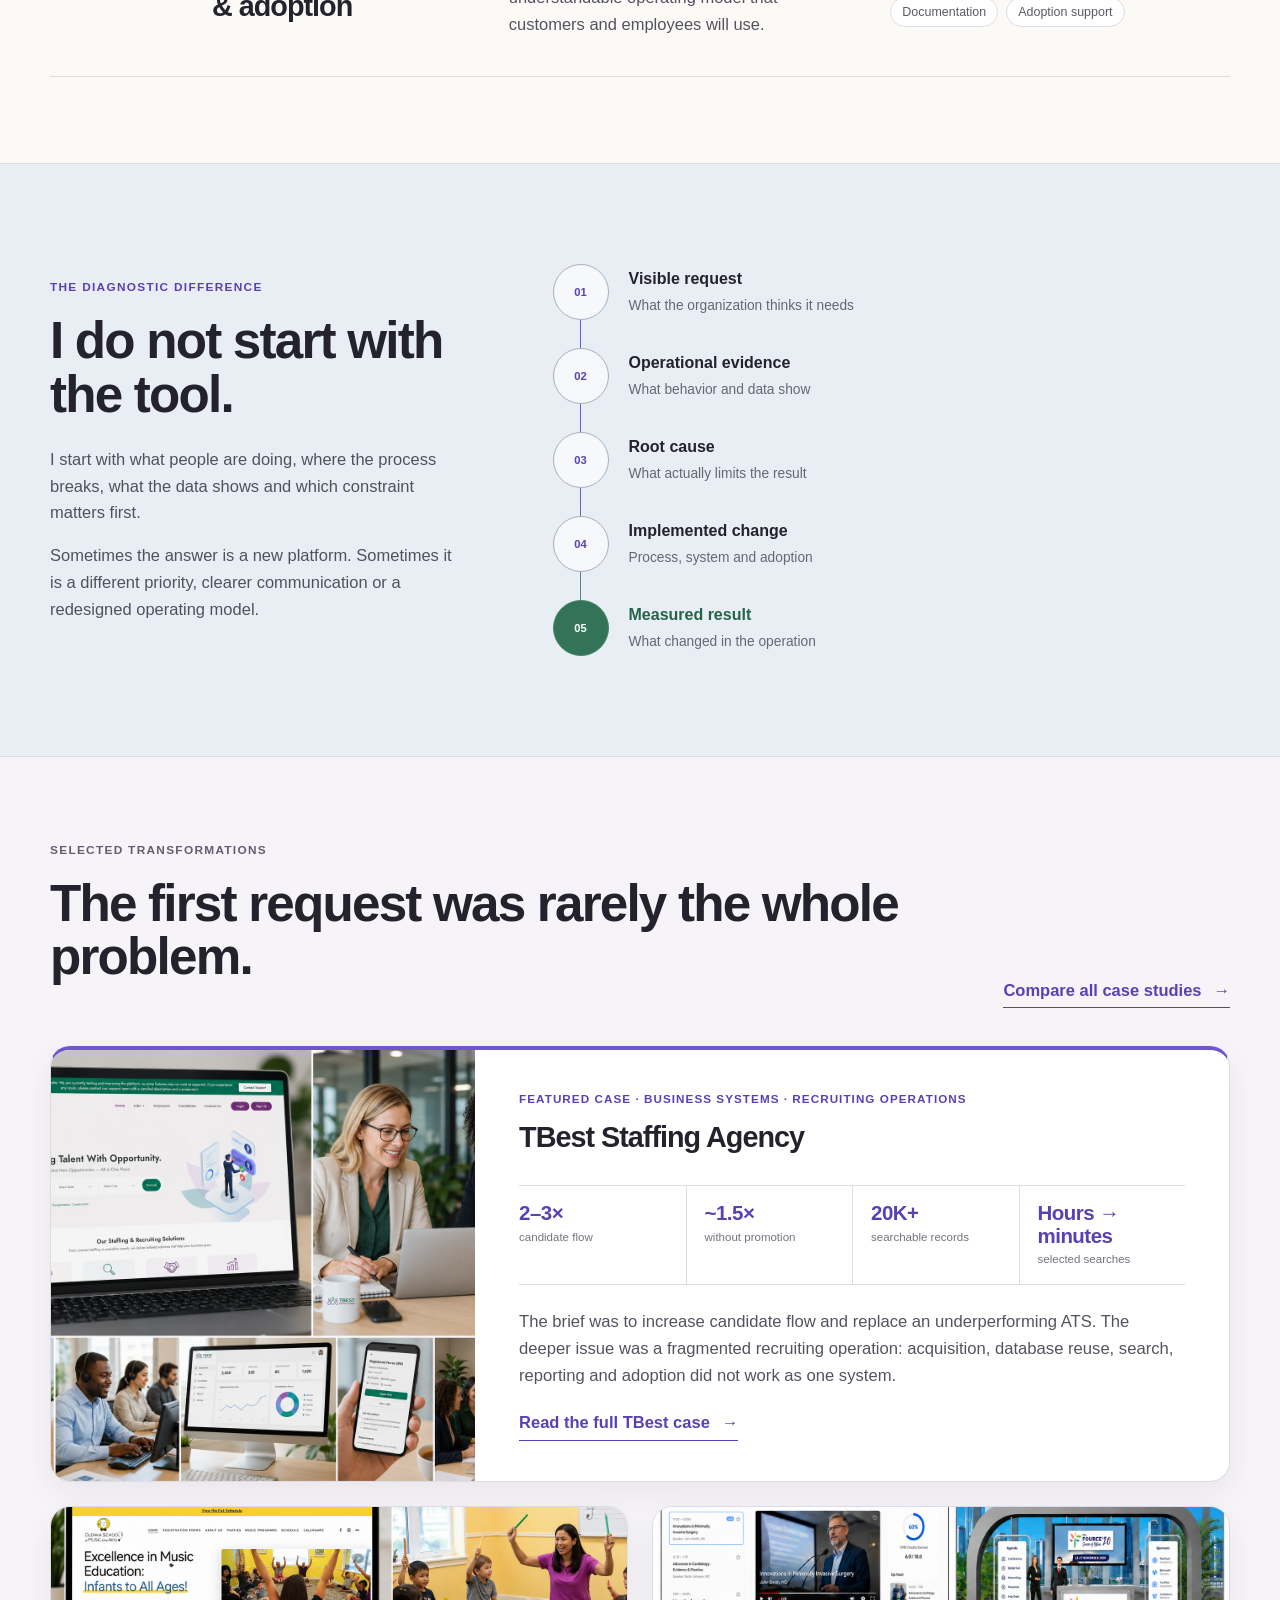
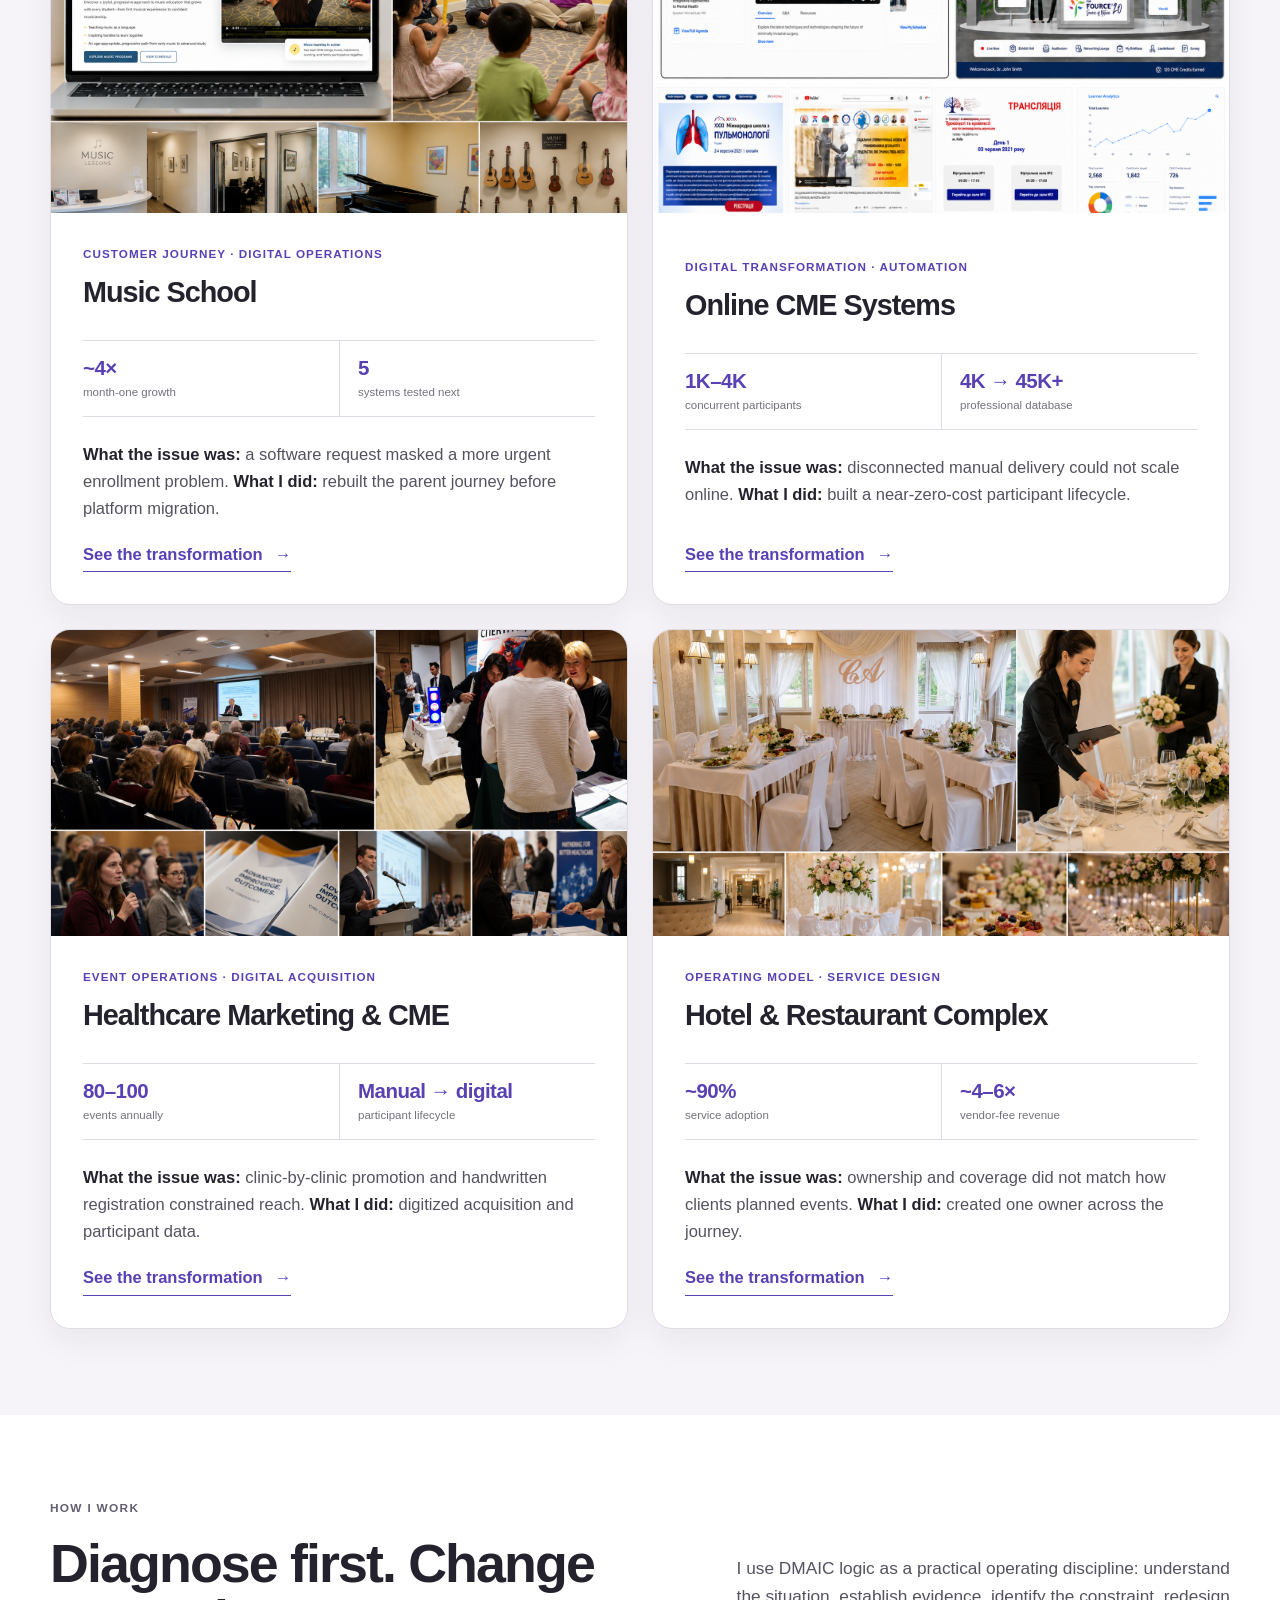
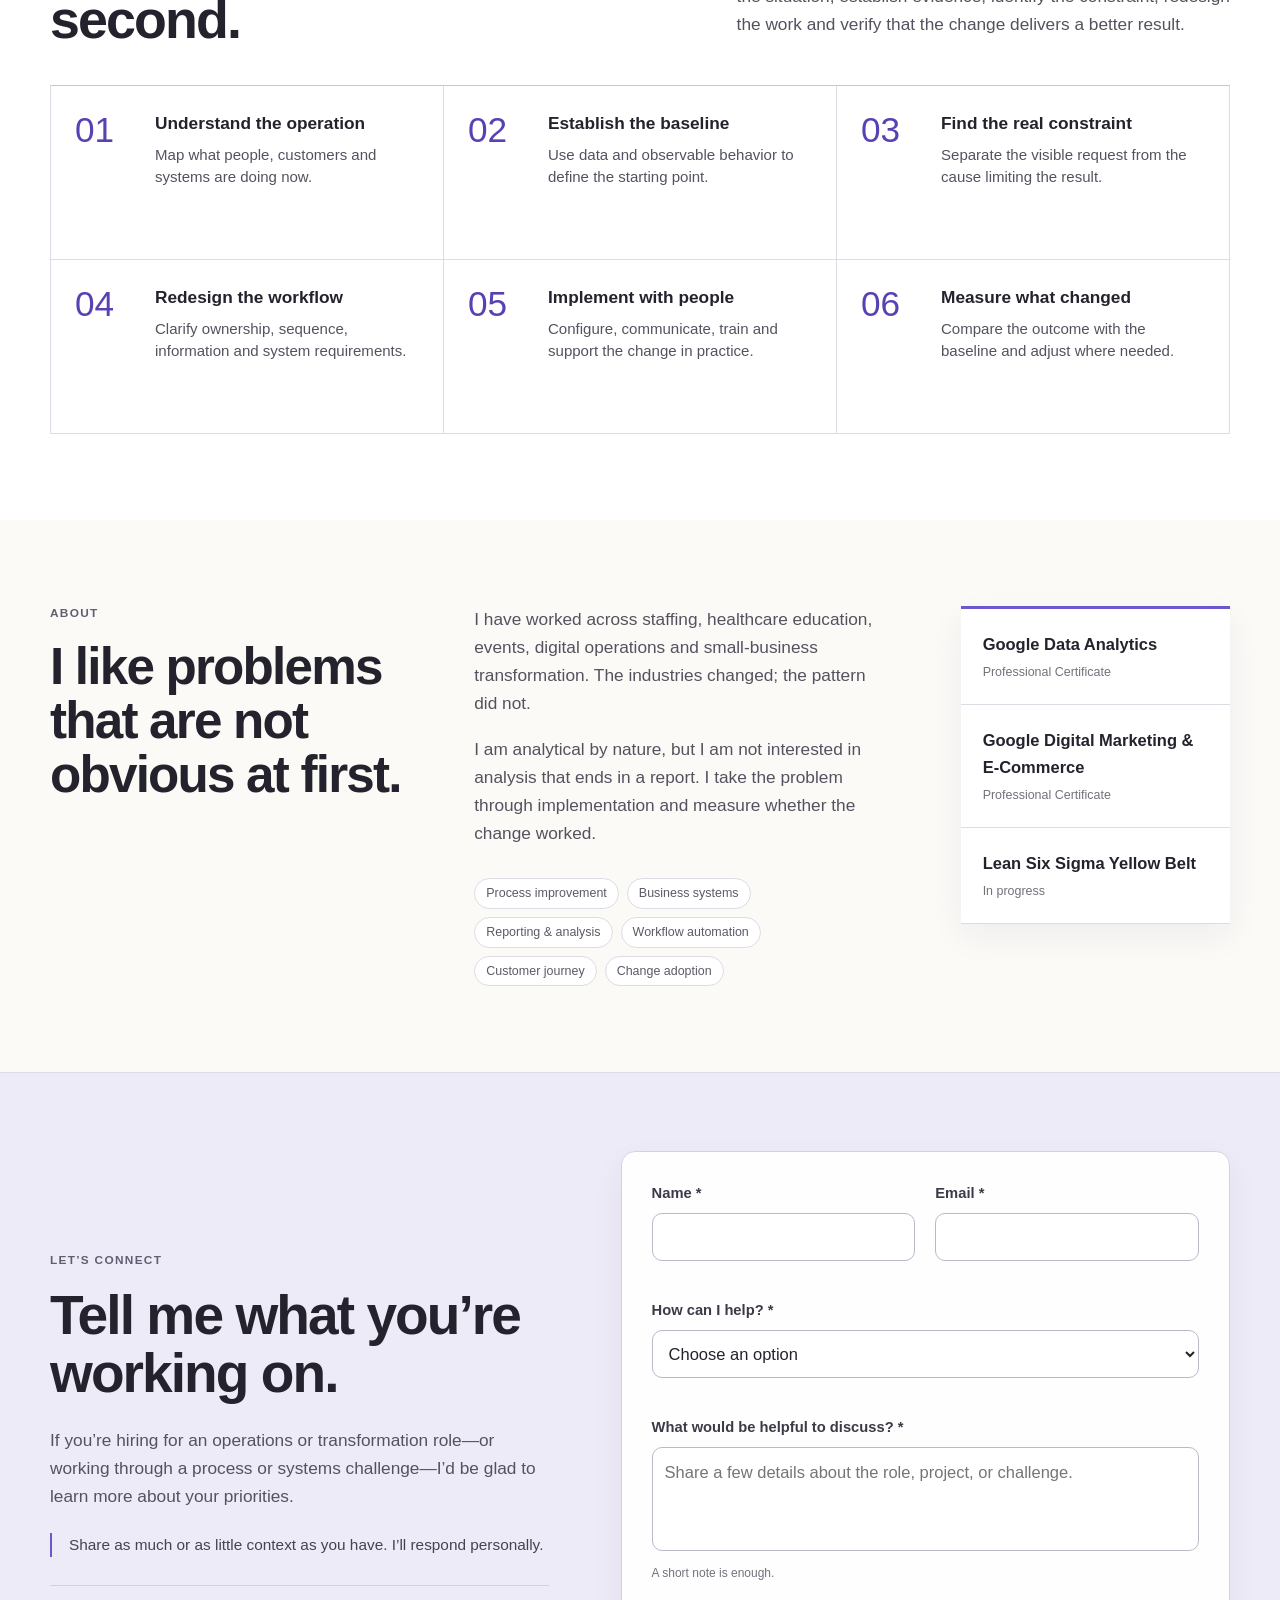
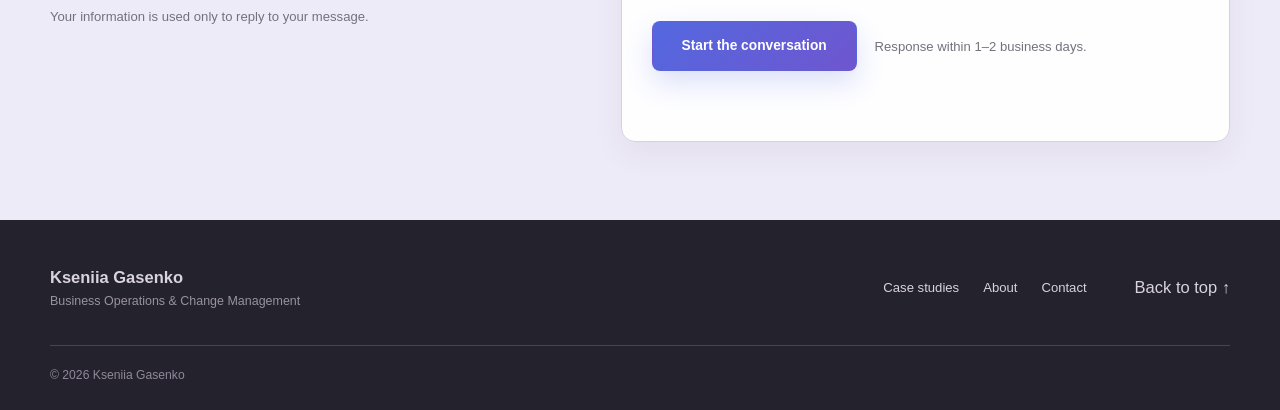
==== commit 01aed910: "Update index.html" ====
--- a/index.html
+++ b/index.html
@@ -5,13 +5,13 @@
   <meta name="viewport" content="width=device-width, initial-scale=1">
   <meta name="description" content="Kseniia Gasenko investigates operational problems, redesigns business systems and workflows, and implements measurable transformation across operations, customer journeys and digital delivery.">
   <meta name="theme-color" content="#fbfaf7">
-  <meta property="og:title" content="Kseniia Gasenko | Business Operations & Transformation">
+  <meta property="og:title" content="Kseniia Gasenko | Business Operations & Change Management">
   <meta property="og:description" content="Operations, systems and customer-journey transformations built around the real problem—not the first requested tool.">
   <meta property="og:type" content="website">
   <meta property="og:image" content="assets/images/hero/kseniia-photo.png">
   <link rel="canonical" href="https://kgasenko-lab.github.io/kgasenko-portfolio/">
-  <title>Kseniia Gasenko | Business Operations & Transformation</title>
-  <link rel="stylesheet" href="css/style.css?v=20260823-12">
+  <title>Kseniia Gasenko | Business Operations & Change Management</title>
+  <link rel="stylesheet" href="css/style.css?v=20260823-14">
 </head>
 <body>
   <a class="skip-link" href="#main-content">Skip to main content</a>
@@ -19,7 +19,7 @@
     <div class="container nav-shell">
       <a class="brand" href="#top" aria-label="Kseniia Gasenko, home">
         <span class="brand-mark" aria-hidden="true"><span class="brand-k">K</span><span class="brand-g">G</span></span>
-        <span class="brand-copy"><strong>Kseniia Gasenko</strong><small>Operations · Transformation</small></span>
+        <span class="brand-copy"><strong>Kseniia Gasenko</strong><small>Operations · Change Management</small></span>
       </a>
       <nav class="desktop-nav" aria-label="Primary navigation">
         <a href="#expertise">Expertise</a><a href="#case-studies">Case studies</a><a href="#method">Method</a><a href="#about">About</a>
@@ -36,7 +36,7 @@
   <main id="main-content">
     <section class="hero" id="top">
       <div class="container hero-grid"><div class="hero-copy">
-        <p class="eyebrow"><span aria-hidden="true"></span> Business operations & transformation</p>
+        <p class="eyebrow"><span aria-hidden="true"></span> Business Operations & Change Management</p>
         <h1>I find what is really <em>slowing the business down.</em></h1>
         <p class="hero-lead">I investigate operational problems, redesign workflows and business systems, and implement changes people can actually use.</p>
         <p class="hero-support">My work connects process improvement, customer journeys, reporting, automation and adoption—so the solution addresses the cause, not only the visible symptom.</p>
@@ -93,7 +93,7 @@
       </form>
     </div></section>
   </main>
-  <footer class="site-footer"><div class="container footer-grid"><div><strong>Kseniia Gasenko</strong><span>Business Operations & Transformation</span></div><nav aria-label="Footer navigation"><a href="#case-studies">Case studies</a><a href="#about">About</a><a href="#contact">Contact</a></nav><a href="#top">Back to top ↑</a></div><div class="container footer-bottom">© <span id="year">2026</span> Kseniia Gasenko</div></footer>
+  <footer class="site-footer"><div class="container footer-grid"><div><strong>Kseniia Gasenko</strong><span>Business Operations & Change Management</span></div><nav aria-label="Footer navigation"><a href="#case-studies">Case studies</a><a href="#about">About</a><a href="#contact">Contact</a></nav><a href="#top">Back to top ↑</a></div><div class="container footer-bottom">© <span id="year">2026</span> Kseniia Gasenko</div></footer>
   <script src="js/main.js?v=20260823-8"></script>
 </body>
 </html>
--- a/css/style.css
+++ b/css/style.css
@@ -26,7 +26,7 @@
 
 * { box-sizing: border-box; }
 html { scroll-behavior: smooth; scroll-padding-top: calc(var(--header-height) + 24px); scrollbar-color: #aaa2bd #f0eef4; scrollbar-width: thin; }
-body { margin: 0; color: var(--ink); background: var(--paper); font: 17px/1.62 Charter, "Bitstream Charter", "Sitka Text", Georgia, serif; text-rendering: optimizeLegibility; }
+body { margin: 0; color: var(--ink); background: var(--paper); font: 16.5px/1.62 "Avenir Next", Avenir, "Segoe UI Variable Text", "Segoe UI", sans-serif; text-rendering: optimizeLegibility; }
 body.menu-open { overflow: hidden; }
 ::-webkit-scrollbar { width: 12px; height: 12px; }
 ::-webkit-scrollbar-track { background: #f0eef4; }
@@ -44,7 +44,7 @@
 .skip-link:focus { transform: none; }
 
 h1, h2, h3, p { margin-top: 0; }
-h1, h2, h3 { font-family: "Iowan Old Style", "Palatino Linotype", "Book Antiqua", Palatino, Georgia, serif; font-weight: 600; letter-spacing: -.035em; }
+h1, h2, h3 { font-family: "Avenir Next", Avenir, "Segoe UI Variable Display", "Segoe UI", sans-serif; font-weight: 600; letter-spacing: -.035em; }
 h1 { max-width: 760px; margin-bottom: 28px; font-size: clamp(3.4rem, 5.1vw, 5rem); line-height: .98; }
 h1 em { display: block; color: var(--violet-dark); font-style: normal; }
 h2 { max-width: 860px; margin-bottom: 24px; font-size: clamp(2.45rem, 4vw, 4rem); line-height: 1.05; }
@@ -59,13 +59,13 @@
 .site-header { position: sticky; z-index: 1000; top: 0; min-height: var(--header-height); border-bottom: 1px solid rgba(222, 219, 228, .9); background: rgba(251, 250, 247, .93); backdrop-filter: blur(18px); }
 .nav-shell { min-height: var(--header-height); display: flex; align-items: center; justify-content: space-between; gap: 24px; }
 .brand { display: inline-flex; align-items: center; gap: 14px; border-radius: 8px; }
-.brand-mark { width: 47px; height: 42px; flex: 0 0 47px; display: flex; align-items: baseline; justify-content: center; position: relative; color: var(--ink); font-family: "Iowan Old Style", "Palatino Linotype", Palatino, Georgia, serif; }
+.brand-mark { width: 47px; height: 42px; flex: 0 0 47px; display: flex; align-items: baseline; justify-content: center; position: relative; color: var(--ink); font-family: "Avenir Next", Avenir, "Segoe UI Variable Display", "Segoe UI", sans-serif; }
 .brand-mark::before { content: ""; position: absolute; inset: 2px 0 1px; border-block: 1px solid var(--ink); }
 .brand-k, .brand-g { position: relative; z-index: 1; display: block; background: var(--paper); font-size: 25px; font-weight: 500; line-height: 41px; letter-spacing: -.08em; }
 .brand-k { padding-left: 3px; }
 .brand-g { margin-left: -1px; padding-right: 3px; color: var(--violet-dark); font-style: italic; }
 .brand-copy { display: grid; line-height: 1.2; }
-.brand-copy strong { font-family: "Iowan Old Style", Palatino, Georgia, serif; font-size: 1.05rem; font-weight: 600; letter-spacing: .01em; }
+.brand-copy strong { font-family: "Avenir Next", Avenir, "Segoe UI Variable Display", "Segoe UI", sans-serif; font-size: 1.05rem; font-weight: 600; letter-spacing: .01em; }
 .brand-copy small { margin-top: 4px; color: var(--muted); font-family: "Avenir Next", Avenir, "Trebuchet MS", sans-serif; font-size: .68rem; letter-spacing: .035em; }
 .desktop-nav { display: flex; align-items: center; gap: 30px; font-family: "Avenir Next", Avenir, "Trebuchet MS", sans-serif; font-size: .82rem; font-weight: 650; }
 .desktop-nav a:not(.nav-cta) { position: relative; padding: 12px 0; }
@@ -94,7 +94,7 @@
 .impact-grid { display: grid; grid-template-columns: repeat(4, 1fr); }
 .impact-grid div { min-height: 126px; display: flex; flex-direction: column; justify-content: center; padding: 24px 32px; border-left: 1px solid var(--line); }
 .impact-grid div:first-child { border-left: 0; }
-.impact-grid strong { color: var(--violet-dark); font: 600 clamp(1.8rem, 2.8vw, 2.8rem)/1 Georgia, serif; letter-spacing: -.04em; }
+.impact-grid strong { color: var(--violet-dark); font: 650 clamp(1.8rem, 2.8vw, 2.8rem)/1 "Avenir Next", Avenir, "Segoe UI Variable Display", "Segoe UI", sans-serif; letter-spacing: -.04em; }
 .impact-grid span { margin-top: 8px; color: var(--muted); font-size: .84rem; line-height: 1.4; }
 
 .capability-list { border-top: 1px solid var(--line-strong); }
@@ -139,15 +139,13 @@
 .case-content > p:not(.case-type) { color: var(--ink-soft); }
 .case-content > p strong { color: var(--ink); font-weight: 700; }
 .case-intro { max-width: 760px; font-size: 1.04rem; }
-.case-snapshot { display: grid; grid-template-columns: repeat(3, 1fr); gap: 0; margin: 24px 0 26px; border-block: 1px solid var(--line); }
-.case-snapshot div { padding: 18px 18px 18px 0; }
-.case-snapshot div + div { padding-left: 18px; border-left: 1px solid var(--line); }
-.case-snapshot dt { margin-bottom: 8px; color: var(--violet-dark); font-family: "Avenir Next", Avenir, "Trebuchet MS", sans-serif; font-size: .66rem; font-weight: 800; letter-spacing: .08em; text-transform: uppercase; }
-.case-snapshot dd { margin: 0; color: var(--ink-soft); font-size: .84rem; line-height: 1.46; }
-.case-snapshot strong { color: var(--ink); font-size: 1.02rem; }
-.case-metrics { display: flex; flex-wrap: wrap; gap: 20px; margin: auto 0 24px; padding-top: 22px; border-top: 1px solid var(--line); }
-.case-metrics span { display: grid; color: var(--muted); font-size: .76rem; }
-.case-metrics strong { color: var(--ink); font: 600 1.25rem/1.2 Georgia, serif; }
+.case-results-line { display: grid; grid-template-columns: repeat(2, minmax(0, 1fr)); margin: 18px 0 24px; border-block: 1px solid var(--line); }
+.case-card-featured .case-results-line { grid-template-columns: repeat(4, minmax(0, 1fr)); }
+.case-results-line span { min-width: 0; display: grid; align-content: start; gap: 5px; padding: 16px 18px; color: var(--muted); font-size: .72rem; line-height: 1.35; }
+.case-results-line span:first-child { padding-left: 0; }
+.case-results-line span + span { border-left: 1px solid var(--line); }
+.case-results-line strong { color: var(--violet-dark); font-family: "Avenir Next", Avenir, "Segoe UI Variable Display", "Segoe UI", sans-serif; font-size: 1.28rem; font-weight: 750; line-height: 1.1; letter-spacing: -.025em; }
+.case-content > .text-link { margin-top: auto; }
 .case-content .text-link { align-self: flex-start; }
 
 .method-section { background: var(--surface); }
@@ -155,7 +153,7 @@
 .method-section .split-heading h2 { margin-bottom: 0; font-size: clamp(2.6rem, 4.2vw, 4.3rem); }
 .method-list { display: grid; grid-template-columns: repeat(3, 1fr); margin: 0; padding: 0; border-top: 1px solid var(--line-strong); border-left: 1px solid var(--line); list-style: none; }
 .method-list li { min-height: 174px; display: grid; grid-template-columns: 62px 1fr; gap: 18px; padding: 26px 24px; border-right: 1px solid var(--line); border-bottom: 1px solid var(--line); }
-.method-list span { color: var(--violet-dark); font-family: "Iowan Old Style", Palatino, Georgia, serif; font-size: 2.2rem; font-weight: 500; line-height: 1; }
+.method-list span { color: var(--violet-dark); font-family: "Avenir Next", Avenir, "Segoe UI Variable Display", "Segoe UI", sans-serif; font-size: 2.2rem; font-weight: 500; line-height: 1; }
 .method-list strong { display: block; font-size: 1.08rem; line-height: 1.3; }
 .method-list p { margin: 9px 0 0; color: var(--ink-soft); font-size: .94rem; line-height: 1.5; }
 
@@ -217,13 +215,15 @@
   .menu-toggle[aria-expanded="true"] span:nth-child(1) { transform: translateY(7px) rotate(45deg); }
   .menu-toggle[aria-expanded="true"] span:nth-child(2) { opacity: 0; }
   .menu-toggle[aria-expanded="true"] span:nth-child(3) { transform: translateY(-7px) rotate(-45deg); }
-  .mobile-menu { position: fixed; inset: var(--header-height) 0 0; display: block; overflow-y: auto; background: rgba(251,250,247,.98); }
+  .mobile-menu { position: absolute; z-index: 1100; top: 100%; right: 0; left: 0; height: calc(100dvh - var(--header-height)); display: block; overflow-y: auto; border-top: 1px solid var(--line); background: rgba(251,250,247,.99); box-shadow: 0 24px 60px rgba(36,34,44,.14); }
   .mobile-menu[hidden] { display: none; }
-  .mobile-menu-inner { display: grid; padding-top: 14px; }
-  .mobile-menu a { min-height: 58px; display: flex; align-items: center; border-bottom: 1px solid var(--line); font: 600 1.3rem/1.2 Georgia, serif; }
-  .hero { background-image: linear-gradient(180deg, var(--paper) 0%, var(--paper) 46%, rgba(251,250,247,.96) 56%, rgba(251,250,247,.38) 75%, rgba(251,250,247,0) 100%), url("../assets/images/hero/kseniia-photo.png?v=20260823-8"); background-position: center, 62% bottom; background-size: 100% 100%, auto 56%; }
-  .hero-grid { min-height: 830px; align-items: flex-start; }
-  .hero-copy { padding: 50px 0 410px; }
+  .mobile-menu-inner { display: grid; align-content: start; padding-top: 18px; padding-bottom: max(28px, env(safe-area-inset-bottom)); }
+  .mobile-menu a { min-height: 62px; display: flex; align-items: center; justify-content: space-between; padding-inline: 4px; border-bottom: 1px solid var(--line); font: 650 1.2rem/1.2 "Avenir Next", Avenir, "Segoe UI Variable Display", "Segoe UI", sans-serif; }
+  .mobile-menu a::after { content: "→"; color: var(--violet-dark); font-family: "Avenir Next", Avenir, "Trebuchet MS", sans-serif; font-size: .95rem; }
+  .mobile-menu a:hover, .mobile-menu a:focus-visible { color: var(--violet-dark); background: #f4f1fb; }
+  .hero { min-height: 0; background-image: linear-gradient(180deg, var(--paper) 0%, var(--paper) calc(100% - 430px), rgba(251,250,247,.9) calc(100% - 360px), rgba(251,250,247,.08) 100%), url("../assets/images/hero/kseniia-photo.png?v=20260823-8"); background-position: center, center bottom; background-size: 100% 100%, auto 430px; }
+  .hero-grid { min-height: 0; align-items: flex-start; }
+  .hero-copy { width: min(100%, 720px); padding: 50px 0 450px; }
   .impact-grid { grid-template-columns: repeat(2, 1fr); }
   .impact-grid div:nth-child(3) { border-left: 0; border-top: 1px solid var(--line); }
   .impact-grid div:nth-child(4) { border-top: 1px solid var(--line); }
@@ -232,8 +232,9 @@
   .diagnostic-grid { gap: 54px; }
   .case-card-featured { grid-template-columns: 1fr; }
   .case-card-featured .case-image { aspect-ratio: 16 / 7; }
-  .case-snapshot { grid-template-columns: 1fr; }
-  .case-snapshot div + div { padding-left: 0; border-top: 1px solid var(--line); border-left: 0; }
+  .case-card-featured .case-results-line { grid-template-columns: repeat(2, minmax(0, 1fr)); }
+  .case-card-featured .case-results-line span:nth-child(3) { padding-left: 0; border-top: 1px solid var(--line); border-left: 0; }
+  .case-card-featured .case-results-line span:nth-child(4) { border-top: 1px solid var(--line); }
   .method-list { grid-template-columns: repeat(2, 1fr); }
   .about-grid { grid-template-columns: 1fr 1fr; }
   .credential-panel { grid-column: 2; }
@@ -241,17 +242,26 @@
 }
 
 @media (max-width: 720px) {
+  :root { --header-height: 64px; }
   .container { width: calc(100% - 30px); }
   body { font-size: 16px; }
+  .nav-shell { gap: 12px; }
+  .brand { gap: 8px; }
+  .brand-mark { width: 34px; height: 36px; flex-basis: 34px; }
+  .brand-mark::before { display: none; }
+  .brand-k, .brand-g { background: transparent; font-size: 22px; line-height: 36px; }
+  .brand-copy strong { font-size: .98rem; }
+  .menu-toggle { width: 44px; height: 44px; margin-right: -6px; }
   .brand-copy small { display: none; }
   .section { padding: 74px 0; }
-  .split-heading, .diagnostic-grid, .contact-grid, .about-grid { grid-template-columns: 1fr; gap: 34px; }
+  .split-heading, .method-section .split-heading, .diagnostic-grid, .contact-grid, .about-grid { grid-template-columns: 1fr; gap: 22px; align-items: start; }
+  .section-heading { margin-bottom: 30px; }
+  .split-heading > p, .case-heading > p { margin-bottom: 0; font-size: 1rem; }
   h1 { font-size: clamp(2.75rem, 12vw, 3.7rem); }
   h2 { font-size: clamp(2.2rem, 9.5vw, 3rem); }
-  .hero { min-height: 780px; }
-  .hero { background-position: center, 65% bottom; background-size: 100% 100%, auto 45%; }
-  .hero-grid { min-height: 780px; }
-  .hero-copy { padding: 38px 0 330px; }
+  .hero { min-height: 0; background-image: linear-gradient(180deg, var(--paper) 0%, var(--paper) calc(100% - 340px), rgba(251,250,247,.9) calc(100% - 285px), rgba(251,250,247,.06) 100%), url("../assets/images/hero/kseniia-photo.png?v=20260823-8"); background-position: center, center bottom; background-size: 100% 100%, auto 340px; }
+  .hero-grid { min-height: 0; }
+  .hero-copy { padding: 36px 0 356px; }
   .hero-lead { padding-left: 15px; font-size: 1.05rem; }
   .hero-actions { display: grid; }
   .button { width: 100%; }
@@ -266,6 +276,9 @@
   .case-card-featured .case-content { padding: 30px 24px; }
   .case-image, .case-card-featured .case-image { min-height: 0; aspect-ratio: 16 / 9; }
   .case-content { padding: 28px 22px; }
+  .case-results-line { margin-top: 16px; }
+  .case-results-line span { padding: 14px 12px; }
+  .case-results-line span:first-child { padding-left: 0; }
   .method-list { grid-template-columns: 1fr; }
   .method-list li { min-height: 0; grid-template-columns: 52px 1fr; padding: 22px 18px; }
   .method-list span { font-size: 1.8rem; }
@@ -278,6 +291,19 @@
   .footer-grid nav { flex-wrap: wrap; }
 }
 
+@media (max-width: 380px) {
+  .container { width: calc(100% - 24px); }
+  h1 { font-size: clamp(2.35rem, 12.5vw, 2.85rem); }
+  .hero { background-size: 100% 100%, auto 310px; }
+  .hero-copy { padding-top: 30px; padding-bottom: 326px; }
+  .hero-actions { gap: 9px; margin-top: 24px; }
+  .availability { font-size: .82rem; }
+  .impact-grid div { min-height: 104px; padding: 18px 12px; }
+  .impact-grid strong { font-size: 1.65rem; }
+  .impact-grid span { font-size: .75rem; }
+  .method-section .split-heading h2 { font-size: 2.45rem; }
+}
+
 @media (prefers-reduced-motion: reduce) {
   html { scroll-behavior: auto; }
   *, *::before, *::after { scroll-behavior: auto!important; animation-duration: .01ms!important; animation-iteration-count: 1!important; transition-duration: .01ms!important; }
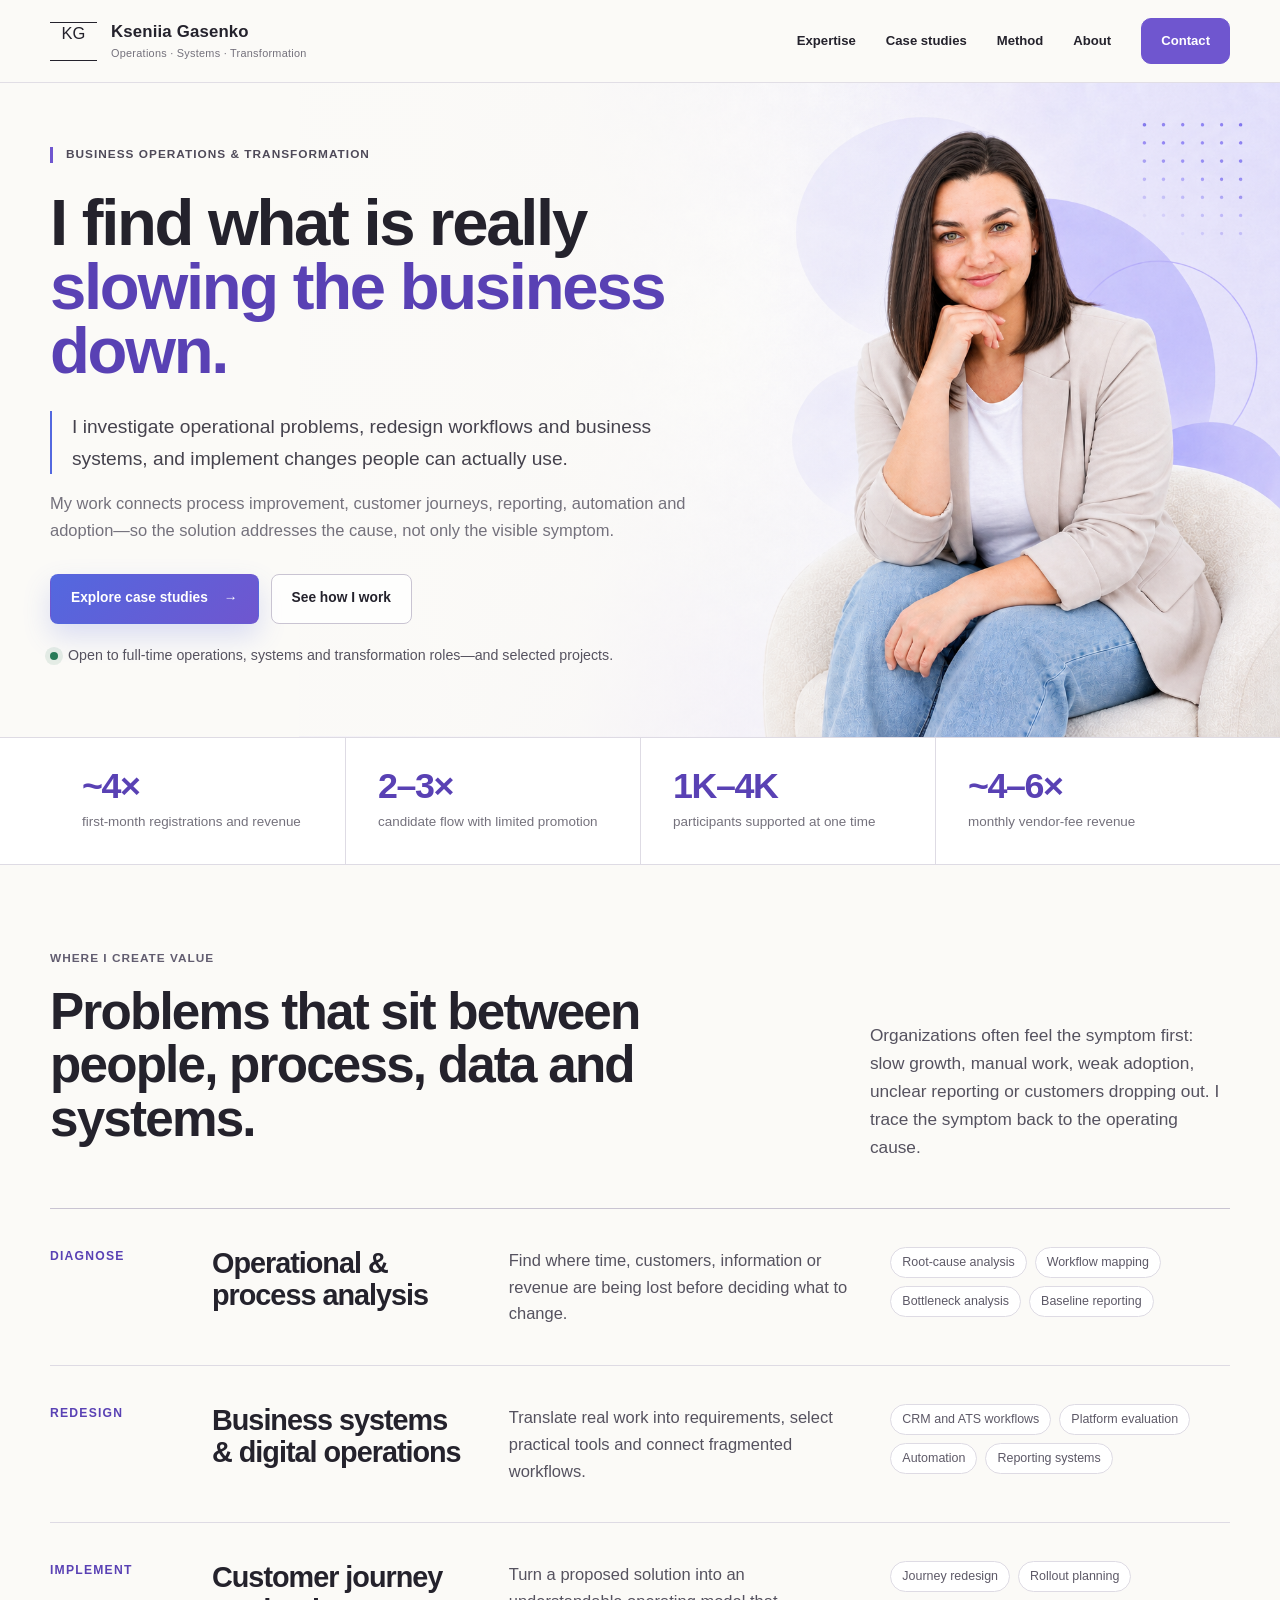
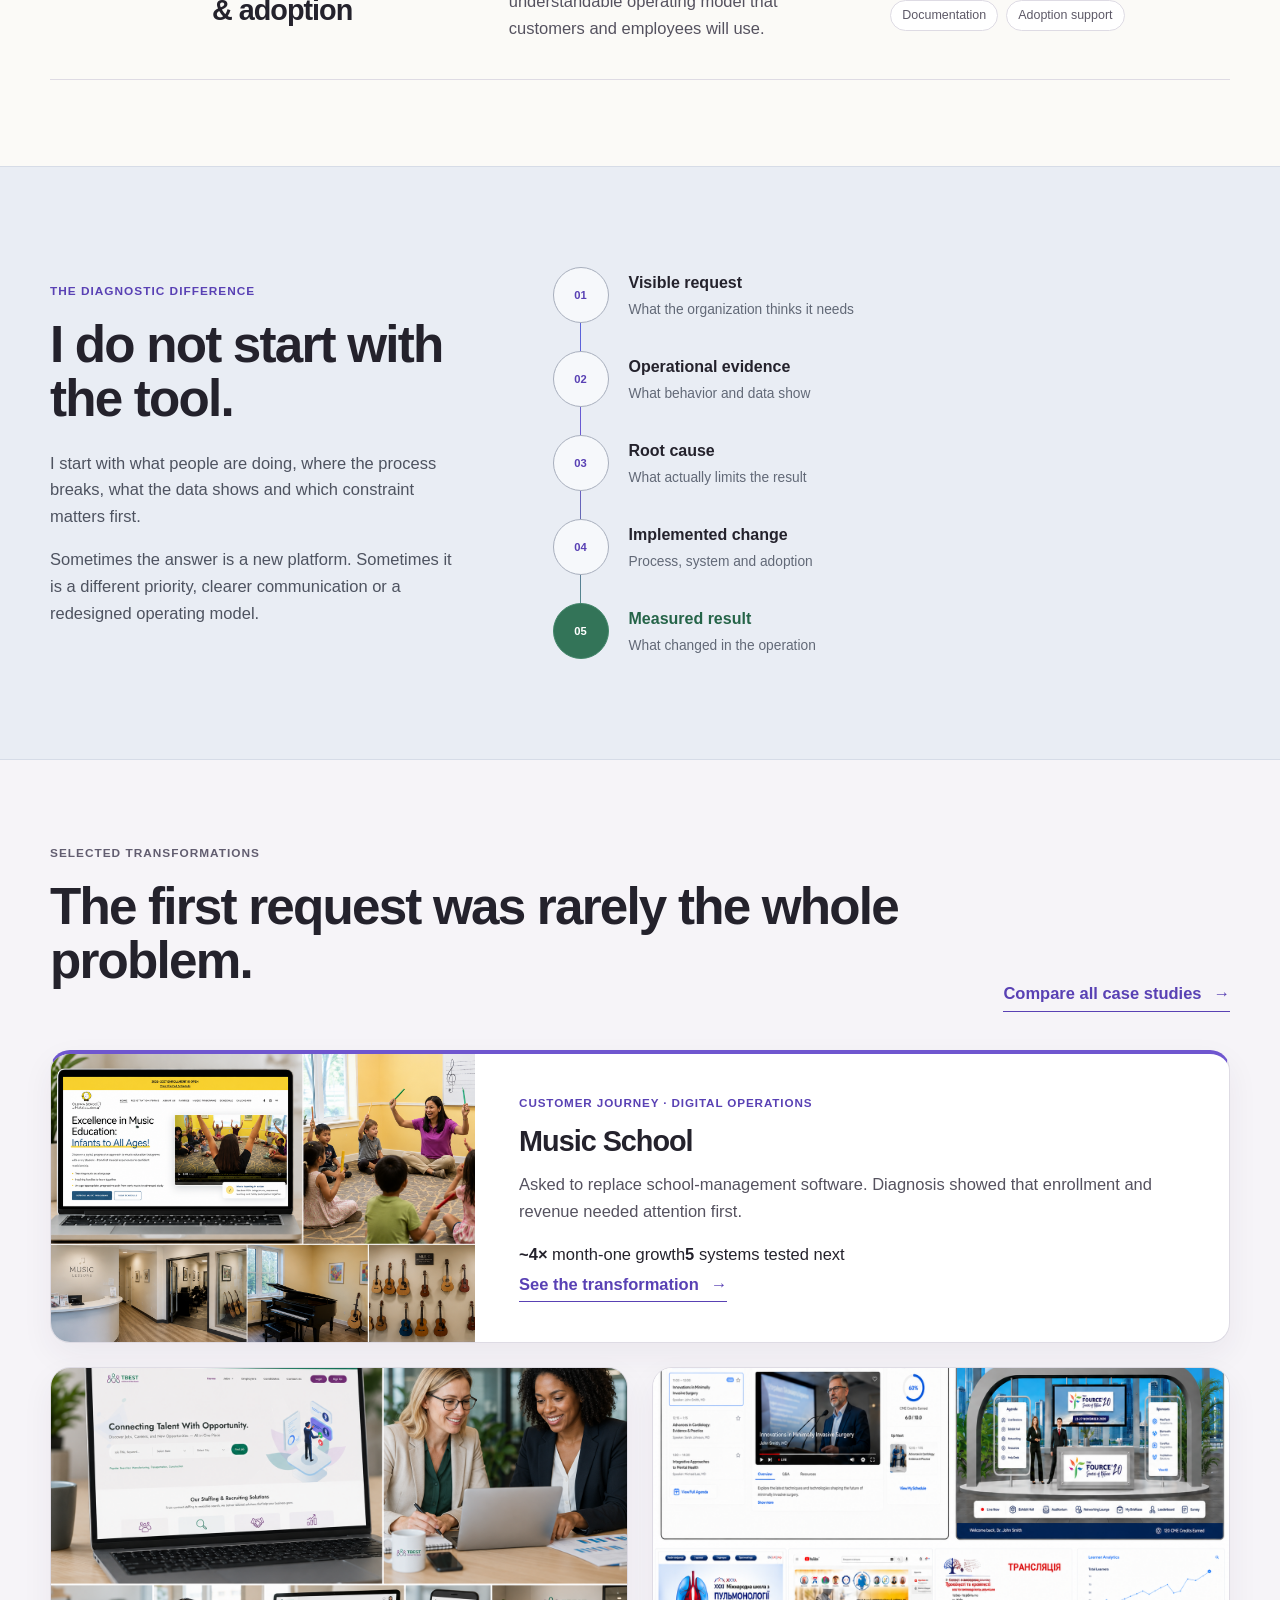
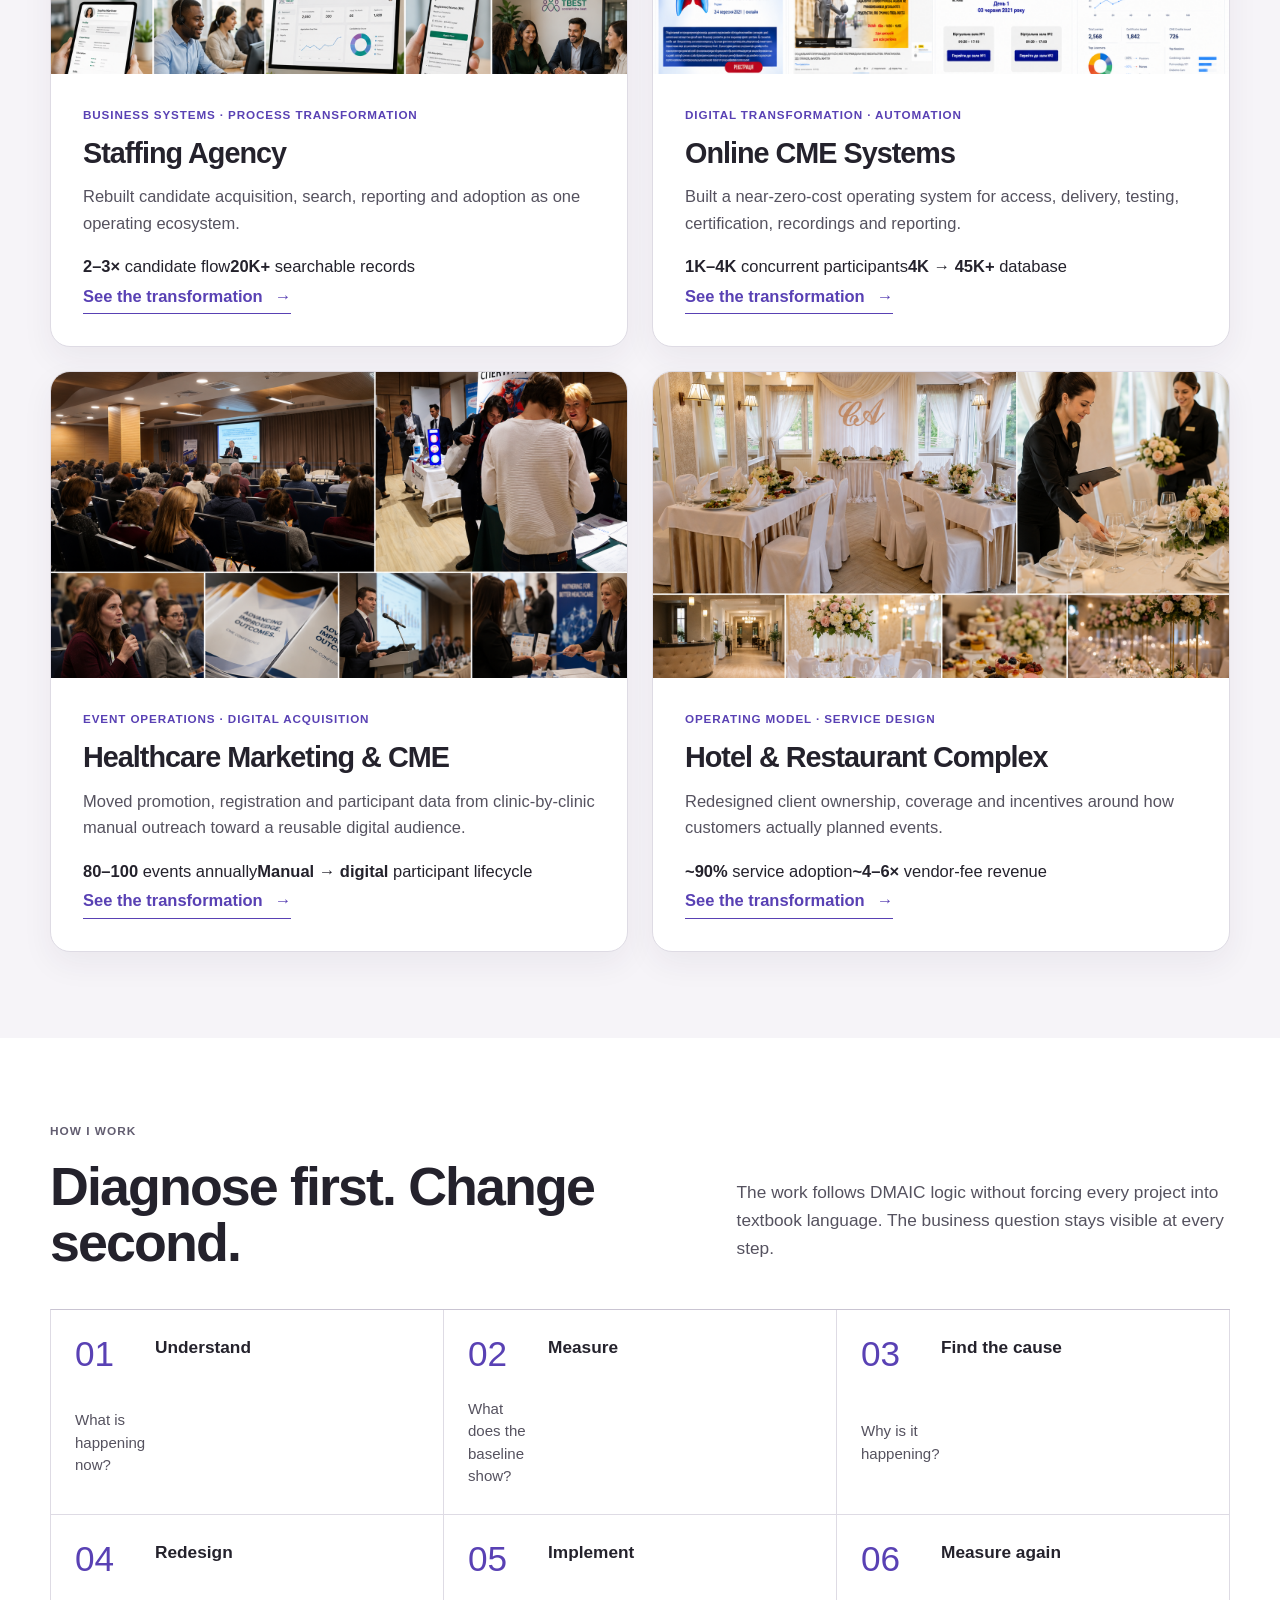
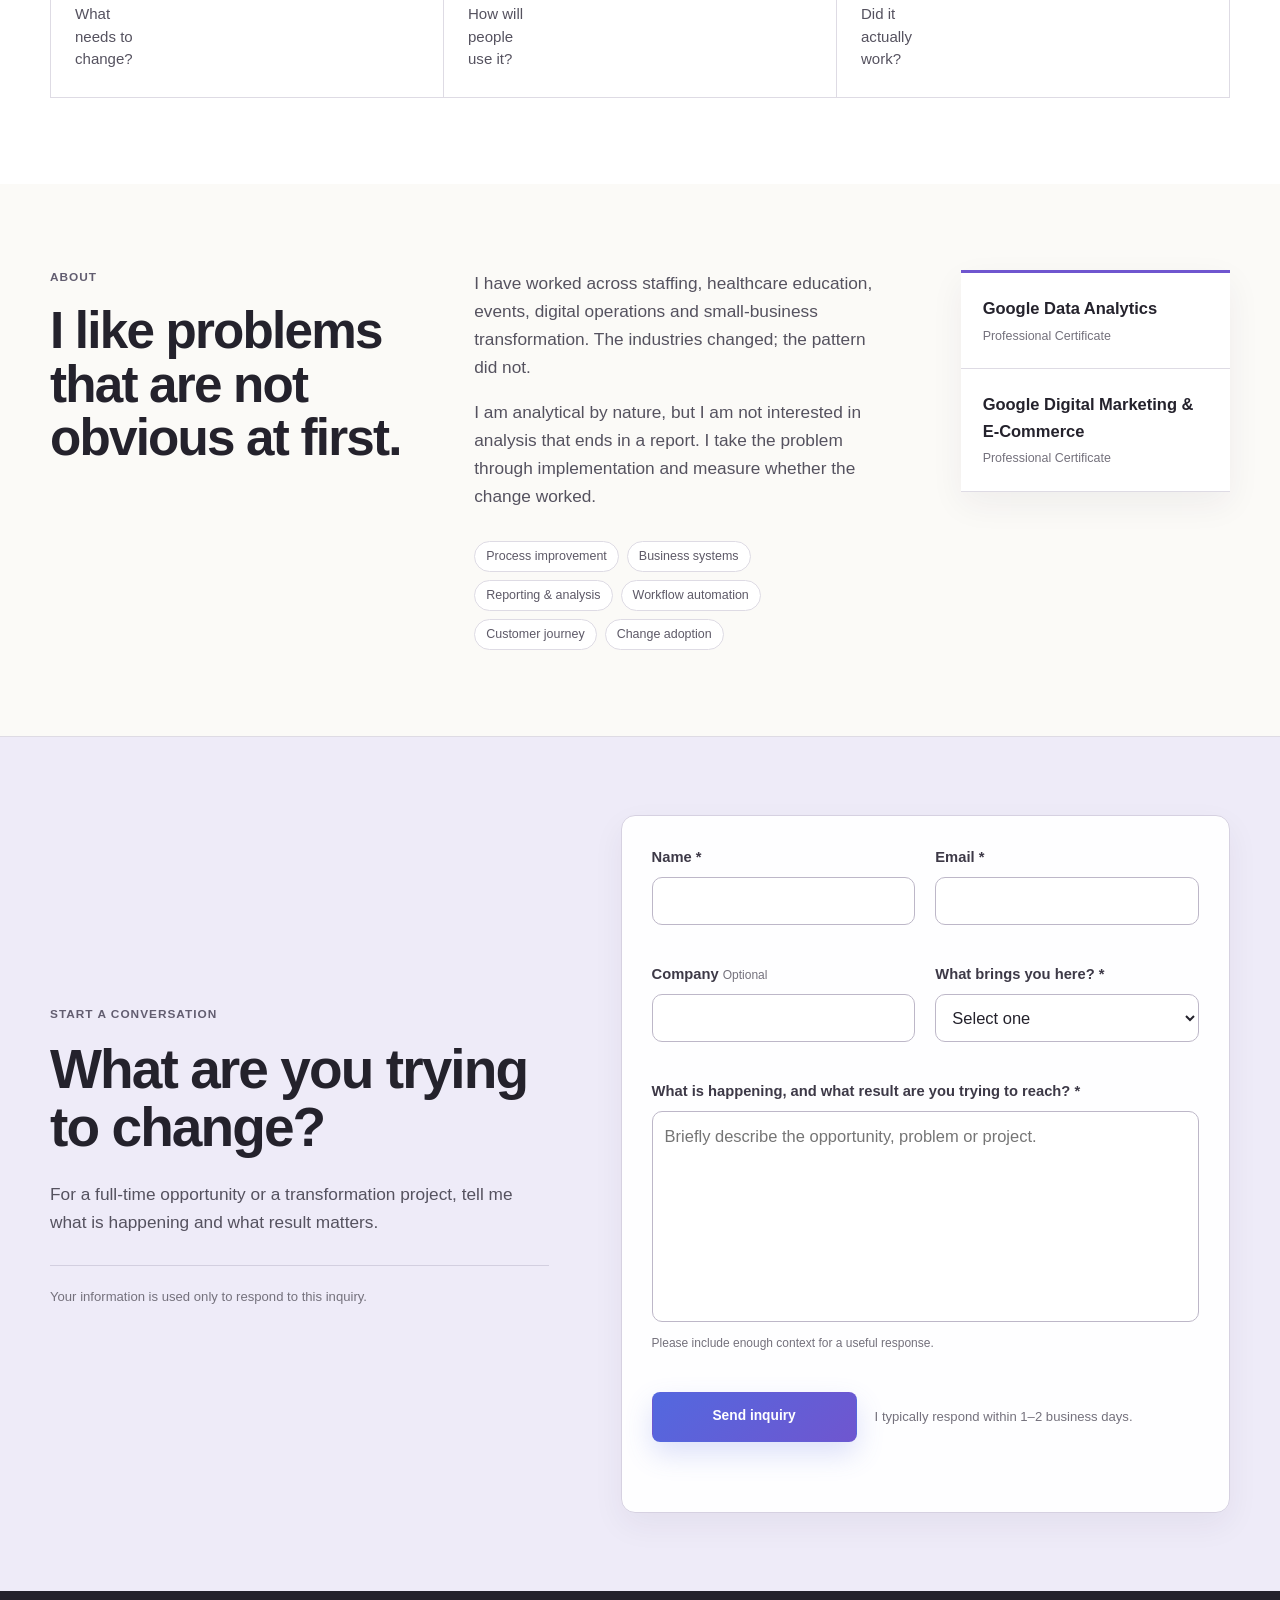
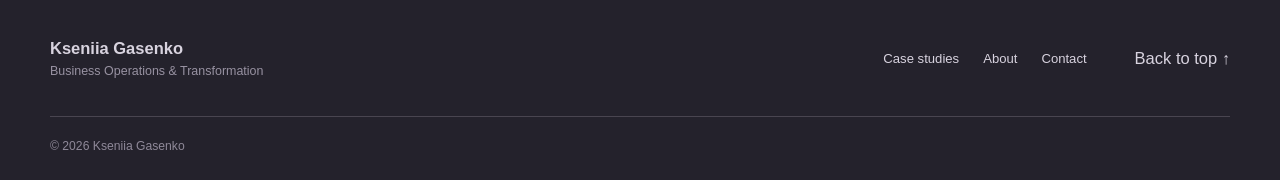
==== commit c0440997: "Update index.html" ====
--- a/index.html
+++ b/index.html
@@ -5,42 +5,41 @@
   <meta name="viewport" content="width=device-width, initial-scale=1">
   <meta name="description" content="Kseniia Gasenko investigates operational problems, redesigns business systems and workflows, and implements measurable transformation across operations, customer journeys and digital delivery.">
   <meta name="theme-color" content="#fbfaf7">
-  <meta property="og:title" content="Kseniia Gasenko | Business Operations & Change Management">
+  <meta property="og:title" content="Kseniia Gasenko | Business Operations & Transformation">
   <meta property="og:description" content="Operations, systems and customer-journey transformations built around the real problem—not the first requested tool.">
   <meta property="og:type" content="website">
   <meta property="og:image" content="assets/images/hero/kseniia-photo.png">
   <link rel="canonical" href="https://kgasenko-lab.github.io/kgasenko-portfolio/">
-  <title>Kseniia Gasenko | Business Operations & Change Management</title>
-  <link rel="stylesheet" href="css/style.css?v=20260823-14">
+  <title>Kseniia Gasenko | Business Operations & Transformation</title>
+  <link rel="stylesheet" href="css/style.css">
 </head>
 <body>
   <a class="skip-link" href="#main-content">Skip to main content</a>
   <header class="site-header" data-header>
     <div class="container nav-shell">
       <a class="brand" href="#top" aria-label="Kseniia Gasenko, home">
-        <span class="brand-mark" aria-hidden="true"><span class="brand-k">K</span><span class="brand-g">G</span></span>
-        <span class="brand-copy"><strong>Kseniia Gasenko</strong><small>Operations · Change Management</small></span>
+        <span class="brand-mark" aria-hidden="true"><span>K</span><i></i><span>G</span></span>
+        <span class="brand-copy"><strong>Kseniia Gasenko</strong><small>Operations · Systems · Transformation</small></span>
       </a>
       <nav class="desktop-nav" aria-label="Primary navigation">
         <a href="#expertise">Expertise</a><a href="#case-studies">Case studies</a><a href="#method">Method</a><a href="#about">About</a>
-        <a href="assets/documents/Kseniia_Gasenko_Change_Transformation_Resume.pdf" target="_blank" rel="noopener noreferrer">Resume <span class="sr-only">(opens PDF in a new tab)</span></a>
         <a class="nav-cta" href="#contact">Contact</a>
       </nav>
       <button class="menu-toggle" type="button" aria-expanded="false" aria-controls="mobile-menu" aria-label="Open navigation"><span></span><span></span><span></span></button>
     </div>
     <nav class="mobile-menu" id="mobile-menu" aria-label="Mobile navigation" hidden>
-      <div class="container mobile-menu-inner"><a href="#expertise">Expertise</a><a href="#case-studies">Case studies</a><a href="#method">Method</a><a href="#about">About</a><a href="assets/documents/Kseniia_Gasenko_Change_Transformation_Resume.pdf" target="_blank" rel="noopener noreferrer">Resume <span class="sr-only">(opens PDF in a new tab)</span></a><a href="#contact">Contact</a></div>
+      <div class="container mobile-menu-inner"><a href="#expertise">Expertise</a><a href="#case-studies">Case studies</a><a href="#method">Method</a><a href="#about">About</a><a href="#contact">Contact</a></div>
     </nav>
   </header>
 
   <main id="main-content">
     <section class="hero" id="top">
       <div class="container hero-grid"><div class="hero-copy">
-        <p class="eyebrow"><span aria-hidden="true"></span> Business Operations & Change Management</p>
+        <p class="eyebrow"><span aria-hidden="true"></span> Business operations & transformation</p>
         <h1>I find what is really <em>slowing the business down.</em></h1>
         <p class="hero-lead">I investigate operational problems, redesign workflows and business systems, and implement changes people can actually use.</p>
         <p class="hero-support">My work connects process improvement, customer journeys, reporting, automation and adoption—so the solution addresses the cause, not only the visible symptom.</p>
-        <div class="hero-actions"><a class="button button-primary" href="#case-studies">Explore case studies <span aria-hidden="true">→</span></a><a class="button button-secondary" href="assets/documents/Kseniia_Gasenko_Change_Transformation_Resume.pdf" target="_blank" rel="noopener noreferrer">View resume <span aria-hidden="true">↗</span><span class="sr-only"> Opens PDF in a new tab</span></a></div>
+        <div class="hero-actions"><a class="button button-primary" href="#case-studies">Explore case studies <span aria-hidden="true">→</span></a><a class="button button-secondary" href="#method">See how I work</a></div>
         <p class="availability"><span aria-hidden="true"></span> Open to full-time operations, systems and transformation roles—and selected projects.</p>
       </div></div>
     </section>
@@ -66,34 +65,31 @@
     <section class="section cases-section" id="case-studies"><div class="container">
       <div class="section-heading case-heading"><div><p class="eyebrow">Selected transformations</p><h2>The first request was rarely the whole problem.</h2></div><a class="text-link" href="case-studies.html">Compare all case studies <span aria-hidden="true">→</span></a></div>
       <div class="case-grid">
-        <article class="case-card case-card-featured"><a class="case-image" href="case-studies.html#staffing-agency"><img src="assets/images/projects/staffing-agency.png" alt="TBest staffing systems, recruiting workflow and reporting transformation" width="1536" height="1024"></a><div class="case-content"><p class="case-type">Featured case · Business systems · Recruiting operations</p><h3><a href="case-studies.html#staffing-agency">TBest Staffing Agency</a></h3><div class="case-results-line" aria-label="TBest results"><span><strong>2–3×</strong>candidate flow</span><span><strong>~1.5×</strong>without promotion</span><span><strong>20K+</strong>searchable records</span><span><strong>Hours → minutes</strong>selected searches</span></div><p class="case-intro">The brief was to increase candidate flow and replace an underperforming ATS. The deeper issue was a fragmented recruiting operation: acquisition, database reuse, search, reporting and adoption did not work as one system.</p><a class="text-link" href="case-studies.html#staffing-agency">Read the full TBest case <span aria-hidden="true">→</span></a></div></article>
-        <article class="case-card"><a class="case-image" href="case-studies.html#music-school"><img src="assets/images/projects/music-school.png" alt="Music school website, scheduling and enrollment work" width="1536" height="1024" loading="lazy"></a><div class="case-content"><p class="case-type">Customer journey · Digital operations</p><h3><a href="case-studies.html#music-school">Music School</a></h3><div class="case-results-line"><span><strong>~4×</strong>month-one growth</span><span><strong>5</strong>systems tested next</span></div><p><strong>What the issue was:</strong> a software request masked a more urgent enrollment problem. <strong>What I did:</strong> rebuilt the parent journey before platform migration.</p><a class="text-link" href="case-studies.html#music-school">See the transformation <span aria-hidden="true">→</span></a></div></article>
-        <article class="case-card"><a class="case-image" href="case-studies.html#online-cme"><img src="assets/images/projects/online-cme.png" alt="Online healthcare education system" width="1536" height="1024" loading="lazy"></a><div class="case-content"><p class="case-type">Digital transformation · Automation</p><h3><a href="case-studies.html#online-cme">Online CME Systems</a></h3><div class="case-results-line"><span><strong>1K–4K</strong>concurrent participants</span><span><strong>4K → 45K+</strong>professional database</span></div><p><strong>What the issue was:</strong> disconnected manual delivery could not scale online. <strong>What I did:</strong> built a near-zero-cost participant lifecycle.</p><a class="text-link" href="case-studies.html#online-cme">See the transformation <span aria-hidden="true">→</span></a></div></article>
-        <article class="case-card"><a class="case-image" href="case-studies.html#healthcare-cme"><img src="assets/images/projects/healthcare-cme.png" alt="Healthcare event registration and digital acquisition" width="1536" height="1024" loading="lazy"></a><div class="case-content"><p class="case-type">Event operations · Digital acquisition</p><h3><a href="case-studies.html#healthcare-cme">Healthcare Marketing & CME</a></h3><div class="case-results-line"><span><strong>80–100</strong>events annually</span><span><strong>Manual → digital</strong>participant lifecycle</span></div><p><strong>What the issue was:</strong> clinic-by-clinic promotion and handwritten registration constrained reach. <strong>What I did:</strong> digitized acquisition and participant data.</p><a class="text-link" href="case-studies.html#healthcare-cme">See the transformation <span aria-hidden="true">→</span></a></div></article>
-        <article class="case-card"><a class="case-image" href="case-studies.html#hotel-complex"><img src="assets/images/projects/hotel-complex.png" alt="Hotel and restaurant event service operation" width="1536" height="1024" loading="lazy"></a><div class="case-content"><p class="case-type">Operating model · Service design</p><h3><a href="case-studies.html#hotel-complex">Hotel & Restaurant Complex</a></h3><div class="case-results-line"><span><strong>~90%</strong>service adoption</span><span><strong>~4–6×</strong>vendor-fee revenue</span></div><p><strong>What the issue was:</strong> ownership and coverage did not match how clients planned events. <strong>What I did:</strong> created one owner across the journey.</p><a class="text-link" href="case-studies.html#hotel-complex">See the transformation <span aria-hidden="true">→</span></a></div></article>
+        <article class="case-card case-card-featured"><a class="case-image" href="case-studies.html#music-school"><img src="assets/images/projects/music-school.png" alt="Music school website, scheduling and enrollment work" width="1536" height="1024" loading="lazy"></a><div class="case-content"><p class="case-type">Customer journey · Digital operations</p><h3><a href="case-studies.html#music-school">Music School</a></h3><p>Asked to replace school-management software. Diagnosis showed that enrollment and revenue needed attention first.</p><div class="case-metrics"><span><strong>~4×</strong> month-one growth</span><span><strong>5</strong> systems tested next</span></div><a class="text-link" href="case-studies.html#music-school">See the transformation <span aria-hidden="true">→</span></a></div></article>
+        <article class="case-card"><a class="case-image" href="case-studies.html#staffing-agency"><img src="assets/images/projects/staffing-agency.png" alt="Staffing agency systems and recruiting operations" width="1536" height="1024" loading="lazy"></a><div class="case-content"><p class="case-type">Business systems · Process transformation</p><h3><a href="case-studies.html#staffing-agency">Staffing Agency</a></h3><p>Rebuilt candidate acquisition, search, reporting and adoption as one operating ecosystem.</p><div class="case-metrics"><span><strong>2–3×</strong> candidate flow</span><span><strong>20K+</strong> searchable records</span></div><a class="text-link" href="case-studies.html#staffing-agency">See the transformation <span aria-hidden="true">→</span></a></div></article>
+        <article class="case-card"><a class="case-image" href="case-studies.html#online-cme"><img src="assets/images/projects/online-cme.png" alt="Online healthcare education system" width="1536" height="1024" loading="lazy"></a><div class="case-content"><p class="case-type">Digital transformation · Automation</p><h3><a href="case-studies.html#online-cme">Online CME Systems</a></h3><p>Built a near-zero-cost operating system for access, delivery, testing, certification, recordings and reporting.</p><div class="case-metrics"><span><strong>1K–4K</strong> concurrent participants</span><span><strong>4K → 45K+</strong> database</span></div><a class="text-link" href="case-studies.html#online-cme">See the transformation <span aria-hidden="true">→</span></a></div></article>
+        <article class="case-card case-card-wide"><a class="case-image" href="case-studies.html#healthcare-cme"><img src="assets/images/projects/healthcare-cme.png" alt="Healthcare event registration and digital acquisition" width="1536" height="1024" loading="lazy"></a><div class="case-content"><p class="case-type">Event operations · Digital acquisition</p><h3><a href="case-studies.html#healthcare-cme">Healthcare Marketing & CME</a></h3><p>Moved promotion, registration and participant data from clinic-by-clinic manual outreach toward a reusable digital audience.</p><div class="case-metrics"><span><strong>80–100</strong> events annually</span><span><strong>Manual → digital</strong> participant lifecycle</span></div><a class="text-link" href="case-studies.html#healthcare-cme">See the transformation <span aria-hidden="true">→</span></a></div></article>
+        <article class="case-card case-card-wide"><a class="case-image" href="case-studies.html#hotel-complex"><img src="assets/images/projects/hotel-complex.png" alt="Hotel and restaurant event service operation" width="1536" height="1024" loading="lazy"></a><div class="case-content"><p class="case-type">Operating model · Service design</p><h3><a href="case-studies.html#hotel-complex">Hotel & Restaurant Complex</a></h3><p>Redesigned client ownership, coverage and incentives around how customers actually planned events.</p><div class="case-metrics"><span><strong>~90%</strong> service adoption</span><span><strong>~4–6×</strong> vendor-fee revenue</span></div><a class="text-link" href="case-studies.html#hotel-complex">See the transformation <span aria-hidden="true">→</span></a></div></article>
       </div>
     </div></section>
 
-    <section class="section method-section" id="method"><div class="container"><div class="section-heading split-heading"><div><p class="eyebrow">How I work</p><h2>Diagnose first. Change second.</h2></div><p>I use DMAIC logic as a practical operating discipline: understand the situation, establish evidence, identify the constraint, redesign the work and verify that the change delivers a better result.</p></div><ol class="method-list"><li><span>01</span><div><strong>Understand the operation</strong><p>Map what people, customers and systems are doing now.</p></div></li><li><span>02</span><div><strong>Establish the baseline</strong><p>Use data and observable behavior to define the starting point.</p></div></li><li><span>03</span><div><strong>Find the real constraint</strong><p>Separate the visible request from the cause limiting the result.</p></div></li><li><span>04</span><div><strong>Redesign the workflow</strong><p>Clarify ownership, sequence, information and system requirements.</p></div></li><li><span>05</span><div><strong>Implement with people</strong><p>Configure, communicate, train and support the change in practice.</p></div></li><li><span>06</span><div><strong>Measure what changed</strong><p>Compare the outcome with the baseline and adjust where needed.</p></div></li></ol></div></section>
+    <section class="section method-section" id="method"><div class="container"><div class="section-heading split-heading"><div><p class="eyebrow">How I work</p><h2>Diagnose first. Change second.</h2></div><p>The work follows DMAIC logic without forcing every project into textbook language. The business question stays visible at every step.</p></div><ol class="method-list"><li><span>01</span><strong>Understand</strong><p>What is happening now?</p></li><li><span>02</span><strong>Measure</strong><p>What does the baseline show?</p></li><li><span>03</span><strong>Find the cause</strong><p>Why is it happening?</p></li><li><span>04</span><strong>Redesign</strong><p>What needs to change?</p></li><li><span>05</span><strong>Implement</strong><p>How will people use it?</p></li><li><span>06</span><strong>Measure again</strong><p>Did it actually work?</p></li></ol></div></section>
 
-    <section class="section about-section" id="about"><div class="container about-grid"><div><p class="eyebrow">About</p><h2>I like problems that are not obvious at first.</h2></div><div class="about-copy"><p>I have worked across staffing, healthcare education, events, digital operations and small-business transformation. The industries changed; the pattern did not.</p><p>I am analytical by nature, but I am not interested in analysis that ends in a report. I take the problem through implementation and measure whether the change worked.</p><div class="skill-tags"><span>Process improvement</span><span>Business systems</span><span>Reporting & analysis</span><span>Workflow automation</span><span>Customer journey</span><span>Change adoption</span></div></div><aside class="credential-panel" aria-label="Credentials"><div><strong>Google Data Analytics</strong><span>Professional Certificate</span></div><div><strong>Google Digital Marketing & E-Commerce</strong><span>Professional Certificate</span></div><div><strong>Lean Six Sigma Yellow Belt</strong><span>In progress</span></div></aside></div></section>
+    <section class="section about-section" id="about"><div class="container about-grid"><div><p class="eyebrow">About</p><h2>I like problems that are not obvious at first.</h2></div><div class="about-copy"><p>I have worked across staffing, healthcare education, events, digital operations and small-business transformation. The industries changed; the pattern did not.</p><p>I am analytical by nature, but I am not interested in analysis that ends in a report. I take the problem through implementation and measure whether the change worked.</p><div class="skill-tags"><span>Process improvement</span><span>Business systems</span><span>Reporting & analysis</span><span>Workflow automation</span><span>Customer journey</span><span>Change adoption</span></div></div><aside class="credential-panel" aria-label="Credentials"><div><strong>Google Data Analytics</strong><span>Professional Certificate</span></div><div><strong>Google Digital Marketing & E-Commerce</strong><span>Professional Certificate</span></div></aside></div></section>
 
     <section class="section contact-section" id="contact"><div class="container contact-grid">
-      <div class="contact-copy"><p class="eyebrow">Let’s connect</p><h2>Tell me what you’re working on.</h2><p>If you’re hiring for an operations or transformation role—or working through a process or systems challenge—I’d be glad to learn more about your priorities.</p><p class="contact-invitation">Share as much or as little context as you have. I’ll respond personally.</p><p class="privacy-note">Your information is used only to reply to your message.</p></div>
-      <form class="contact-form" id="contact-form" action="https://formsubmit.co/kgasenko@gmail.com" method="post" novalidate data-form-endpoint="https://formsubmit.co/ajax/kgasenko@gmail.com">
-        <input type="hidden" name="_subject" value="New inquiry from the Kseniia Gasenko portfolio">
-        <input type="hidden" name="_template" value="table">
-        <input type="hidden" name="_captcha" value="true">
+      <div class="contact-copy"><p class="eyebrow">Start a conversation</p><h2>What are you trying to change?</h2><p>For a full-time opportunity or a transformation project, tell me what is happening and what result matters.</p><p class="privacy-note">Your information is used only to respond to this inquiry.</p></div>
+      <form class="contact-form" id="contact-form" action="" method="post" novalidate data-form-endpoint="">
         <div class="form-summary" id="form-summary" role="alert" tabindex="-1" hidden></div>
-        <div class="form-row"><div class="form-field"><label for="name">Name <span aria-hidden="true">*</span></label><input id="name" name="name" type="text" autocomplete="name" maxlength="80" required aria-describedby="name-error"><p class="field-error" id="name-error"></p></div><div class="form-field"><label for="email">Email <span aria-hidden="true">*</span></label><input id="email" name="email" type="email" autocomplete="email" inputmode="email" maxlength="120" required aria-describedby="email-error"><p class="field-error" id="email-error"></p></div></div>
-        <div class="form-field"><label for="inquiry-type">How can I help? <span aria-hidden="true">*</span></label><select id="inquiry-type" name="inquiry_type" required aria-describedby="inquiry-type-error"><option value="">Choose an option</option><option>Discuss a full-time role</option><option>Discuss a transformation project</option><option>Improve a process or system</option><option>Strengthen digital operations</option><option>Start with a general conversation</option></select><p class="field-error" id="inquiry-type-error"></p></div>
-        <div class="form-field"><label for="message">What would be helpful to discuss? <span aria-hidden="true">*</span></label><textarea class="resize-none" id="message" name="message" rows="3" minlength="12" maxlength="1200" required aria-describedby="message-hint message-error" placeholder="Share a few details about the role, project, or challenge."></textarea><p class="field-hint" id="message-hint">A short note is enough.</p><p class="field-error" id="message-error"></p></div>
-        <input type="text" name="_honey" class="honeypot" tabindex="-1" autocomplete="off" aria-hidden="true">
-        <div class="form-submit-row"><button class="button button-primary form-submit" type="submit"><span class="submit-label">Start the conversation</span><span class="submit-spinner" aria-hidden="true"></span></button><p>Response within 1–2 business days.</p></div><p class="form-status" id="form-status" role="status" aria-live="polite"></p>
+        <div class="form-row"><div class="form-field"><label for="name">Name <span aria-hidden="true">*</span></label><input id="name" name="name" type="text" autocomplete="name" required aria-describedby="name-error"><p class="field-error" id="name-error"></p></div><div class="form-field"><label for="email">Email <span aria-hidden="true">*</span></label><input id="email" name="email" type="email" autocomplete="email" inputmode="email" required aria-describedby="email-error"><p class="field-error" id="email-error"></p></div></div>
+        <div class="form-row"><div class="form-field"><label for="company">Company <span>Optional</span></label><input id="company" name="company" type="text" autocomplete="organization"></div><div class="form-field"><label for="inquiry-type">What brings you here? <span aria-hidden="true">*</span></label><select id="inquiry-type" name="inquiry_type" required aria-describedby="inquiry-type-error"><option value="">Select one</option><option>Full-time opportunity</option><option>Business transformation project</option><option>Process or systems problem</option><option>Digital operations</option><option>Something else</option></select><p class="field-error" id="inquiry-type-error"></p></div></div>
+        <div class="form-field"><label for="message">What is happening, and what result are you trying to reach? <span aria-hidden="true">*</span></label><textarea class="resize-none" id="message" name="message" rows="7" minlength="20" required aria-describedby="message-hint message-error" placeholder="Briefly describe the opportunity, problem or project."></textarea><p class="field-hint" id="message-hint">Please include enough context for a useful response.</p><p class="field-error" id="message-error"></p></div>
+        <input type="text" name="website" class="honeypot" tabindex="-1" autocomplete="off" aria-hidden="true">
+        <div class="form-submit-row"><button class="button button-primary form-submit" type="submit"><span class="submit-label">Send inquiry</span><span class="submit-spinner" aria-hidden="true"></span></button><p>I typically respond within 1–2 business days.</p></div><p class="form-status" id="form-status" role="status" aria-live="polite"></p>
       </form>
     </div></section>
   </main>
-  <footer class="site-footer"><div class="container footer-grid"><div><strong>Kseniia Gasenko</strong><span>Business Operations & Change Management</span></div><nav aria-label="Footer navigation"><a href="#case-studies">Case studies</a><a href="#about">About</a><a href="#contact">Contact</a></nav><a href="#top">Back to top ↑</a></div><div class="container footer-bottom">© <span id="year">2026</span> Kseniia Gasenko</div></footer>
-  <script src="js/main.js?v=20260823-8"></script>
+  <footer class="site-footer"><div class="container footer-grid"><div><strong>Kseniia Gasenko</strong><span>Business Operations & Transformation</span></div><nav aria-label="Footer navigation"><a href="#case-studies">Case studies</a><a href="#about">About</a><a href="#contact">Contact</a></nav><a href="#top">Back to top ↑</a></div><div class="container footer-bottom">© <span id="year">2026</span> Kseniia Gasenko</div></footer>
+  <script src="js/main.js"></script>
 </body>
 </html>
--- a/css/style.css
+++ b/css/style.css
@@ -49,7 +49,7 @@
 h1 em { display: block; color: var(--violet-dark); font-style: normal; }
 h2 { max-width: 860px; margin-bottom: 24px; font-size: clamp(2.45rem, 4vw, 4rem); line-height: 1.05; }
 h3 { margin-bottom: 14px; font-size: clamp(1.6rem, 2.25vw, 2.3rem); line-height: 1.12; }
-.eyebrow { display: flex; align-items: center; gap: 10px; margin-bottom: 18px; color: #625d70; font-family: "Avenir Next", Avenir, "Trebuchet MS", sans-serif; font-size: .74rem; font-weight: 700; letter-spacing: .11em; line-height: 1.35; text-transform: uppercase; }
+.eyebrow { display: flex; align-items: center; gap: 10px; margin-bottom: 18px; color: #625d70; font-family: "Segoe UI Variable Text", "Segoe UI", Arial, sans-serif; font-size: .74rem; font-weight: 650; letter-spacing: .085em; line-height: 1.35; text-transform: uppercase; }
 .eyebrow > span { width: 8px; height: 8px; border-radius: 50%; background: var(--violet); box-shadow: 0 0 0 5px rgba(111, 86, 207, .12); }
 .section { padding: 86px 0; }
 .section-heading { margin-bottom: 38px; }
@@ -66,7 +66,7 @@
 .brand-g { margin-left: -1px; padding-right: 3px; color: var(--violet-dark); font-style: italic; }
 .brand-copy { display: grid; line-height: 1.2; }
 .brand-copy strong { font-family: "Avenir Next", Avenir, "Segoe UI Variable Display", "Segoe UI", sans-serif; font-size: 1.05rem; font-weight: 600; letter-spacing: .01em; }
-.brand-copy small { margin-top: 4px; color: var(--muted); font-family: "Avenir Next", Avenir, "Trebuchet MS", sans-serif; font-size: .68rem; letter-spacing: .035em; }
+.brand-copy small { margin-top: 4px; color: var(--muted); font-family: "Segoe UI Variable Text", "Segoe UI", Arial, sans-serif; font-size: .68rem; font-weight: 450; letter-spacing: .025em; }
 .desktop-nav { display: flex; align-items: center; gap: 30px; font-family: "Avenir Next", Avenir, "Trebuchet MS", sans-serif; font-size: .82rem; font-weight: 650; }
 .desktop-nav a:not(.nav-cta) { position: relative; padding: 12px 0; }
 .desktop-nav a:not(.nav-cta)::after { content: ""; position: absolute; right: 0; bottom: 5px; left: 0; height: 2px; transform: scaleX(0); transform-origin: right; background: var(--violet); transition: transform .2s ease; }
@@ -78,6 +78,8 @@
 .hero { min-height: 650px; display: grid; align-items: center; position: relative; overflow: hidden; border-bottom: 1px solid var(--line); background-color: var(--paper); background-image: linear-gradient(90deg, rgba(251,250,247,1) 0%, rgba(251,250,247,.99) 34%, rgba(251,250,247,.93) 45%, rgba(251,250,247,.5) 58%, rgba(251,250,247,0) 72%), url("../assets/images/hero/kseniia-photo.png?v=20260823-8"); background-repeat: no-repeat; background-position: center, right top; background-size: 100% 100%, auto 100%; }
 .hero-grid { min-height: 650px; display: flex; align-items: center; position: relative; }
 .hero-copy { width: min(100%, 690px); padding: 64px 0 70px; }
+.hero .eyebrow { gap: 0; margin-bottom: 28px; padding-left: 13px; border-left: 3px solid var(--violet); color: #4f4a59; }
+.hero .eyebrow > span { display: none; }
 .hero-lead { max-width: 650px; margin-bottom: 16px; padding-left: 20px; border-left: 2px solid var(--blue); color: #45424d; font-size: 1.2rem; line-height: 1.65; }
 .hero-support { max-width: 650px; margin-bottom: 0; color: var(--muted); }
 .hero-actions { display: flex; flex-wrap: wrap; gap: 12px; margin-top: 30px; }
@@ -135,7 +137,7 @@
 .case-card:hover .case-image img { transform: scale(1.025); }
 .case-content { display: flex; flex-direction: column; padding: 32px; }
 .case-card-featured .case-content { justify-content: center; padding: 40px 44px; }
-.case-type { margin-bottom: 12px; color: var(--violet-dark); font-size: .73rem; font-weight: 800; letter-spacing: .09em; text-transform: uppercase; }
+.case-type { margin-bottom: 12px; color: var(--violet-dark); font-family: "Segoe UI Variable Text", "Segoe UI", Arial, sans-serif; font-size: .73rem; font-weight: 700; letter-spacing: .075em; text-transform: uppercase; }
 .case-content > p:not(.case-type) { color: var(--ink-soft); }
 .case-content > p strong { color: var(--ink); font-weight: 700; }
 .case-intro { max-width: 760px; font-size: 1.04rem; }
@@ -221,7 +223,7 @@
   .mobile-menu a { min-height: 62px; display: flex; align-items: center; justify-content: space-between; padding-inline: 4px; border-bottom: 1px solid var(--line); font: 650 1.2rem/1.2 "Avenir Next", Avenir, "Segoe UI Variable Display", "Segoe UI", sans-serif; }
   .mobile-menu a::after { content: "→"; color: var(--violet-dark); font-family: "Avenir Next", Avenir, "Trebuchet MS", sans-serif; font-size: .95rem; }
   .mobile-menu a:hover, .mobile-menu a:focus-visible { color: var(--violet-dark); background: #f4f1fb; }
-  .hero { min-height: 0; background-image: linear-gradient(180deg, var(--paper) 0%, var(--paper) calc(100% - 430px), rgba(251,250,247,.9) calc(100% - 360px), rgba(251,250,247,.08) 100%), url("../assets/images/hero/kseniia-photo.png?v=20260823-8"); background-position: center, center bottom; background-size: 100% 100%, auto 430px; }
+  .hero { min-height: 0; background-image: linear-gradient(180deg, var(--paper) 0 calc(100% - 430px), transparent calc(100% - 430px) 100%), url("../assets/images/hero/kseniia-photo.png?v=20260823-8"); background-position: center, center bottom; background-size: 100% 100%, auto 430px; }
   .hero-grid { min-height: 0; align-items: flex-start; }
   .hero-copy { width: min(100%, 720px); padding: 50px 0 450px; }
   .impact-grid { grid-template-columns: repeat(2, 1fr); }
@@ -259,9 +261,10 @@
   .split-heading > p, .case-heading > p { margin-bottom: 0; font-size: 1rem; }
   h1 { font-size: clamp(2.75rem, 12vw, 3.7rem); }
   h2 { font-size: clamp(2.2rem, 9.5vw, 3rem); }
-  .hero { min-height: 0; background-image: linear-gradient(180deg, var(--paper) 0%, var(--paper) calc(100% - 340px), rgba(251,250,247,.9) calc(100% - 285px), rgba(251,250,247,.06) 100%), url("../assets/images/hero/kseniia-photo.png?v=20260823-8"); background-position: center, center bottom; background-size: 100% 100%, auto 340px; }
+  .hero { min-height: 0; background-image: linear-gradient(180deg, var(--paper) 0 calc(100% - 340px), transparent calc(100% - 340px) 100%), url("../assets/images/hero/kseniia-photo.png?v=20260823-8"); background-position: center, center bottom; background-size: 100% 100%, auto 340px; }
   .hero-grid { min-height: 0; }
   .hero-copy { padding: 36px 0 356px; }
+  .hero .eyebrow { margin-bottom: 23px; padding-left: 10px; font-size: .68rem; letter-spacing: .07em; }
   .hero-lead { padding-left: 15px; font-size: 1.05rem; }
   .hero-actions { display: grid; }
   .button { width: 100%; }
@@ -294,7 +297,7 @@
 @media (max-width: 380px) {
   .container { width: calc(100% - 24px); }
   h1 { font-size: clamp(2.35rem, 12.5vw, 2.85rem); }
-  .hero { background-size: 100% 100%, auto 310px; }
+  .hero { background-image: linear-gradient(180deg, var(--paper) 0 calc(100% - 310px), transparent calc(100% - 310px) 100%), url("../assets/images/hero/kseniia-photo.png?v=20260823-8"); background-size: 100% 100%, auto 310px; }
   .hero-copy { padding-top: 30px; padding-bottom: 326px; }
   .hero-actions { gap: 9px; margin-top: 24px; }
   .availability { font-size: .82rem; }
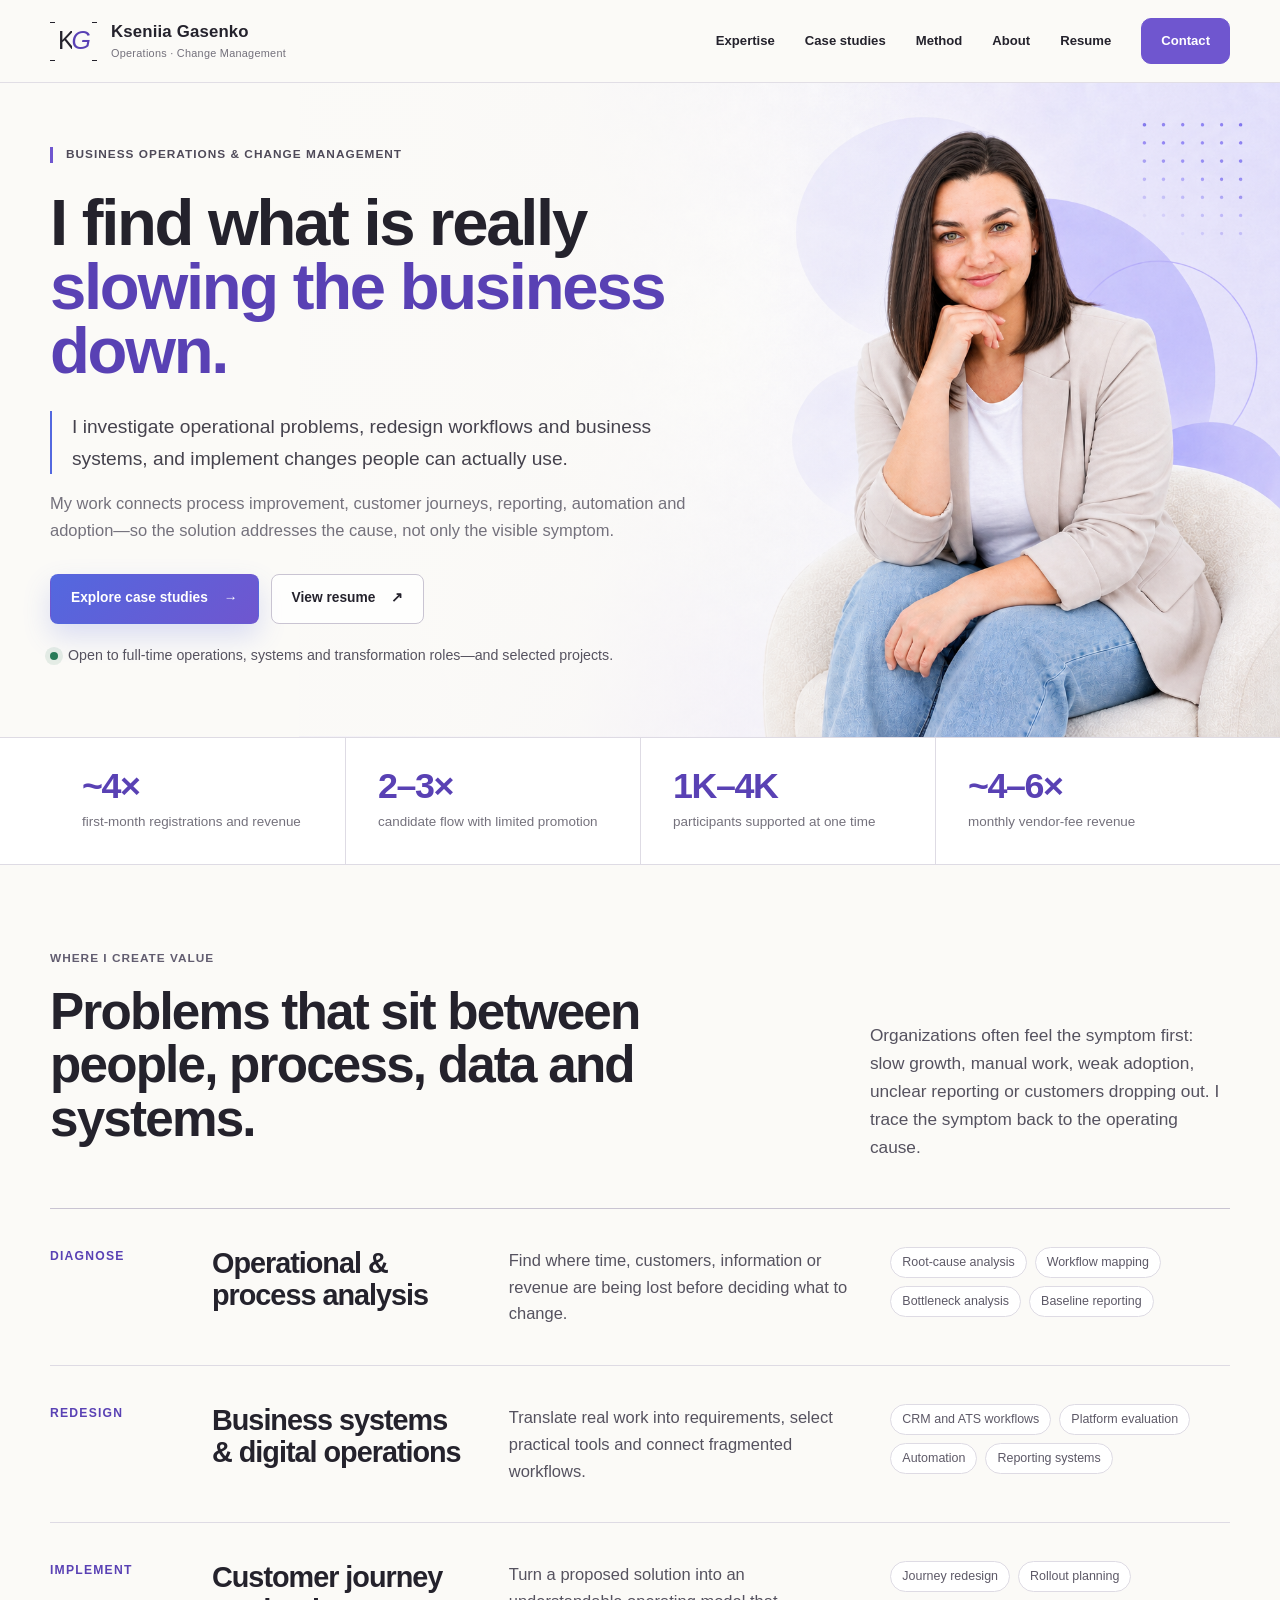
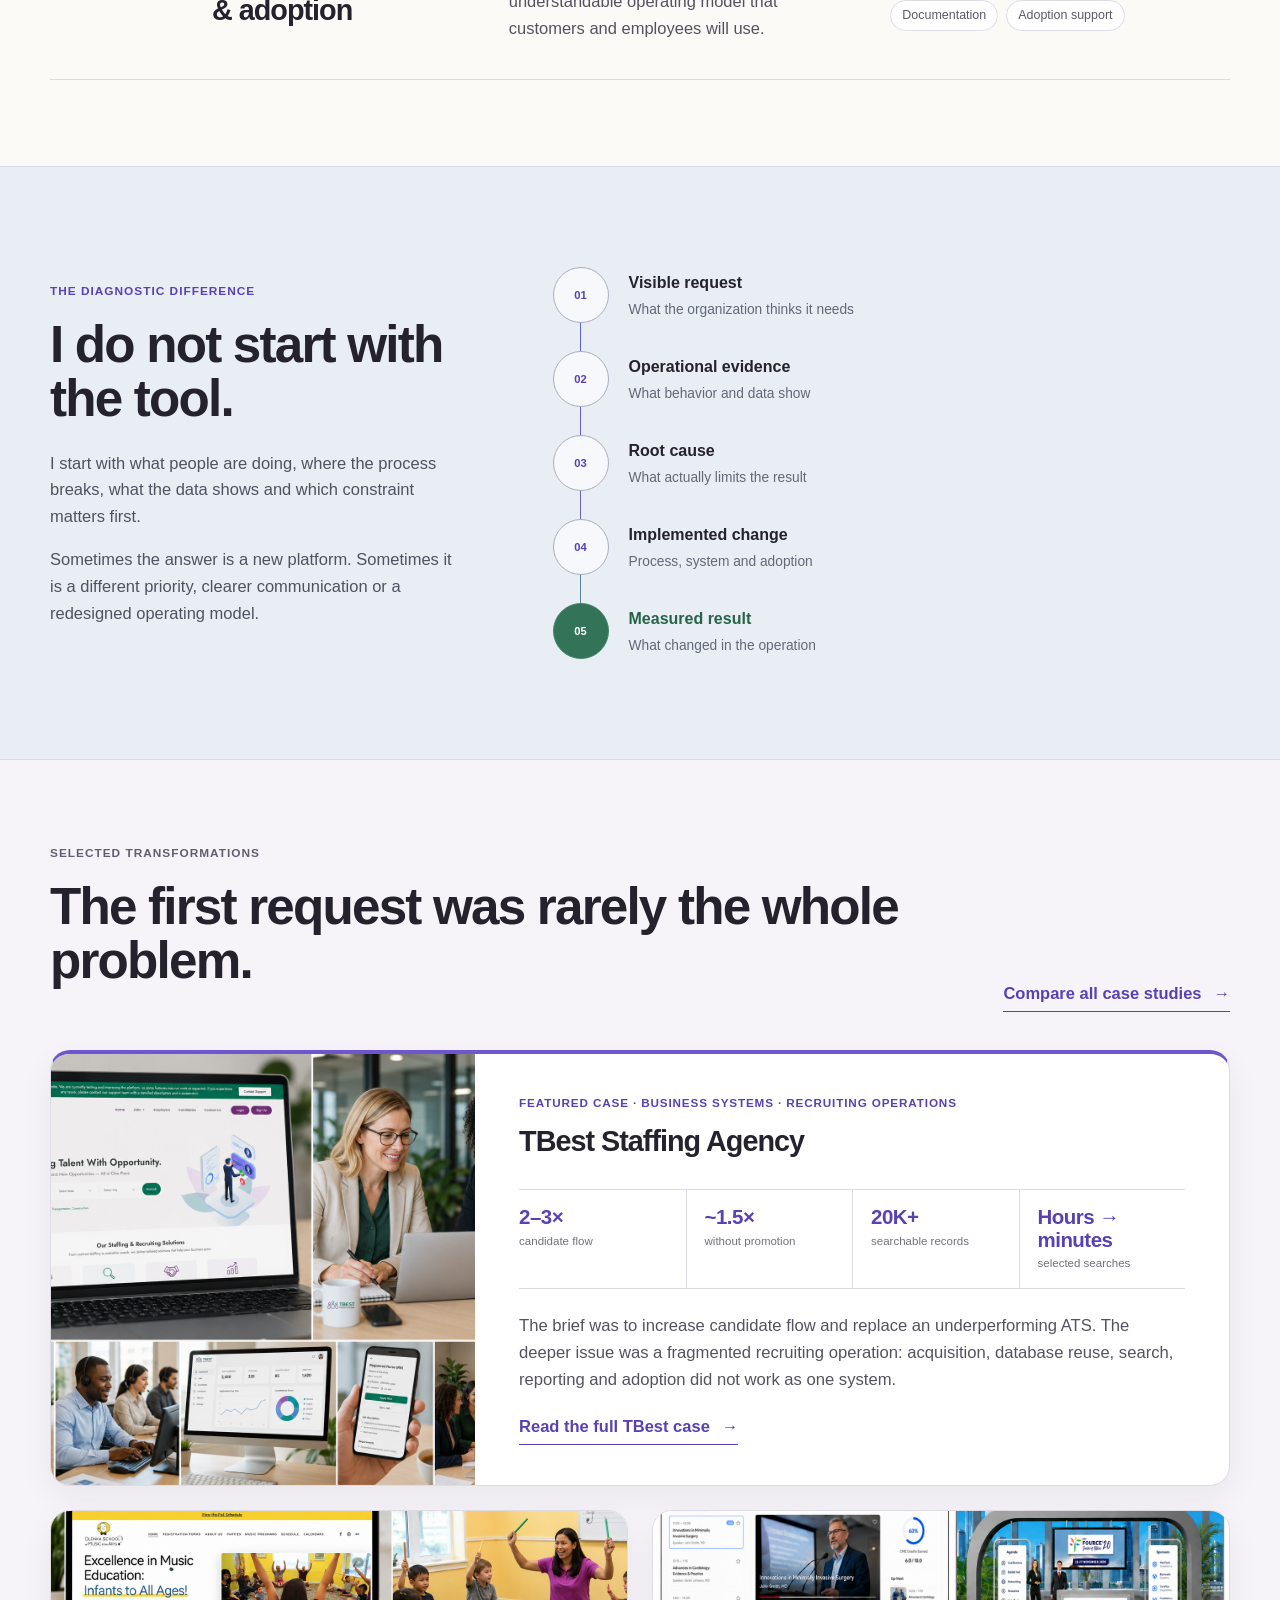
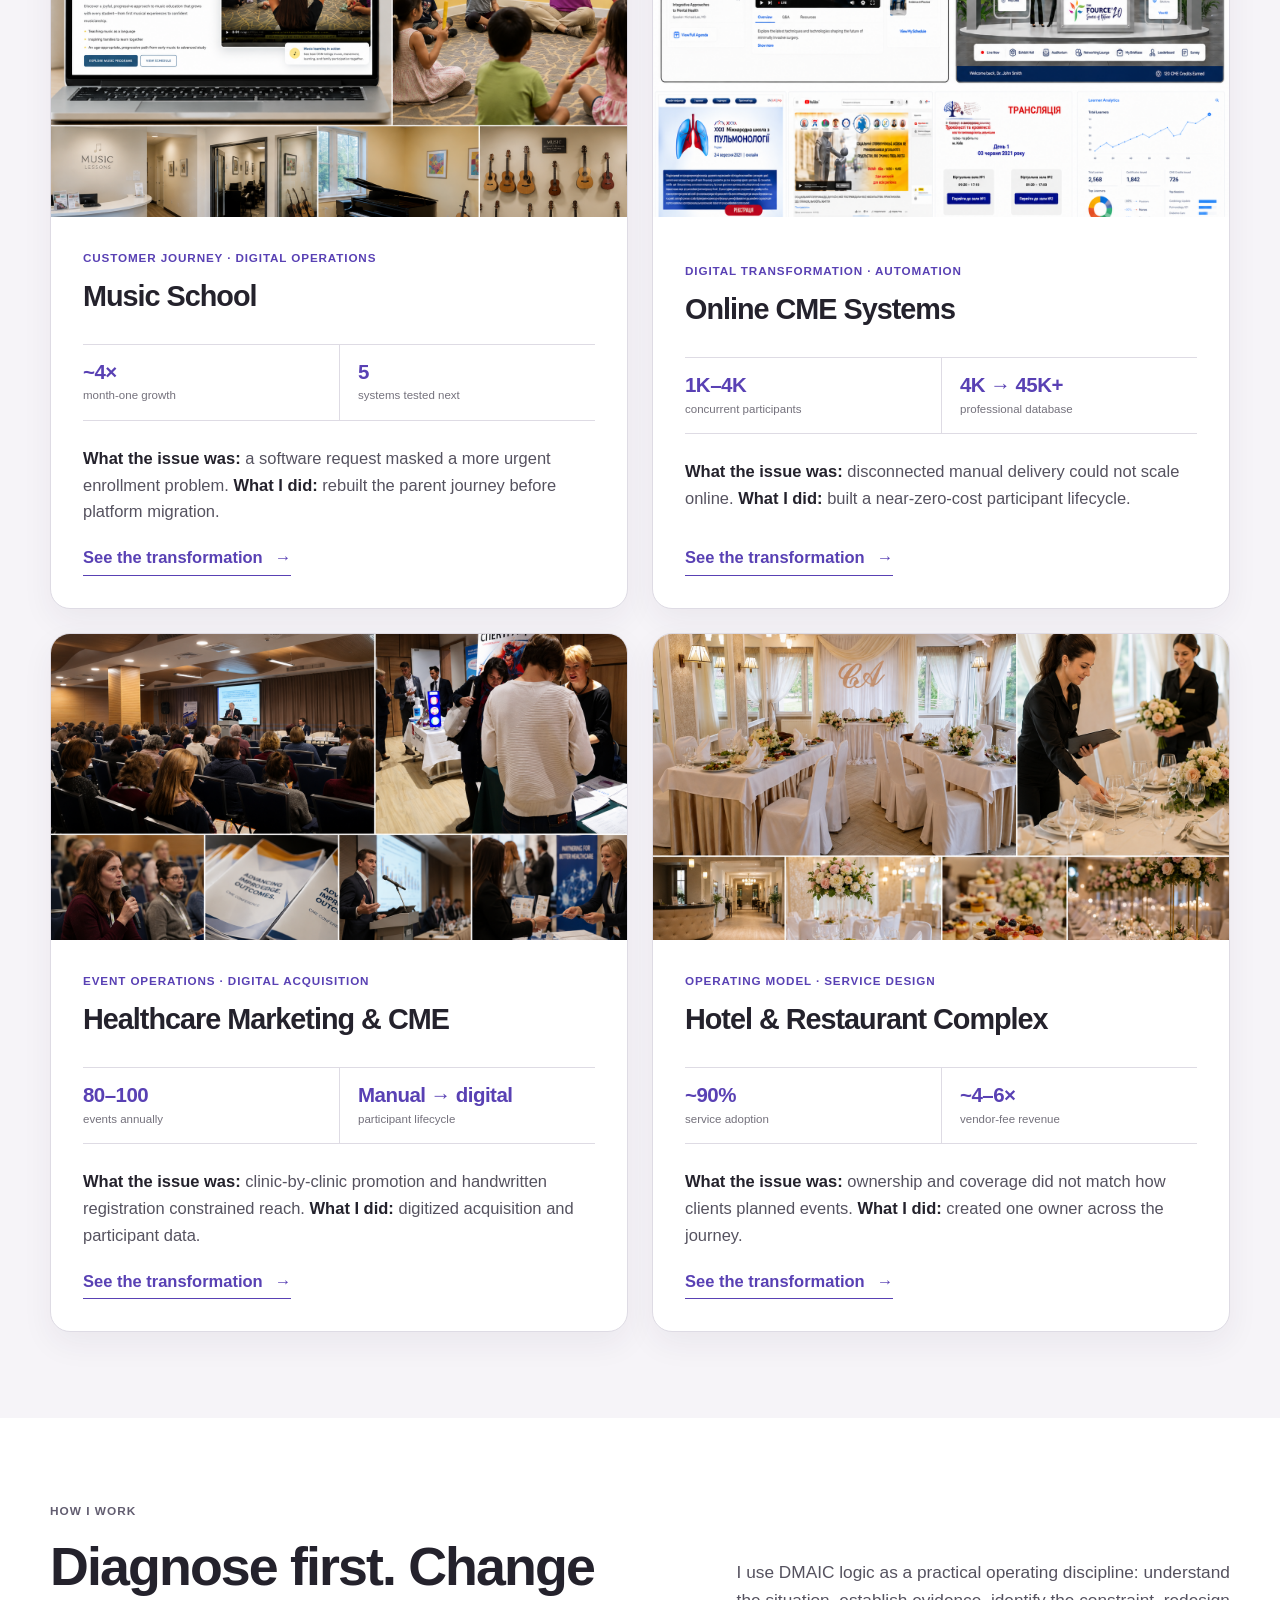
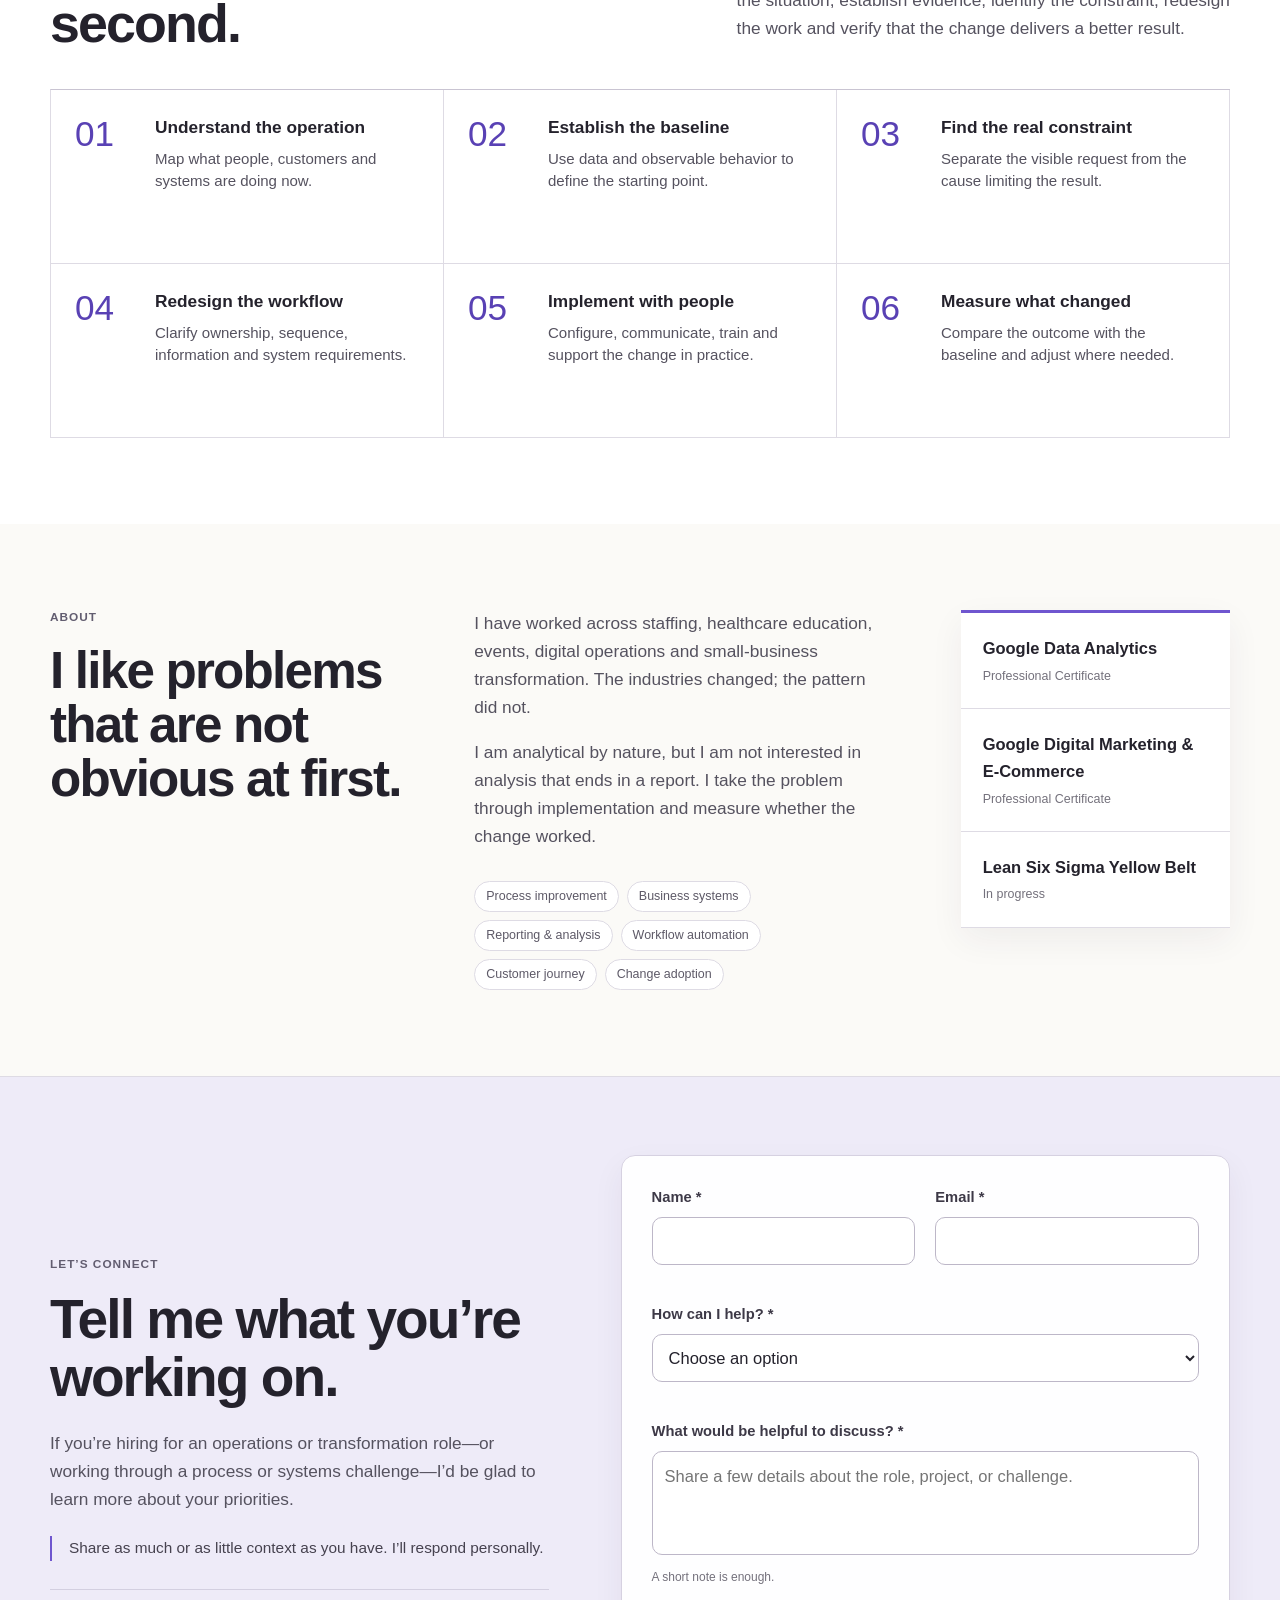
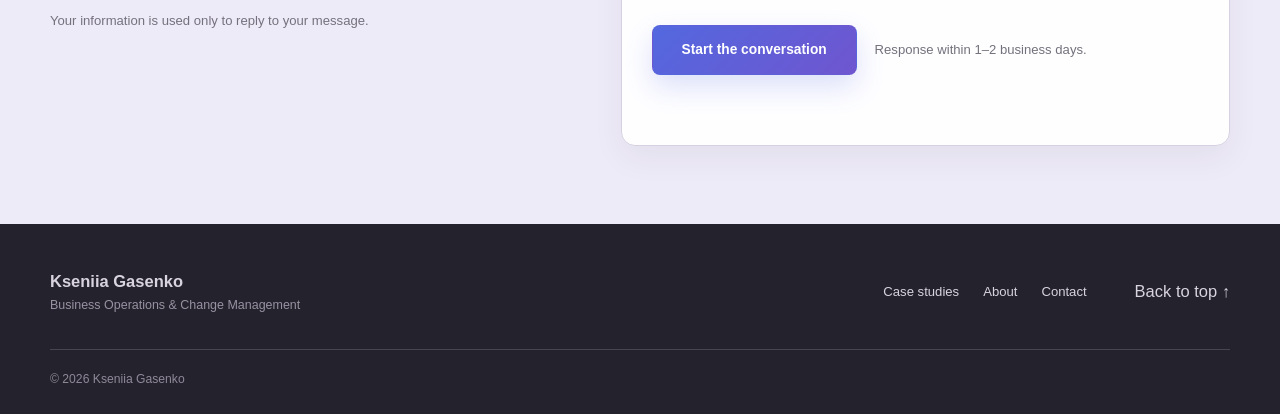
==== commit b84ae16a: "Update index.html" ====
--- a/index.html
+++ b/index.html
@@ -5,41 +5,42 @@
   <meta name="viewport" content="width=device-width, initial-scale=1">
   <meta name="description" content="Kseniia Gasenko investigates operational problems, redesigns business systems and workflows, and implements measurable transformation across operations, customer journeys and digital delivery.">
   <meta name="theme-color" content="#fbfaf7">
-  <meta property="og:title" content="Kseniia Gasenko | Business Operations & Transformation">
+  <meta property="og:title" content="Kseniia Gasenko | Business Operations & Change Management">
   <meta property="og:description" content="Operations, systems and customer-journey transformations built around the real problem—not the first requested tool.">
   <meta property="og:type" content="website">
   <meta property="og:image" content="assets/images/hero/kseniia-photo.png">
   <link rel="canonical" href="https://kgasenko-lab.github.io/kgasenko-portfolio/">
-  <title>Kseniia Gasenko | Business Operations & Transformation</title>
-  <link rel="stylesheet" href="css/style.css">
+  <title>Kseniia Gasenko | Business Operations & Change Management</title>
+  <link rel="stylesheet" href="css/style.css?v=20260823-14">
 </head>
 <body>
   <a class="skip-link" href="#main-content">Skip to main content</a>
   <header class="site-header" data-header>
     <div class="container nav-shell">
       <a class="brand" href="#top" aria-label="Kseniia Gasenko, home">
-        <span class="brand-mark" aria-hidden="true"><span>K</span><i></i><span>G</span></span>
-        <span class="brand-copy"><strong>Kseniia Gasenko</strong><small>Operations · Systems · Transformation</small></span>
+        <span class="brand-mark" aria-hidden="true"><span class="brand-k">K</span><span class="brand-g">G</span></span>
+        <span class="brand-copy"><strong>Kseniia Gasenko</strong><small>Operations · Change Management</small></span>
       </a>
       <nav class="desktop-nav" aria-label="Primary navigation">
         <a href="#expertise">Expertise</a><a href="#case-studies">Case studies</a><a href="#method">Method</a><a href="#about">About</a>
+        <a href="assets/documents/Kseniia_Gasenko_Change_Transformation_Resume.pdf" target="_blank" rel="noopener noreferrer">Resume <span class="sr-only">(opens PDF in a new tab)</span></a>
         <a class="nav-cta" href="#contact">Contact</a>
       </nav>
       <button class="menu-toggle" type="button" aria-expanded="false" aria-controls="mobile-menu" aria-label="Open navigation"><span></span><span></span><span></span></button>
     </div>
     <nav class="mobile-menu" id="mobile-menu" aria-label="Mobile navigation" hidden>
-      <div class="container mobile-menu-inner"><a href="#expertise">Expertise</a><a href="#case-studies">Case studies</a><a href="#method">Method</a><a href="#about">About</a><a href="#contact">Contact</a></div>
+      <div class="container mobile-menu-inner"><a href="#expertise">Expertise</a><a href="#case-studies">Case studies</a><a href="#method">Method</a><a href="#about">About</a><a href="assets/documents/Kseniia_Gasenko_Change_Transformation_Resume.pdf" target="_blank" rel="noopener noreferrer">Resume <span class="sr-only">(opens PDF in a new tab)</span></a><a href="#contact">Contact</a></div>
     </nav>
   </header>
 
   <main id="main-content">
     <section class="hero" id="top">
       <div class="container hero-grid"><div class="hero-copy">
-        <p class="eyebrow"><span aria-hidden="true"></span> Business operations & transformation</p>
+        <p class="eyebrow"><span aria-hidden="true"></span> Business Operations & Change Management</p>
         <h1>I find what is really <em>slowing the business down.</em></h1>
         <p class="hero-lead">I investigate operational problems, redesign workflows and business systems, and implement changes people can actually use.</p>
         <p class="hero-support">My work connects process improvement, customer journeys, reporting, automation and adoption—so the solution addresses the cause, not only the visible symptom.</p>
-        <div class="hero-actions"><a class="button button-primary" href="#case-studies">Explore case studies <span aria-hidden="true">→</span></a><a class="button button-secondary" href="#method">See how I work</a></div>
+        <div class="hero-actions"><a class="button button-primary" href="#case-studies">Explore case studies <span aria-hidden="true">→</span></a><a class="button button-secondary" href="assets/documents/Kseniia_Gasenko_Change_Transformation_Resume.pdf" target="_blank" rel="noopener noreferrer">View resume <span aria-hidden="true">↗</span><span class="sr-only"> Opens PDF in a new tab</span></a></div>
         <p class="availability"><span aria-hidden="true"></span> Open to full-time operations, systems and transformation roles—and selected projects.</p>
       </div></div>
     </section>
@@ -65,31 +66,34 @@
     <section class="section cases-section" id="case-studies"><div class="container">
       <div class="section-heading case-heading"><div><p class="eyebrow">Selected transformations</p><h2>The first request was rarely the whole problem.</h2></div><a class="text-link" href="case-studies.html">Compare all case studies <span aria-hidden="true">→</span></a></div>
       <div class="case-grid">
-        <article class="case-card case-card-featured"><a class="case-image" href="case-studies.html#music-school"><img src="assets/images/projects/music-school.png" alt="Music school website, scheduling and enrollment work" width="1536" height="1024" loading="lazy"></a><div class="case-content"><p class="case-type">Customer journey · Digital operations</p><h3><a href="case-studies.html#music-school">Music School</a></h3><p>Asked to replace school-management software. Diagnosis showed that enrollment and revenue needed attention first.</p><div class="case-metrics"><span><strong>~4×</strong> month-one growth</span><span><strong>5</strong> systems tested next</span></div><a class="text-link" href="case-studies.html#music-school">See the transformation <span aria-hidden="true">→</span></a></div></article>
-        <article class="case-card"><a class="case-image" href="case-studies.html#staffing-agency"><img src="assets/images/projects/staffing-agency.png" alt="Staffing agency systems and recruiting operations" width="1536" height="1024" loading="lazy"></a><div class="case-content"><p class="case-type">Business systems · Process transformation</p><h3><a href="case-studies.html#staffing-agency">Staffing Agency</a></h3><p>Rebuilt candidate acquisition, search, reporting and adoption as one operating ecosystem.</p><div class="case-metrics"><span><strong>2–3×</strong> candidate flow</span><span><strong>20K+</strong> searchable records</span></div><a class="text-link" href="case-studies.html#staffing-agency">See the transformation <span aria-hidden="true">→</span></a></div></article>
-        <article class="case-card"><a class="case-image" href="case-studies.html#online-cme"><img src="assets/images/projects/online-cme.png" alt="Online healthcare education system" width="1536" height="1024" loading="lazy"></a><div class="case-content"><p class="case-type">Digital transformation · Automation</p><h3><a href="case-studies.html#online-cme">Online CME Systems</a></h3><p>Built a near-zero-cost operating system for access, delivery, testing, certification, recordings and reporting.</p><div class="case-metrics"><span><strong>1K–4K</strong> concurrent participants</span><span><strong>4K → 45K+</strong> database</span></div><a class="text-link" href="case-studies.html#online-cme">See the transformation <span aria-hidden="true">→</span></a></div></article>
-        <article class="case-card case-card-wide"><a class="case-image" href="case-studies.html#healthcare-cme"><img src="assets/images/projects/healthcare-cme.png" alt="Healthcare event registration and digital acquisition" width="1536" height="1024" loading="lazy"></a><div class="case-content"><p class="case-type">Event operations · Digital acquisition</p><h3><a href="case-studies.html#healthcare-cme">Healthcare Marketing & CME</a></h3><p>Moved promotion, registration and participant data from clinic-by-clinic manual outreach toward a reusable digital audience.</p><div class="case-metrics"><span><strong>80–100</strong> events annually</span><span><strong>Manual → digital</strong> participant lifecycle</span></div><a class="text-link" href="case-studies.html#healthcare-cme">See the transformation <span aria-hidden="true">→</span></a></div></article>
-        <article class="case-card case-card-wide"><a class="case-image" href="case-studies.html#hotel-complex"><img src="assets/images/projects/hotel-complex.png" alt="Hotel and restaurant event service operation" width="1536" height="1024" loading="lazy"></a><div class="case-content"><p class="case-type">Operating model · Service design</p><h3><a href="case-studies.html#hotel-complex">Hotel & Restaurant Complex</a></h3><p>Redesigned client ownership, coverage and incentives around how customers actually planned events.</p><div class="case-metrics"><span><strong>~90%</strong> service adoption</span><span><strong>~4–6×</strong> vendor-fee revenue</span></div><a class="text-link" href="case-studies.html#hotel-complex">See the transformation <span aria-hidden="true">→</span></a></div></article>
+        <article class="case-card case-card-featured"><a class="case-image" href="case-studies.html#staffing-agency"><img src="assets/images/projects/staffing-agency.png" alt="TBest staffing systems, recruiting workflow and reporting transformation" width="1536" height="1024"></a><div class="case-content"><p class="case-type">Featured case · Business systems · Recruiting operations</p><h3><a href="case-studies.html#staffing-agency">TBest Staffing Agency</a></h3><div class="case-results-line" aria-label="TBest results"><span><strong>2–3×</strong>candidate flow</span><span><strong>~1.5×</strong>without promotion</span><span><strong>20K+</strong>searchable records</span><span><strong>Hours → minutes</strong>selected searches</span></div><p class="case-intro">The brief was to increase candidate flow and replace an underperforming ATS. The deeper issue was a fragmented recruiting operation: acquisition, database reuse, search, reporting and adoption did not work as one system.</p><a class="text-link" href="case-studies.html#staffing-agency">Read the full TBest case <span aria-hidden="true">→</span></a></div></article>
+        <article class="case-card"><a class="case-image" href="case-studies.html#music-school"><img src="assets/images/projects/music-school.png" alt="Music school website, scheduling and enrollment work" width="1536" height="1024" loading="lazy"></a><div class="case-content"><p class="case-type">Customer journey · Digital operations</p><h3><a href="case-studies.html#music-school">Music School</a></h3><div class="case-results-line"><span><strong>~4×</strong>month-one growth</span><span><strong>5</strong>systems tested next</span></div><p><strong>What the issue was:</strong> a software request masked a more urgent enrollment problem. <strong>What I did:</strong> rebuilt the parent journey before platform migration.</p><a class="text-link" href="case-studies.html#music-school">See the transformation <span aria-hidden="true">→</span></a></div></article>
+        <article class="case-card"><a class="case-image" href="case-studies.html#online-cme"><img src="assets/images/projects/online-cme.png" alt="Online healthcare education system" width="1536" height="1024" loading="lazy"></a><div class="case-content"><p class="case-type">Digital transformation · Automation</p><h3><a href="case-studies.html#online-cme">Online CME Systems</a></h3><div class="case-results-line"><span><strong>1K–4K</strong>concurrent participants</span><span><strong>4K → 45K+</strong>professional database</span></div><p><strong>What the issue was:</strong> disconnected manual delivery could not scale online. <strong>What I did:</strong> built a near-zero-cost participant lifecycle.</p><a class="text-link" href="case-studies.html#online-cme">See the transformation <span aria-hidden="true">→</span></a></div></article>
+        <article class="case-card"><a class="case-image" href="case-studies.html#healthcare-cme"><img src="assets/images/projects/healthcare-cme.png" alt="Healthcare event registration and digital acquisition" width="1536" height="1024" loading="lazy"></a><div class="case-content"><p class="case-type">Event operations · Digital acquisition</p><h3><a href="case-studies.html#healthcare-cme">Healthcare Marketing & CME</a></h3><div class="case-results-line"><span><strong>80–100</strong>events annually</span><span><strong>Manual → digital</strong>participant lifecycle</span></div><p><strong>What the issue was:</strong> clinic-by-clinic promotion and handwritten registration constrained reach. <strong>What I did:</strong> digitized acquisition and participant data.</p><a class="text-link" href="case-studies.html#healthcare-cme">See the transformation <span aria-hidden="true">→</span></a></div></article>
+        <article class="case-card"><a class="case-image" href="case-studies.html#hotel-complex"><img src="assets/images/projects/hotel-complex.png" alt="Hotel and restaurant event service operation" width="1536" height="1024" loading="lazy"></a><div class="case-content"><p class="case-type">Operating model · Service design</p><h3><a href="case-studies.html#hotel-complex">Hotel & Restaurant Complex</a></h3><div class="case-results-line"><span><strong>~90%</strong>service adoption</span><span><strong>~4–6×</strong>vendor-fee revenue</span></div><p><strong>What the issue was:</strong> ownership and coverage did not match how clients planned events. <strong>What I did:</strong> created one owner across the journey.</p><a class="text-link" href="case-studies.html#hotel-complex">See the transformation <span aria-hidden="true">→</span></a></div></article>
       </div>
     </div></section>
 
-    <section class="section method-section" id="method"><div class="container"><div class="section-heading split-heading"><div><p class="eyebrow">How I work</p><h2>Diagnose first. Change second.</h2></div><p>The work follows DMAIC logic without forcing every project into textbook language. The business question stays visible at every step.</p></div><ol class="method-list"><li><span>01</span><strong>Understand</strong><p>What is happening now?</p></li><li><span>02</span><strong>Measure</strong><p>What does the baseline show?</p></li><li><span>03</span><strong>Find the cause</strong><p>Why is it happening?</p></li><li><span>04</span><strong>Redesign</strong><p>What needs to change?</p></li><li><span>05</span><strong>Implement</strong><p>How will people use it?</p></li><li><span>06</span><strong>Measure again</strong><p>Did it actually work?</p></li></ol></div></section>
+    <section class="section method-section" id="method"><div class="container"><div class="section-heading split-heading"><div><p class="eyebrow">How I work</p><h2>Diagnose first. Change second.</h2></div><p>I use DMAIC logic as a practical operating discipline: understand the situation, establish evidence, identify the constraint, redesign the work and verify that the change delivers a better result.</p></div><ol class="method-list"><li><span>01</span><div><strong>Understand the operation</strong><p>Map what people, customers and systems are doing now.</p></div></li><li><span>02</span><div><strong>Establish the baseline</strong><p>Use data and observable behavior to define the starting point.</p></div></li><li><span>03</span><div><strong>Find the real constraint</strong><p>Separate the visible request from the cause limiting the result.</p></div></li><li><span>04</span><div><strong>Redesign the workflow</strong><p>Clarify ownership, sequence, information and system requirements.</p></div></li><li><span>05</span><div><strong>Implement with people</strong><p>Configure, communicate, train and support the change in practice.</p></div></li><li><span>06</span><div><strong>Measure what changed</strong><p>Compare the outcome with the baseline and adjust where needed.</p></div></li></ol></div></section>
 
-    <section class="section about-section" id="about"><div class="container about-grid"><div><p class="eyebrow">About</p><h2>I like problems that are not obvious at first.</h2></div><div class="about-copy"><p>I have worked across staffing, healthcare education, events, digital operations and small-business transformation. The industries changed; the pattern did not.</p><p>I am analytical by nature, but I am not interested in analysis that ends in a report. I take the problem through implementation and measure whether the change worked.</p><div class="skill-tags"><span>Process improvement</span><span>Business systems</span><span>Reporting & analysis</span><span>Workflow automation</span><span>Customer journey</span><span>Change adoption</span></div></div><aside class="credential-panel" aria-label="Credentials"><div><strong>Google Data Analytics</strong><span>Professional Certificate</span></div><div><strong>Google Digital Marketing & E-Commerce</strong><span>Professional Certificate</span></div></aside></div></section>
+    <section class="section about-section" id="about"><div class="container about-grid"><div><p class="eyebrow">About</p><h2>I like problems that are not obvious at first.</h2></div><div class="about-copy"><p>I have worked across staffing, healthcare education, events, digital operations and small-business transformation. The industries changed; the pattern did not.</p><p>I am analytical by nature, but I am not interested in analysis that ends in a report. I take the problem through implementation and measure whether the change worked.</p><div class="skill-tags"><span>Process improvement</span><span>Business systems</span><span>Reporting & analysis</span><span>Workflow automation</span><span>Customer journey</span><span>Change adoption</span></div></div><aside class="credential-panel" aria-label="Credentials"><div><strong>Google Data Analytics</strong><span>Professional Certificate</span></div><div><strong>Google Digital Marketing & E-Commerce</strong><span>Professional Certificate</span></div><div><strong>Lean Six Sigma Yellow Belt</strong><span>In progress</span></div></aside></div></section>
 
     <section class="section contact-section" id="contact"><div class="container contact-grid">
-      <div class="contact-copy"><p class="eyebrow">Start a conversation</p><h2>What are you trying to change?</h2><p>For a full-time opportunity or a transformation project, tell me what is happening and what result matters.</p><p class="privacy-note">Your information is used only to respond to this inquiry.</p></div>
-      <form class="contact-form" id="contact-form" action="" method="post" novalidate data-form-endpoint="">
+      <div class="contact-copy"><p class="eyebrow">Let’s connect</p><h2>Tell me what you’re working on.</h2><p>If you’re hiring for an operations or transformation role—or working through a process or systems challenge—I’d be glad to learn more about your priorities.</p><p class="contact-invitation">Share as much or as little context as you have. I’ll respond personally.</p><p class="privacy-note">Your information is used only to reply to your message.</p></div>
+      <form class="contact-form" id="contact-form" action="https://formsubmit.co/kgasenko@gmail.com" method="post" novalidate data-form-endpoint="https://formsubmit.co/ajax/kgasenko@gmail.com">
+        <input type="hidden" name="_subject" value="New inquiry from the Kseniia Gasenko portfolio">
+        <input type="hidden" name="_template" value="table">
+        <input type="hidden" name="_captcha" value="true">
         <div class="form-summary" id="form-summary" role="alert" tabindex="-1" hidden></div>
-        <div class="form-row"><div class="form-field"><label for="name">Name <span aria-hidden="true">*</span></label><input id="name" name="name" type="text" autocomplete="name" required aria-describedby="name-error"><p class="field-error" id="name-error"></p></div><div class="form-field"><label for="email">Email <span aria-hidden="true">*</span></label><input id="email" name="email" type="email" autocomplete="email" inputmode="email" required aria-describedby="email-error"><p class="field-error" id="email-error"></p></div></div>
-        <div class="form-row"><div class="form-field"><label for="company">Company <span>Optional</span></label><input id="company" name="company" type="text" autocomplete="organization"></div><div class="form-field"><label for="inquiry-type">What brings you here? <span aria-hidden="true">*</span></label><select id="inquiry-type" name="inquiry_type" required aria-describedby="inquiry-type-error"><option value="">Select one</option><option>Full-time opportunity</option><option>Business transformation project</option><option>Process or systems problem</option><option>Digital operations</option><option>Something else</option></select><p class="field-error" id="inquiry-type-error"></p></div></div>
-        <div class="form-field"><label for="message">What is happening, and what result are you trying to reach? <span aria-hidden="true">*</span></label><textarea class="resize-none" id="message" name="message" rows="7" minlength="20" required aria-describedby="message-hint message-error" placeholder="Briefly describe the opportunity, problem or project."></textarea><p class="field-hint" id="message-hint">Please include enough context for a useful response.</p><p class="field-error" id="message-error"></p></div>
-        <input type="text" name="website" class="honeypot" tabindex="-1" autocomplete="off" aria-hidden="true">
-        <div class="form-submit-row"><button class="button button-primary form-submit" type="submit"><span class="submit-label">Send inquiry</span><span class="submit-spinner" aria-hidden="true"></span></button><p>I typically respond within 1–2 business days.</p></div><p class="form-status" id="form-status" role="status" aria-live="polite"></p>
+        <div class="form-row"><div class="form-field"><label for="name">Name <span aria-hidden="true">*</span></label><input id="name" name="name" type="text" autocomplete="name" maxlength="80" required aria-describedby="name-error"><p class="field-error" id="name-error"></p></div><div class="form-field"><label for="email">Email <span aria-hidden="true">*</span></label><input id="email" name="email" type="email" autocomplete="email" inputmode="email" maxlength="120" required aria-describedby="email-error"><p class="field-error" id="email-error"></p></div></div>
+        <div class="form-field"><label for="inquiry-type">How can I help? <span aria-hidden="true">*</span></label><select id="inquiry-type" name="inquiry_type" required aria-describedby="inquiry-type-error"><option value="">Choose an option</option><option>Discuss a full-time role</option><option>Discuss a transformation project</option><option>Improve a process or system</option><option>Strengthen digital operations</option><option>Start with a general conversation</option></select><p class="field-error" id="inquiry-type-error"></p></div>
+        <div class="form-field"><label for="message">What would be helpful to discuss? <span aria-hidden="true">*</span></label><textarea class="resize-none" id="message" name="message" rows="3" minlength="12" maxlength="1200" required aria-describedby="message-hint message-error" placeholder="Share a few details about the role, project, or challenge."></textarea><p class="field-hint" id="message-hint">A short note is enough.</p><p class="field-error" id="message-error"></p></div>
+        <input type="text" name="_honey" class="honeypot" tabindex="-1" autocomplete="off" aria-hidden="true">
+        <div class="form-submit-row"><button class="button button-primary form-submit" type="submit"><span class="submit-label">Start the conversation</span><span class="submit-spinner" aria-hidden="true"></span></button><p>Response within 1–2 business days.</p></div><p class="form-status" id="form-status" role="status" aria-live="polite"></p>
       </form>
     </div></section>
   </main>
-  <footer class="site-footer"><div class="container footer-grid"><div><strong>Kseniia Gasenko</strong><span>Business Operations & Transformation</span></div><nav aria-label="Footer navigation"><a href="#case-studies">Case studies</a><a href="#about">About</a><a href="#contact">Contact</a></nav><a href="#top">Back to top ↑</a></div><div class="container footer-bottom">© <span id="year">2026</span> Kseniia Gasenko</div></footer>
-  <script src="js/main.js"></script>
+  <footer class="site-footer"><div class="container footer-grid"><div><strong>Kseniia Gasenko</strong><span>Business Operations & Change Management</span></div><nav aria-label="Footer navigation"><a href="#case-studies">Case studies</a><a href="#about">About</a><a href="#contact">Contact</a></nav><a href="#top">Back to top ↑</a></div><div class="container footer-bottom">© <span id="year">2026</span> Kseniia Gasenko</div></footer>
+  <script src="js/main.js?v=20260823-8"></script>
 </body>
 </html>
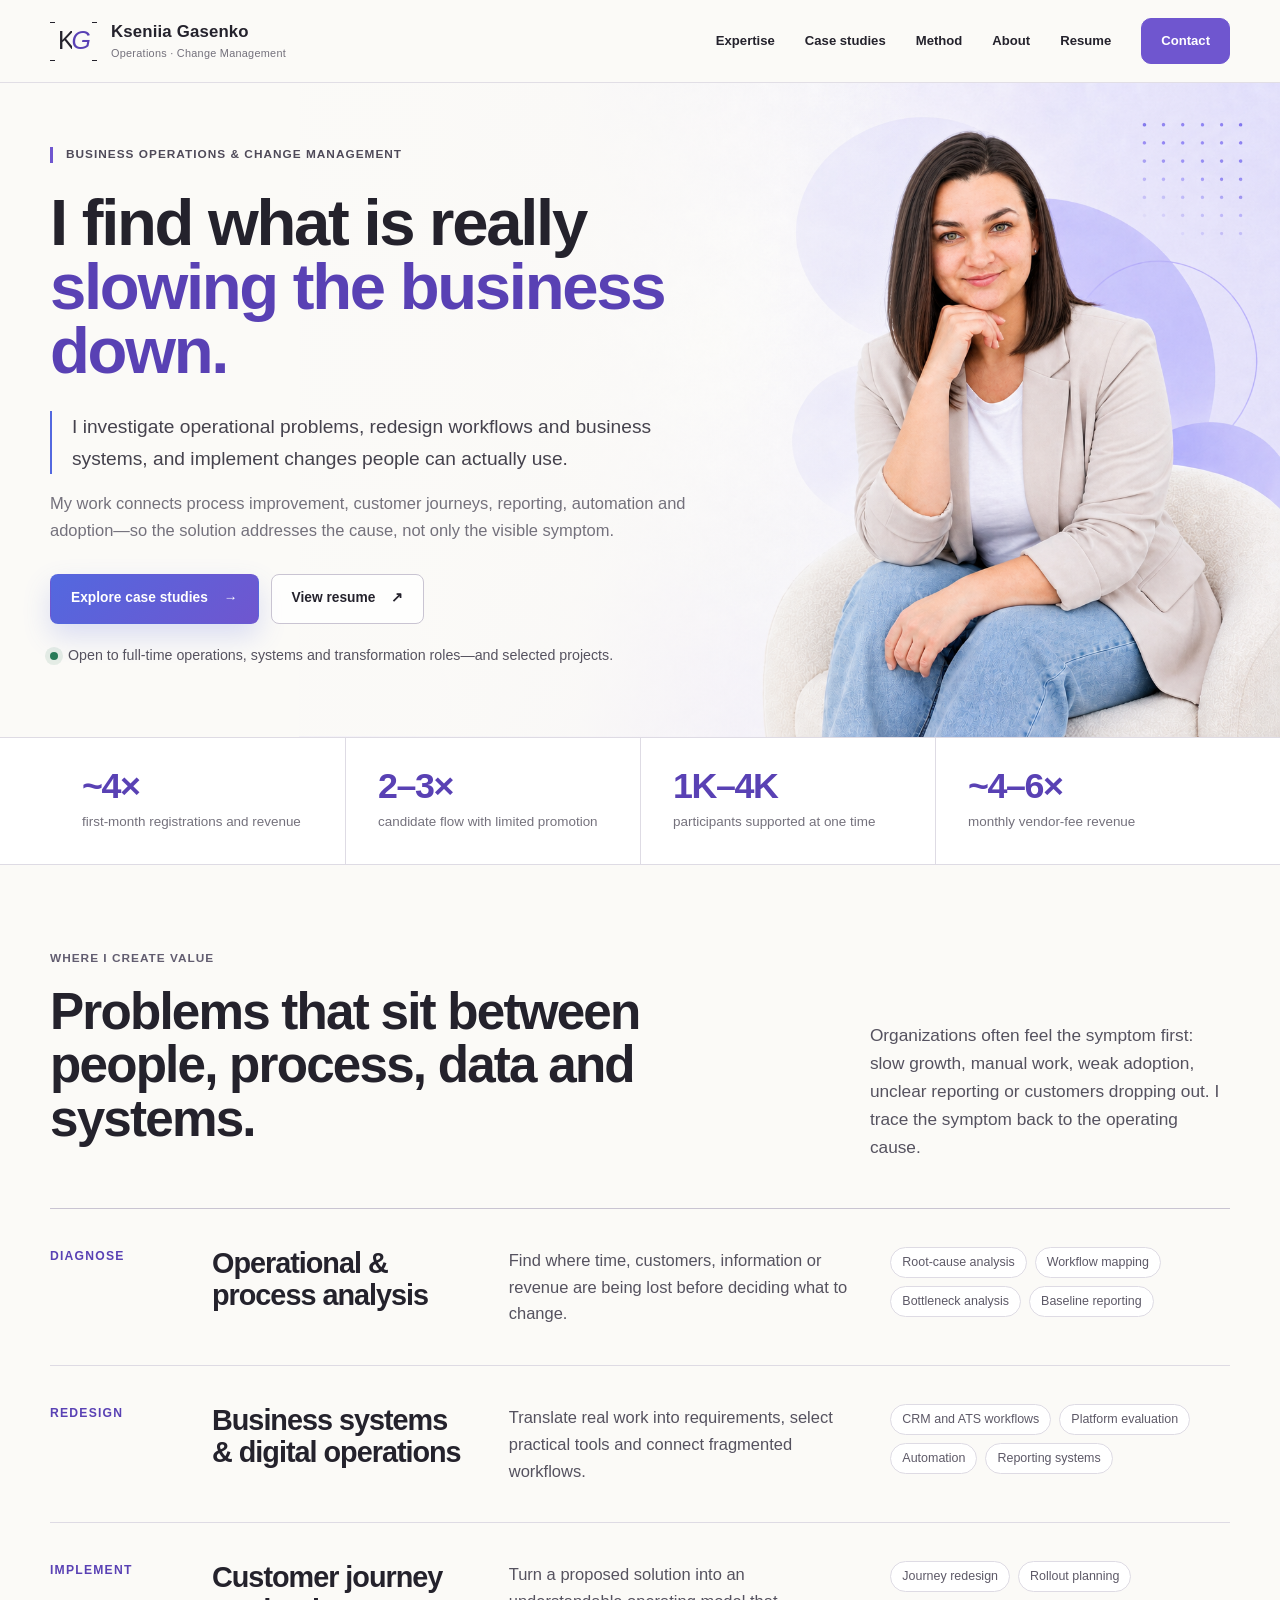
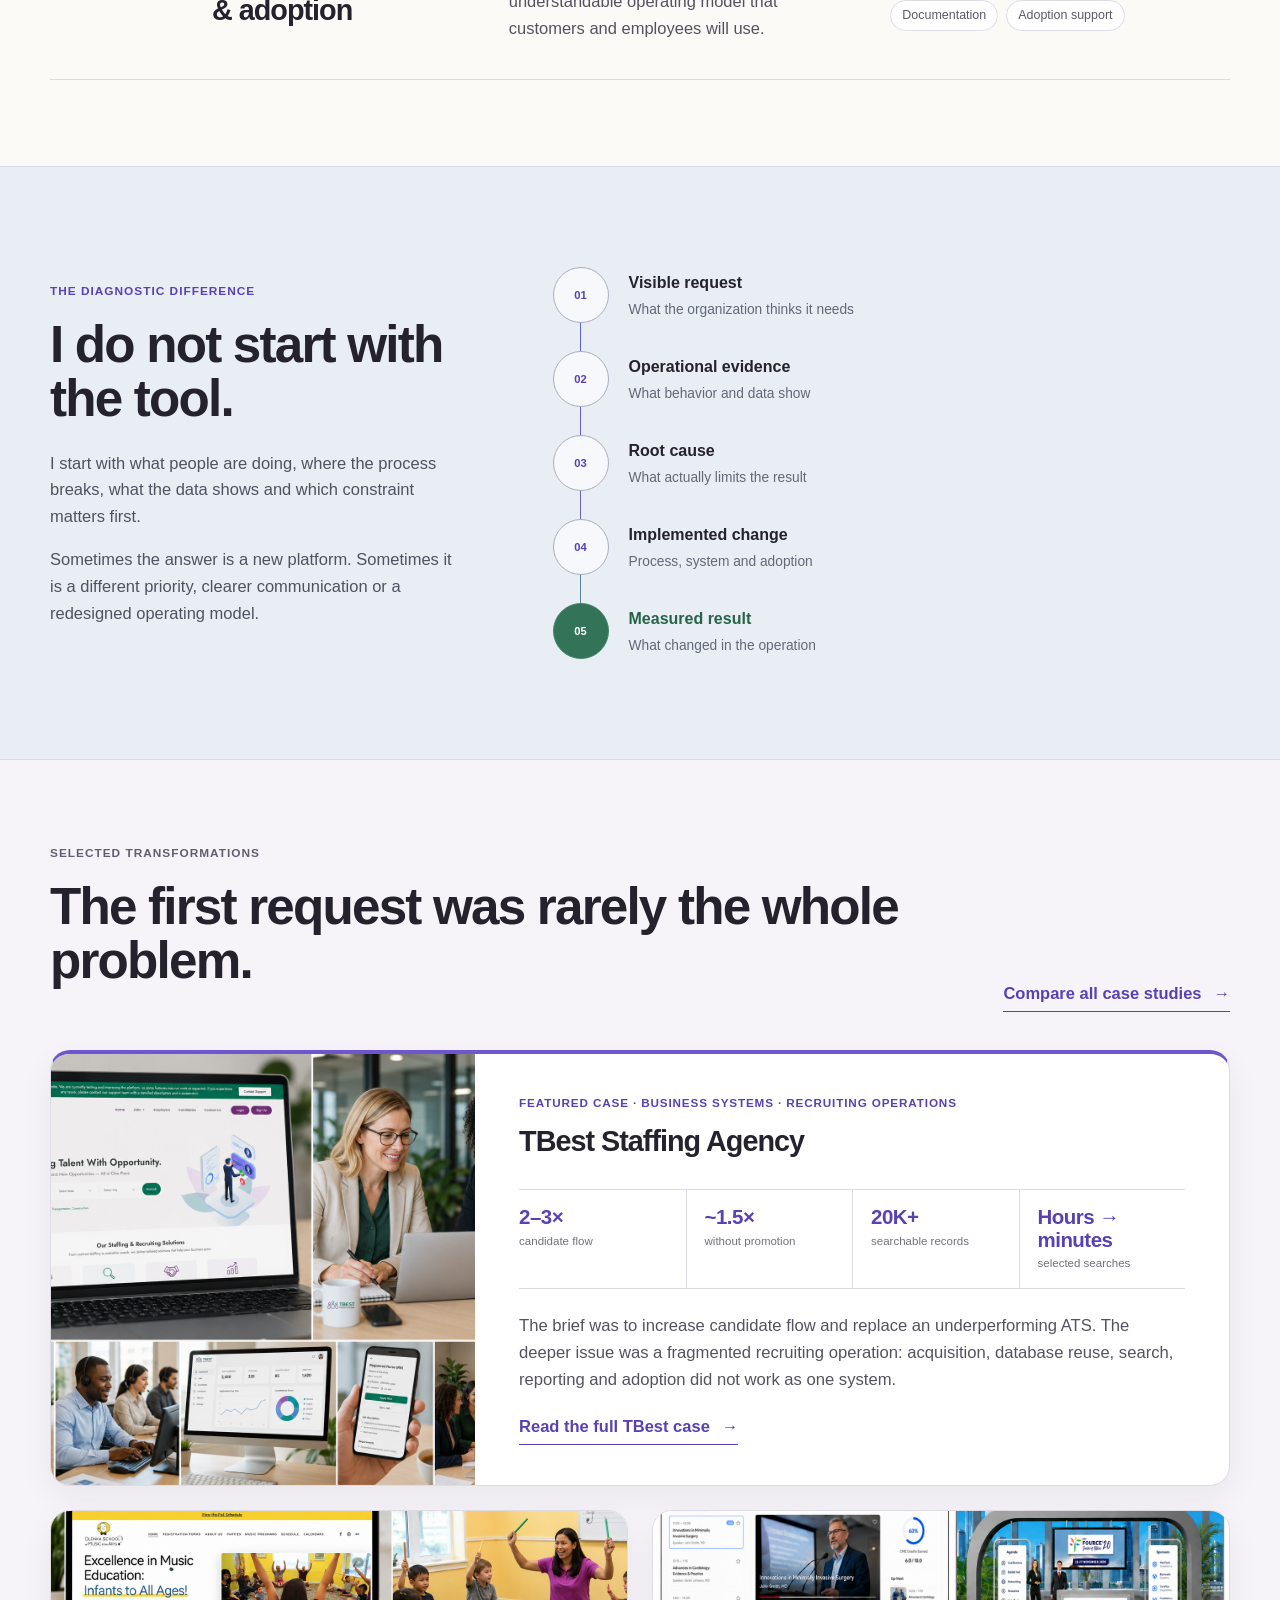
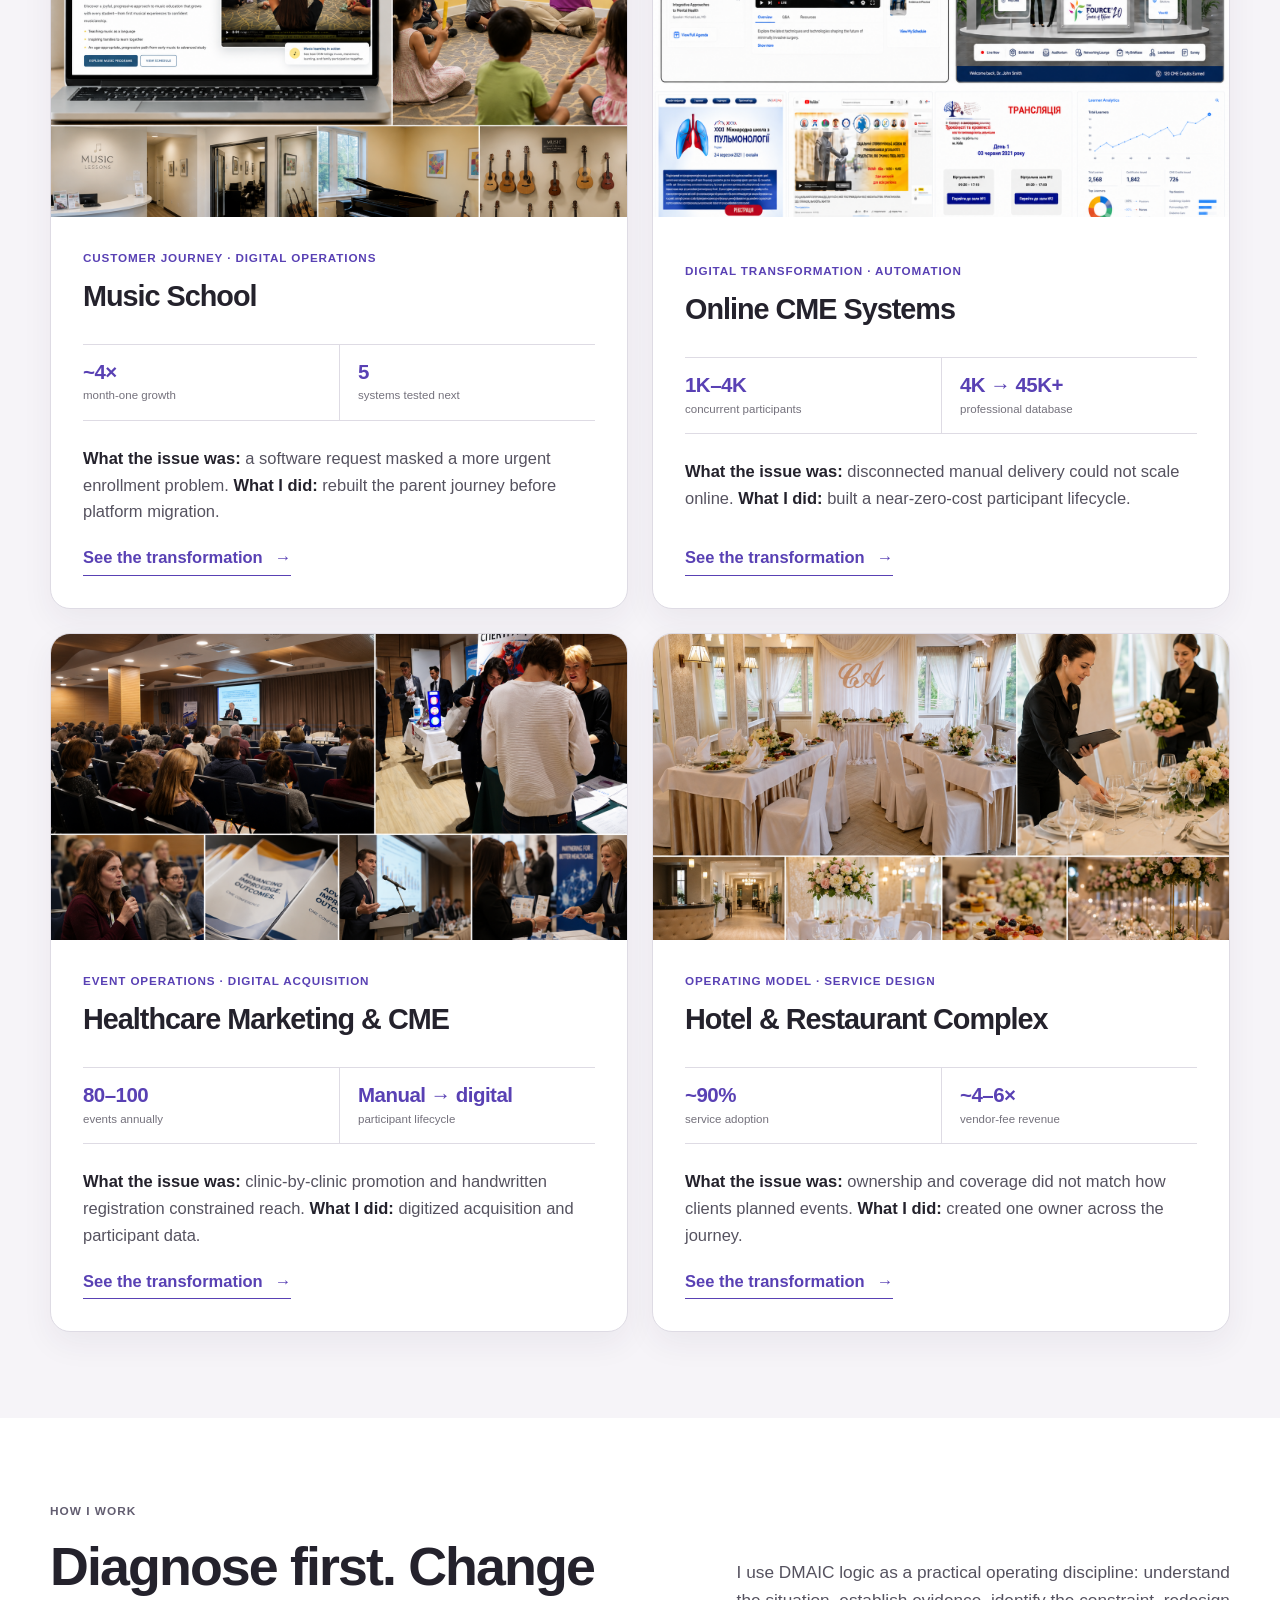
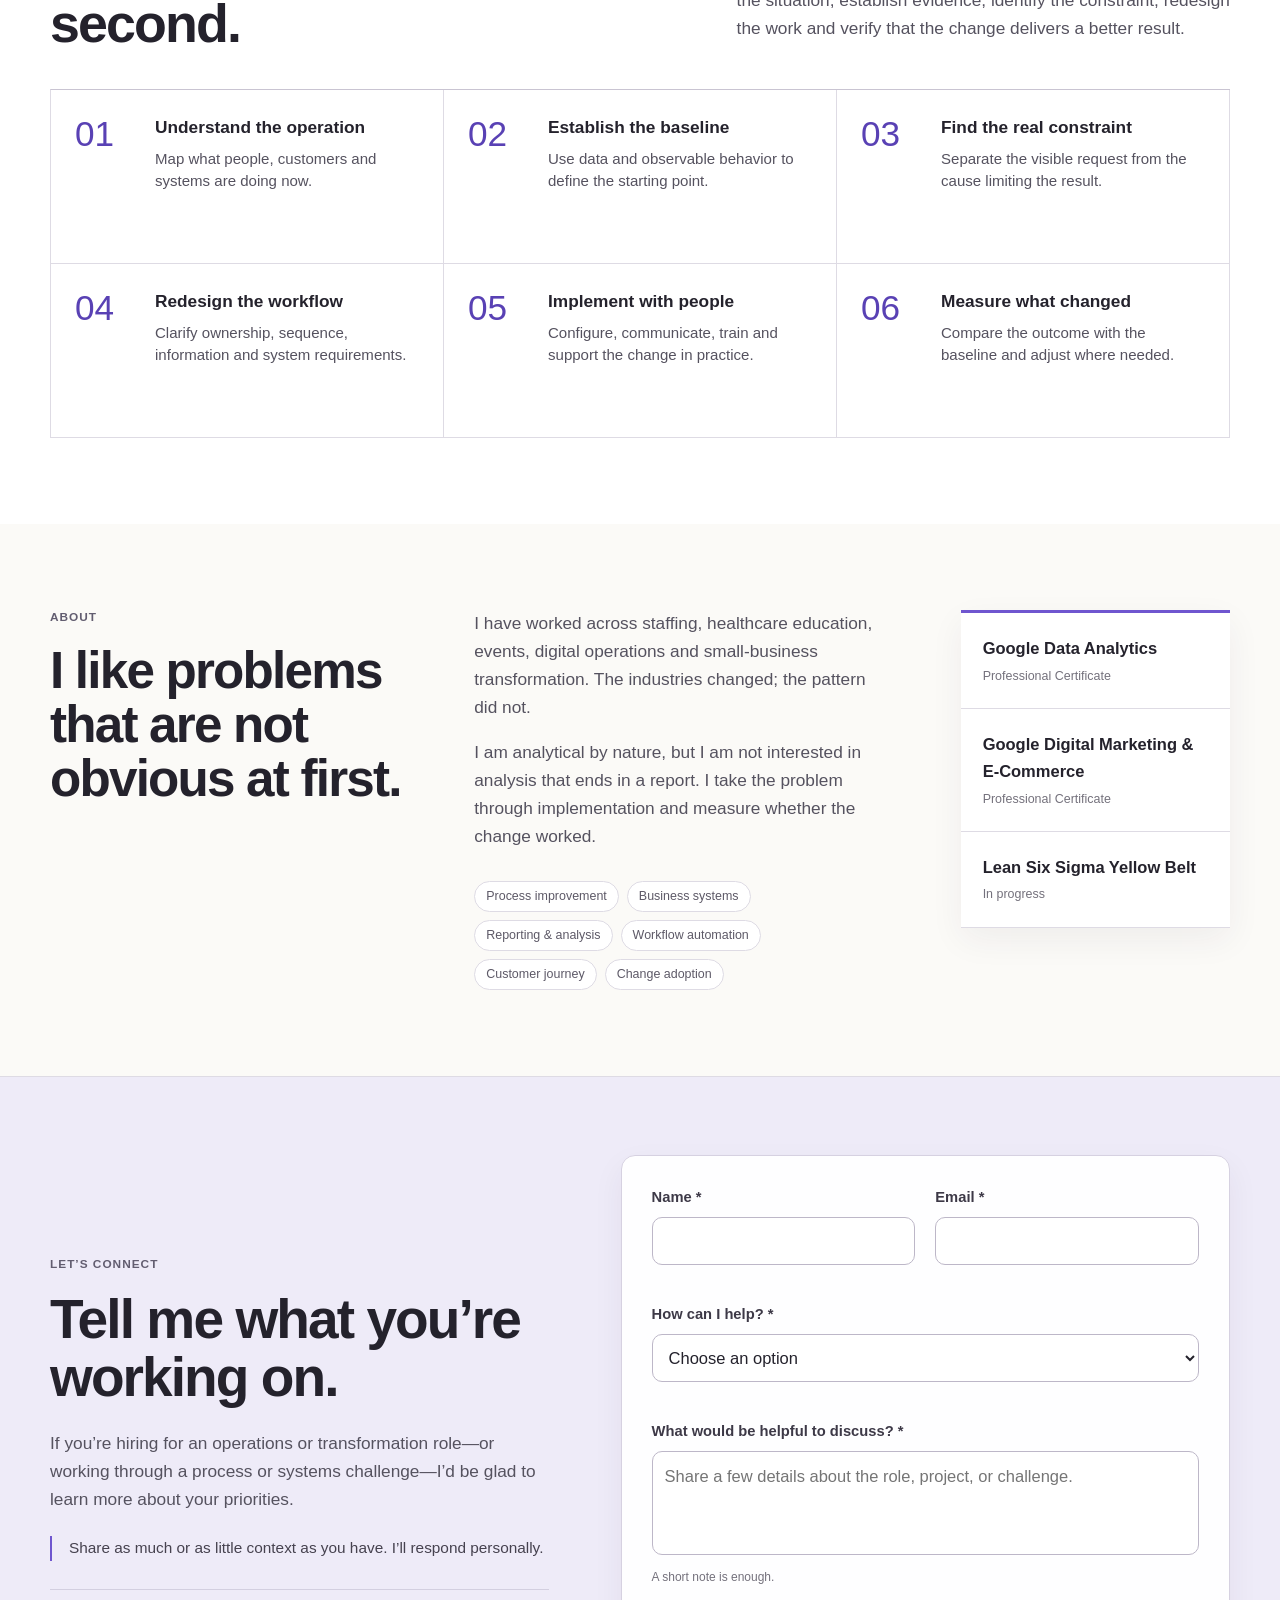
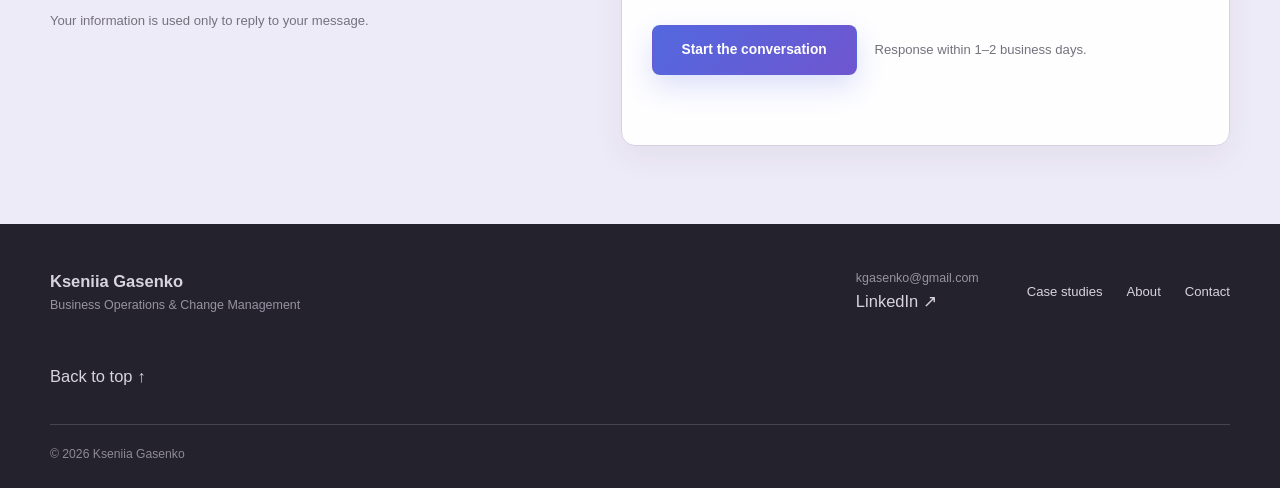
==== commit 639d27a1: "Update index.html" ====
--- a/index.html
+++ b/index.html
@@ -11,7 +11,7 @@
   <meta property="og:image" content="assets/images/hero/kseniia-photo.png">
   <link rel="canonical" href="https://kgasenko-lab.github.io/kgasenko-portfolio/">
   <title>Kseniia Gasenko | Business Operations & Change Management</title>
-  <link rel="stylesheet" href="css/style.css?v=20260823-14">
+  <link rel="stylesheet" href="css/style.css?v=20260823-15">
 </head>
 <body>
   <a class="skip-link" href="#main-content">Skip to main content</a>
@@ -93,7 +93,7 @@
       </form>
     </div></section>
   </main>
-  <footer class="site-footer"><div class="container footer-grid"><div><strong>Kseniia Gasenko</strong><span>Business Operations & Change Management</span></div><nav aria-label="Footer navigation"><a href="#case-studies">Case studies</a><a href="#about">About</a><a href="#contact">Contact</a></nav><a href="#top">Back to top ↑</a></div><div class="container footer-bottom">© <span id="year">2026</span> Kseniia Gasenko</div></footer>
+  <footer class="site-footer"><div class="container footer-grid"><div><strong>Kseniia Gasenko</strong><span>Business Operations & Change Management</span></div><div class="footer-contact" aria-label="Direct contact"><span class="footer-email" aria-label="Email: kgasenko at gmail dot com">kgasenko<span aria-hidden="true">@</span><span class="sr-only"> at </span>gmail.com</span><a href="https://www.linkedin.com/in/xenia-gasenko" target="_blank" rel="noopener noreferrer">LinkedIn ↗<span class="sr-only"> (opens in a new tab)</span></a></div><nav aria-label="Footer navigation"><a href="#case-studies">Case studies</a><a href="#about">About</a><a href="#contact">Contact</a></nav><a href="#top">Back to top ↑</a></div><div class="container footer-bottom">© <span id="year">2026</span> Kseniia Gasenko</div></footer>
   <script src="js/main.js?v=20260823-8"></script>
 </body>
 </html>
